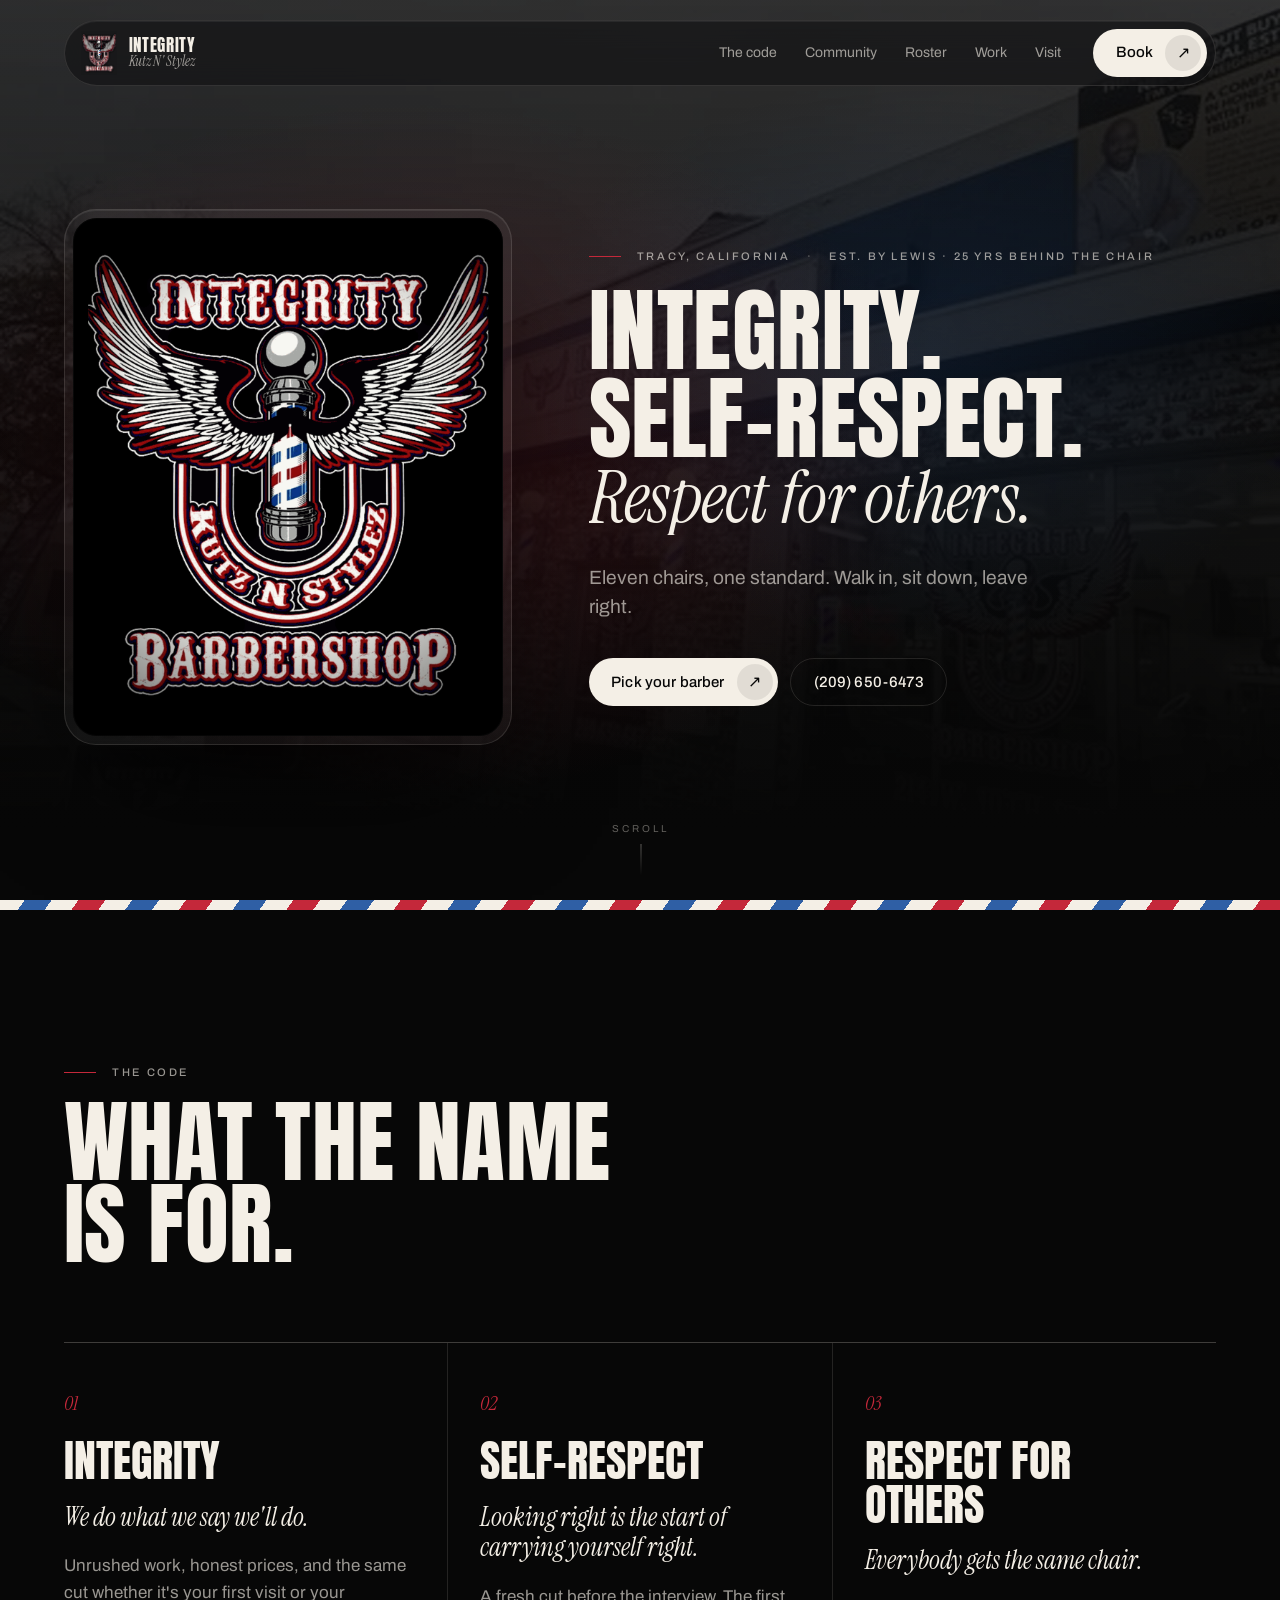
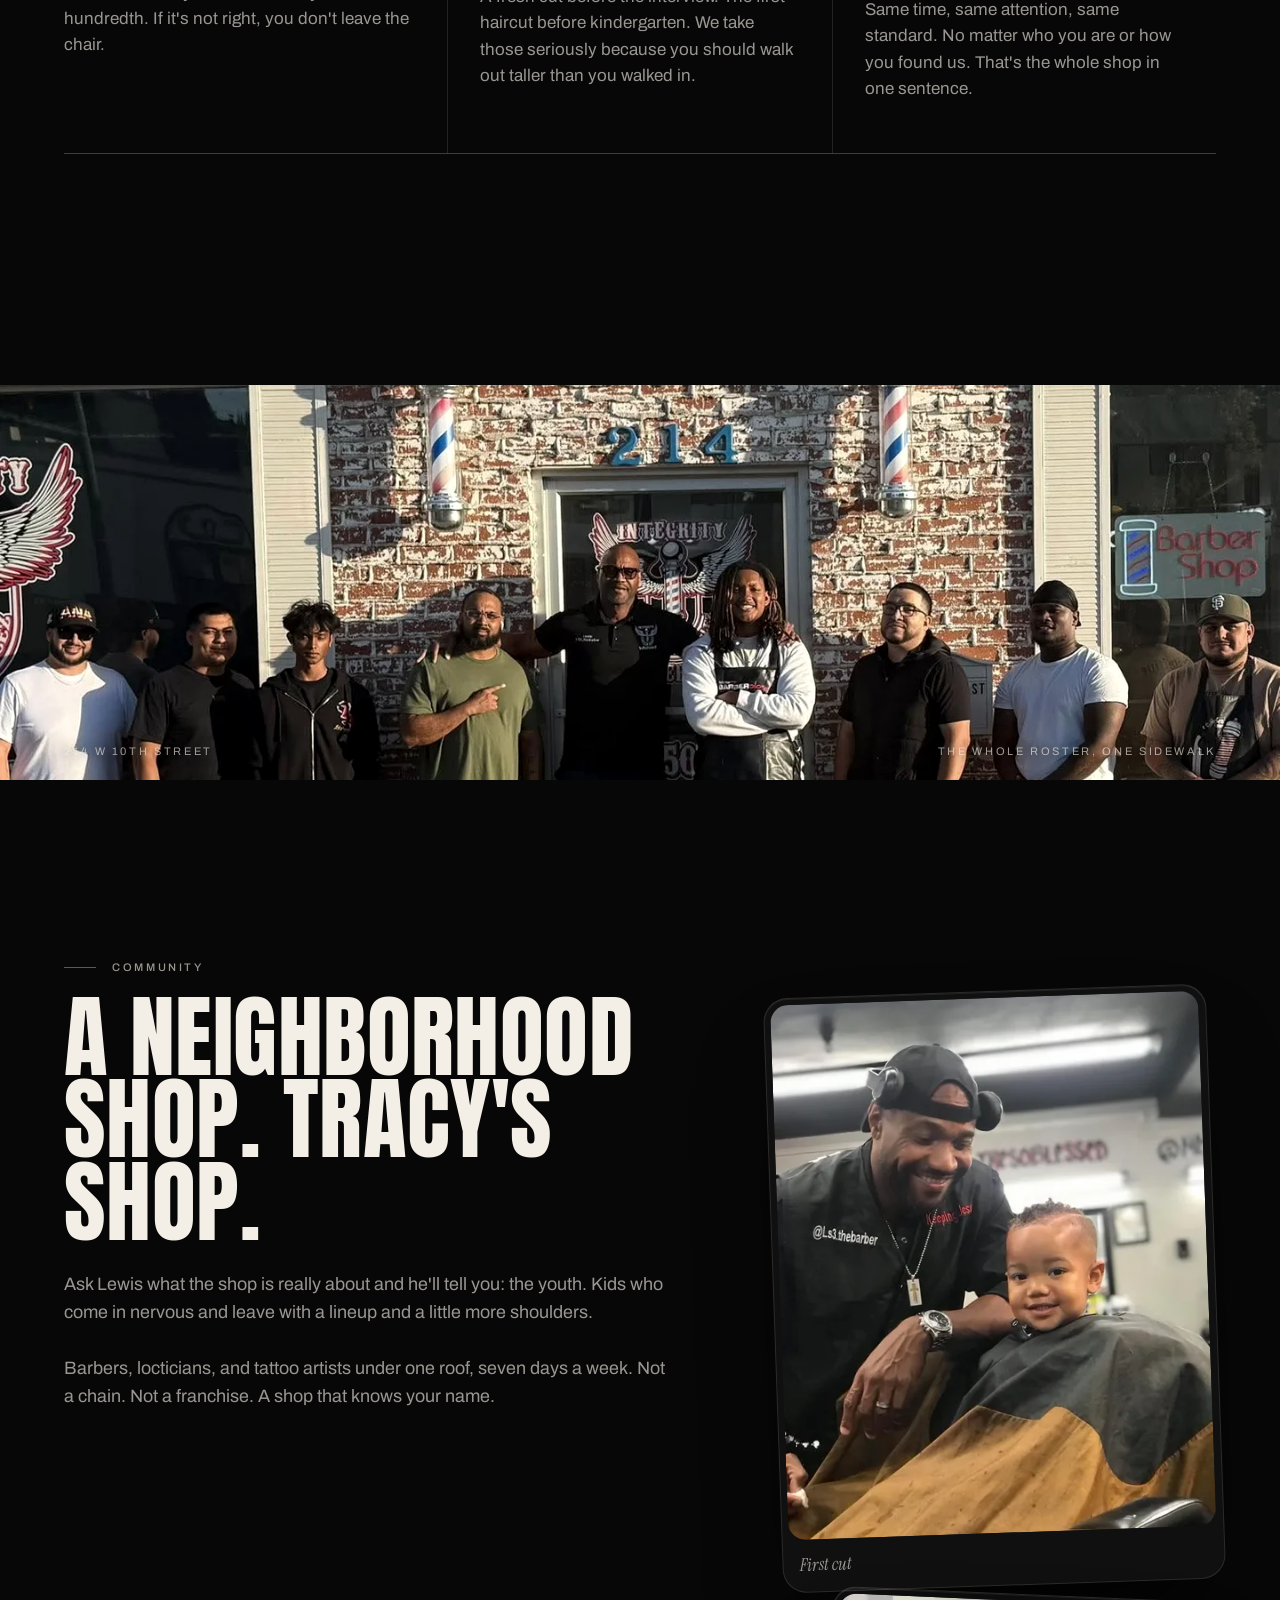
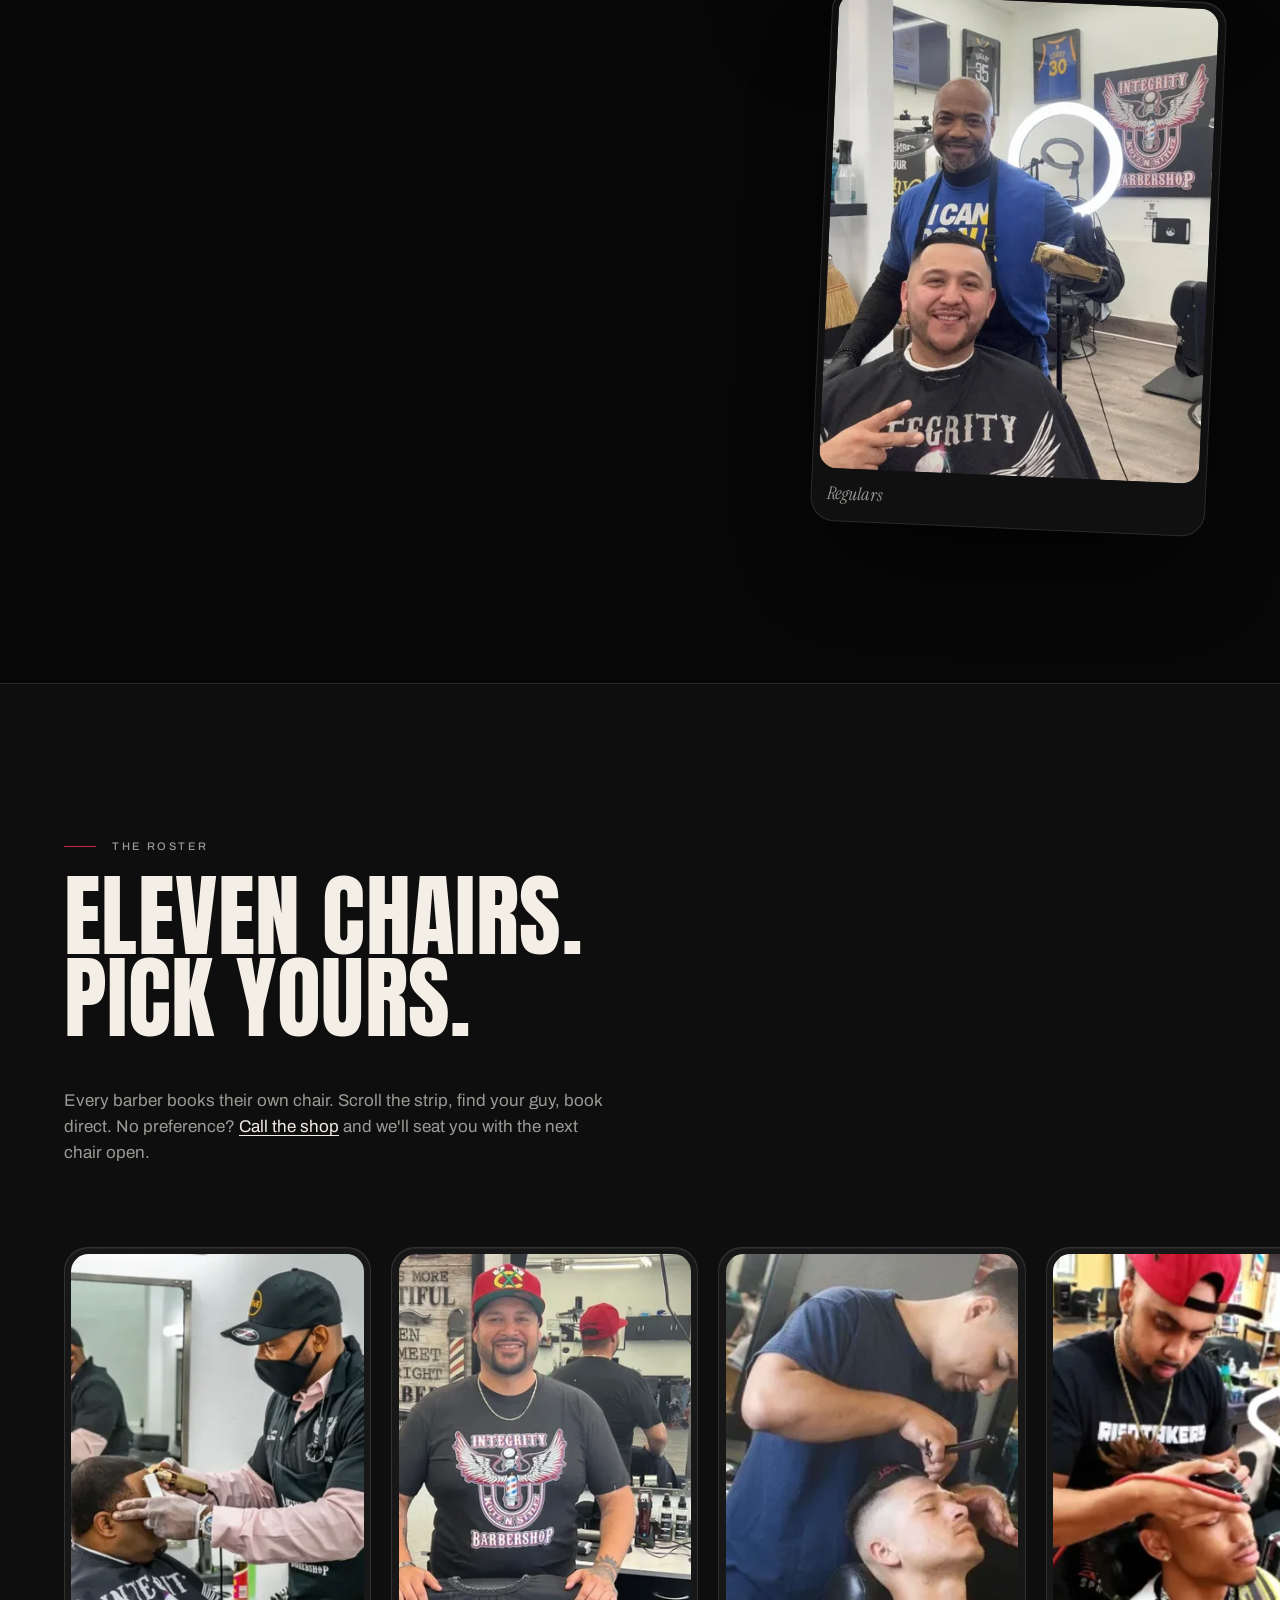
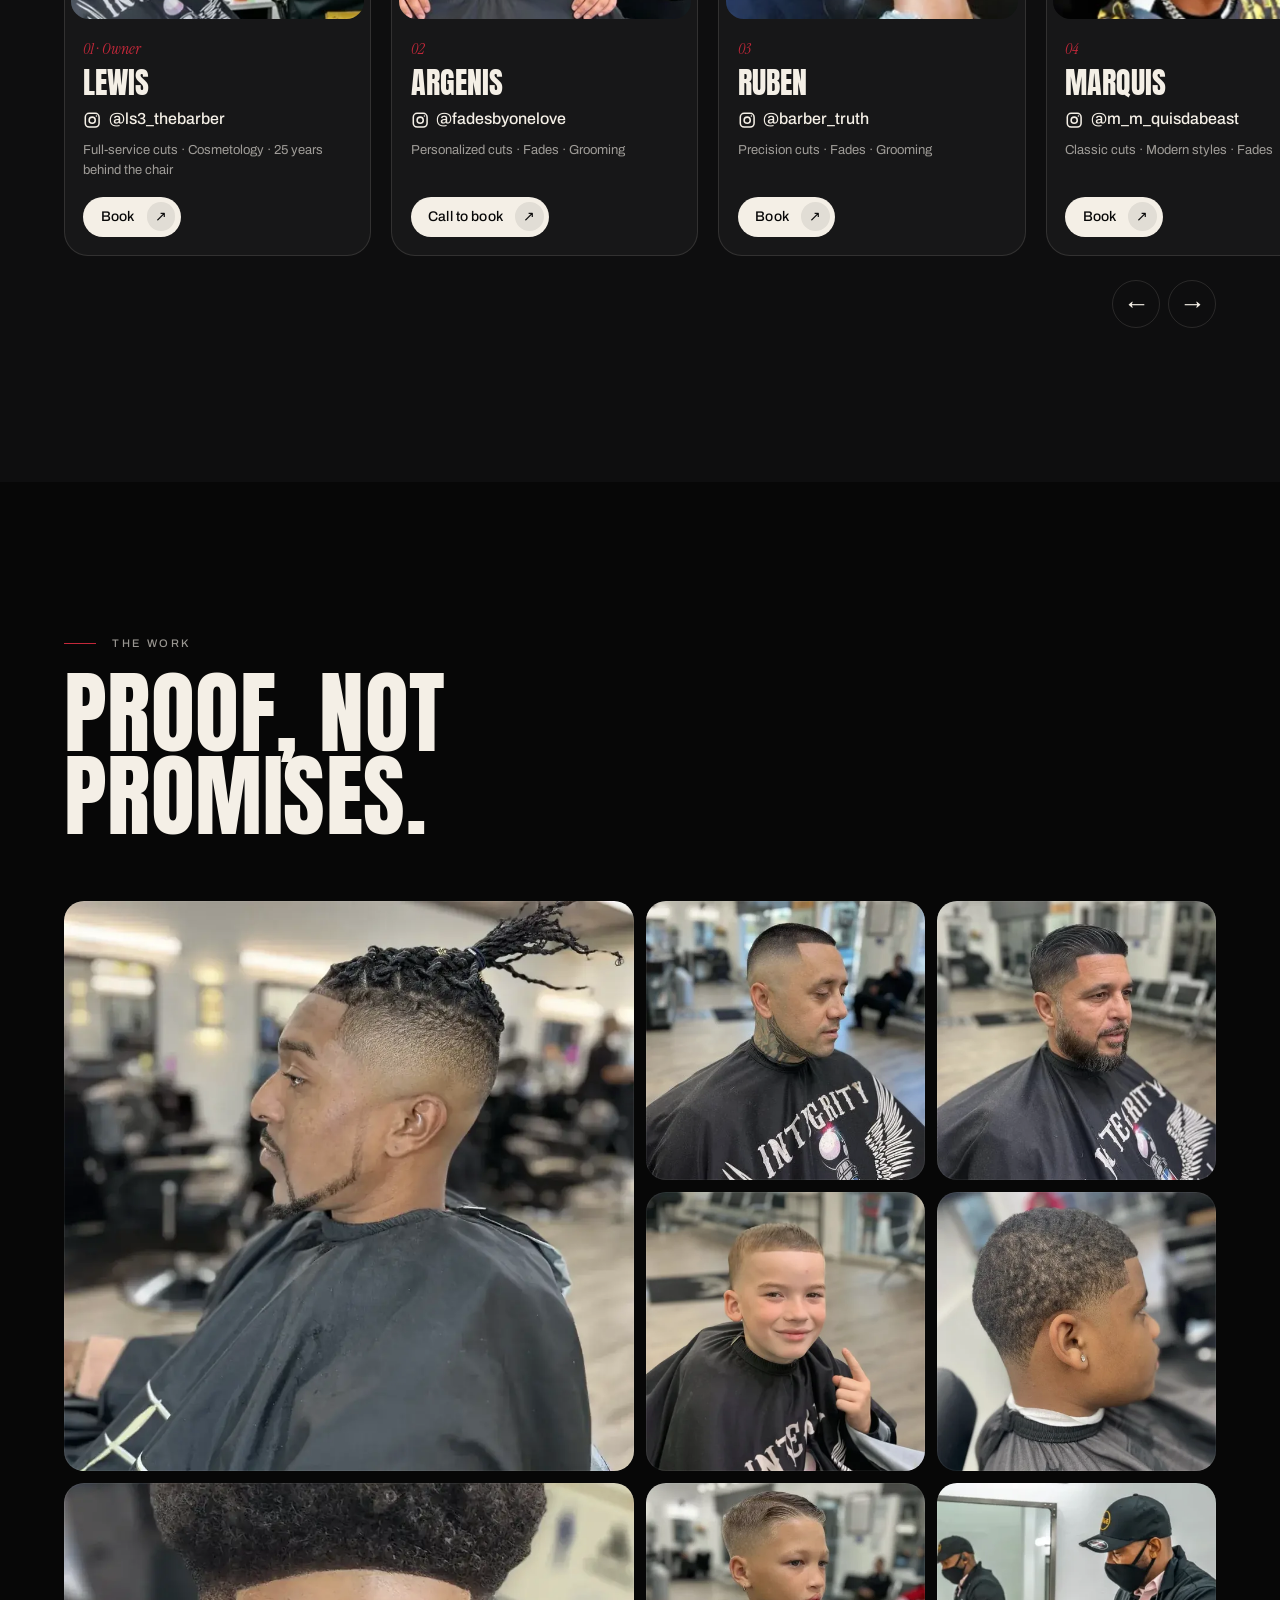
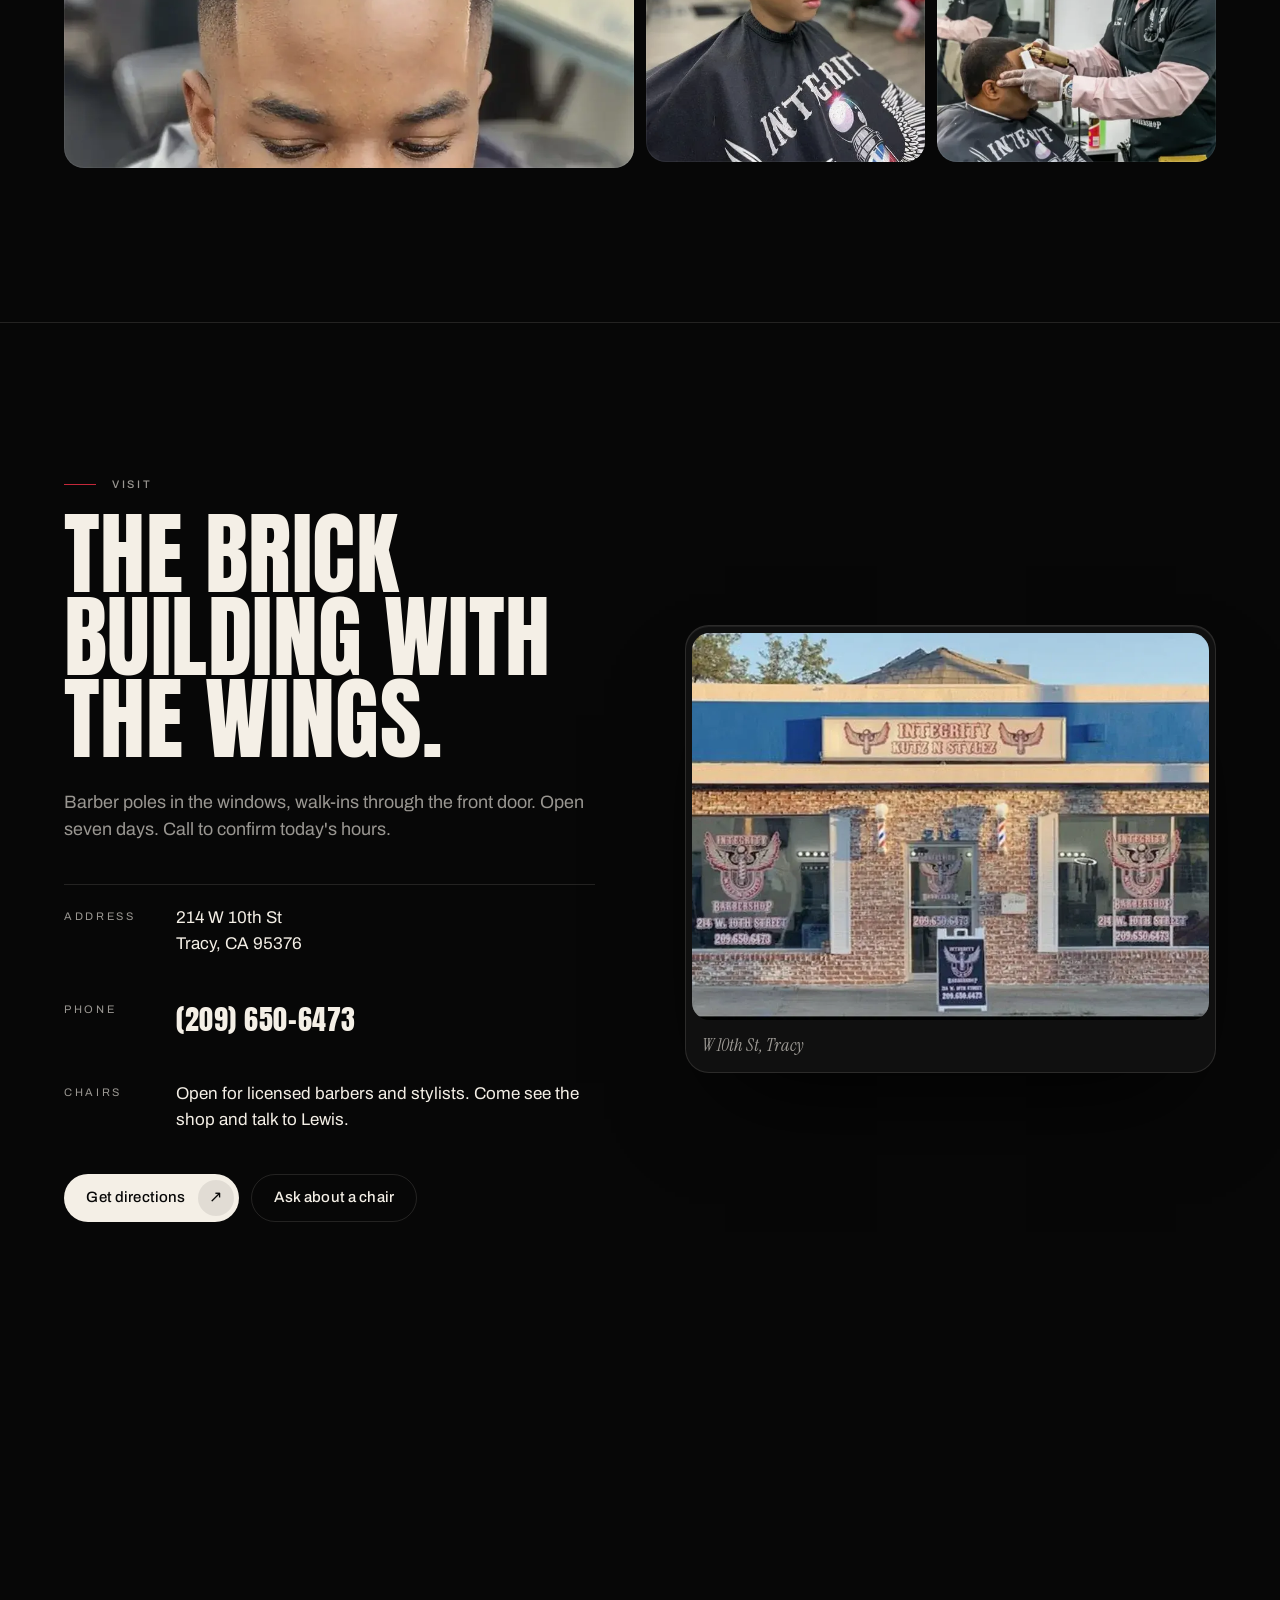
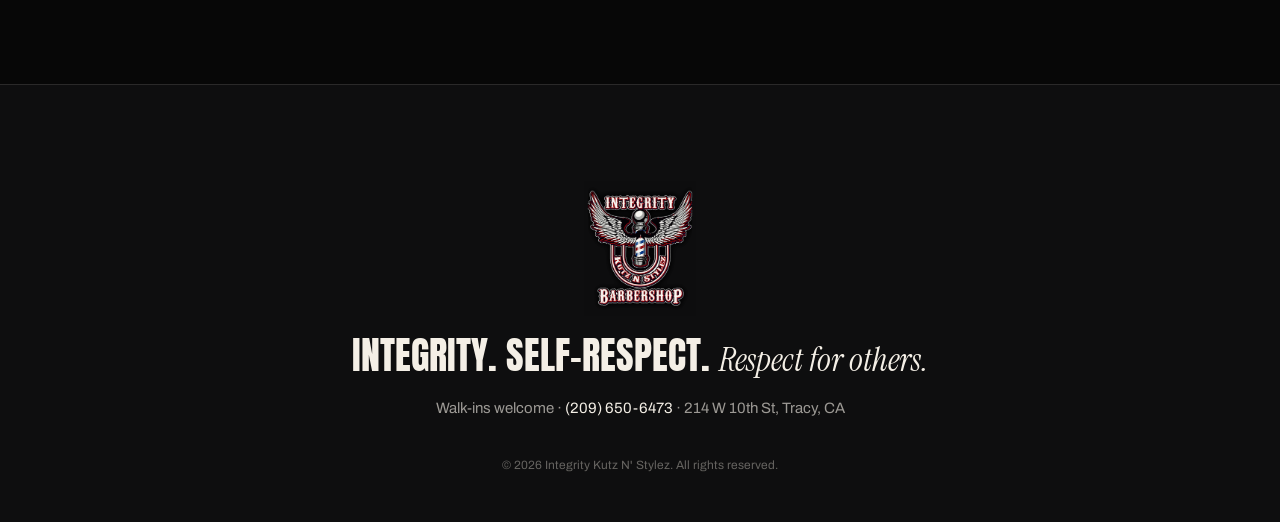
==== site/v3/index.html @ 30490d95 "Add v3 prototype: cleaner copy, bigger Instagram handles, link preview Co-Authored-By: Claude Opus 5" ====
<!DOCTYPE html>
<html lang="en">
<head>
<meta charset="UTF-8">
<meta name="viewport" content="width=device-width, initial-scale=1">
<title>Integrity Kutz N' Stylez — Barbershop in Tracy, CA</title>
<meta name="description" content="A neighborhood barbershop in Tracy, California built on integrity, self-respect, and respect for others. Eleven chairs, walk-ins welcome, open 7 days.">
<link rel="icon" href="../assets/web/favicon-32.png" sizes="32x32">
<link rel="apple-touch-icon" href="../assets/web/favicon-180.png">
<link rel="icon" href="../assets/web/favicon-512.png" sizes="512x512">
<link rel="canonical" href="https://jabach811.github.io/integrity-kutz-block-editorial/v3/">
<meta name="theme-color" content="#070707">
<meta property="og:type" content="website">
<meta property="og:site_name" content="Integrity Kutz N' Stylez">
<meta property="og:title" content="Integrity Kutz N' Stylez — Tracy, CA">
<meta property="og:description" content="Integrity. Self-respect. Respect for others. Eleven chairs in Tracy — walk in or book your barber.">
<meta property="og:url" content="https://jabach811.github.io/integrity-kutz-block-editorial/v3/">
<meta property="og:image" content="https://jabach811.github.io/integrity-kutz-block-editorial/assets/web/og-logo-1200x630.png">
<meta property="og:image:width" content="1200">
<meta property="og:image:height" content="630">
<meta property="og:image:alt" content="Integrity Kutz N' Stylez winged barber pole logo">
<meta name="twitter:card" content="summary_large_image">
<meta name="twitter:title" content="Integrity Kutz N' Stylez — Tracy, CA">
<meta name="twitter:description" content="Integrity. Self-respect. Respect for others. Eleven chairs in Tracy — walk in or book your barber.">
<meta name="twitter:image" content="https://jabach811.github.io/integrity-kutz-block-editorial/assets/web/og-logo-1200x630.png">
<link rel="preconnect" href="https://fonts.googleapis.com">
<link rel="preconnect" href="https://fonts.gstatic.com" crossorigin>
<link href="https://fonts.googleapis.com/css2?family=Anton&family=Archivo:wdth,wght@87.5,400;87.5,500;100,400;100,500&family=Instrument+Serif:ital@0;1&display=swap" rel="stylesheet">
<link rel="stylesheet" href="v2.css">
</head>
<body>

<header class="nav" id="top">
  <a class="nav-brand" href="#top" aria-label="Integrity Kutz N' Stylez home">
    <img src="../assets/web/logo-300.png" alt="" width="36" height="43">
    <span>Integrity<em>Kutz N' Stylez</em></span>
  </a>
  <nav class="nav-links" aria-label="Main">
    <a href="#code">The code</a>
    <a href="#community">Community</a>
    <a href="#roster">Roster</a>
    <a href="#work">Work</a>
    <a href="#visit">Visit</a>
  </nav>
  <a class="btn btn--light nav-cta" href="#roster">Book<span class="btn-ic" aria-hidden="true">↗</span></a>
  <button class="nav-burger" type="button" aria-label="Open menu" aria-expanded="false" aria-controls="menu"><span></span><span></span></button>
</header>

<div class="menu" id="menu" hidden>
  <nav aria-label="Mobile">
    <a href="#code" style="--i:0">The code</a>
    <a href="#community" style="--i:1">Community</a>
    <a href="#roster" style="--i:2">Roster</a>
    <a href="#work" style="--i:3">Work</a>
    <a href="#visit" style="--i:4">Visit</a>
    <a href="tel:+12096506473" style="--i:5" class="menu-phone">(209) 650-6473</a>
  </nav>
</div>

<main>

<section class="hero">
  <img class="hero-bg" src="../assets/web/shop-angle-960.webp"
       srcset="../assets/web/shop-angle-480.webp 480w, ../assets/web/shop-angle-960.webp 960w, ../assets/web/shop-angle-1440.webp 1440w"
       sizes="100vw" alt="" aria-hidden="true" fetchpriority="high">
  <div class="hero-inner">
    <div class="hero-film">
      <video class="hero-logo" src="../assets/hero-logo-animation.mp4" poster="../assets/web/logo-600.png"
             autoplay muted playsinline loop aria-label="Integrity Kutz N' Stylez winged barber pole logo, pole spinning"></video>
    </div>
    <div class="hero-copy">
      <p class="eyebrow hero-eyebrow"><span>Tracy, California</span><span>Est. by Lewis · 25 yrs behind the chair</span></p>
      <h1 class="hero-title">
        <span class="line"><span>Integrity.</span></span>
        <span class="line"><span>Self-respect.</span></span>
        <span class="line line--serif"><span>Respect for others.</span></span>
      </h1>
      <p class="hero-sub">Eleven chairs, one standard. Walk in, sit down, leave right.</p>
      <div class="hero-ctas">
        <a class="btn btn--light" href="#roster">Pick your barber<span class="btn-ic" aria-hidden="true">↗</span></a>
        <a class="btn btn--ghost" href="tel:+12096506473">(209) 650-6473</a>
      </div>
    </div>
  </div>
  <p class="hero-scroll" aria-hidden="true">Scroll</p>
</section>

<div class="stripe" aria-hidden="true"></div>

<section class="code" id="code">
  <div class="wrap">
    <p class="eyebrow reveal">The code</p>
    <h2 class="display reveal">What the name is for.</h2>
    <ol class="rules">
      <li class="rule reveal">
        <span class="rule-num">01</span>
        <h3>Integrity</h3>
        <p class="rule-serif">We do what we say we'll do.</p>
        <p>Unrushed work, honest prices, and the same cut whether it's your first visit or your hundredth. If it's not right, you don't leave the chair.</p>
      </li>
      <li class="rule reveal">
        <span class="rule-num">02</span>
        <h3>Self-respect</h3>
        <p class="rule-serif">Looking right is the start of carrying yourself right.</p>
        <p>A fresh cut before the interview. The first haircut before kindergarten. We take those seriously because you should walk out taller than you walked in.</p>
      </li>
      <li class="rule reveal">
        <span class="rule-num">03</span>
        <h3>Respect for others</h3>
        <p class="rule-serif">Everybody gets the same chair.</p>
        <p>Same time, same attention, same standard. No matter who you are or how you found us. That's the whole shop in one sentence.</p>
      </li>
    </ol>
  </div>
</section>

<section class="community" id="community">
  <figure class="film reveal">
    <img src="../assets/web/team-outside-960.webp"
         srcset="../assets/web/team-outside-480.webp 480w, ../assets/web/team-outside-960.webp 960w, ../assets/web/team-outside-1440.webp 1440w"
         sizes="100vw" alt="The Integrity Kutz N' Stylez team standing together in front of the brick storefront on W 10th Street" loading="lazy">
    <figcaption><span>214 W 10th Street</span><span>The whole roster, one sidewalk</span></figcaption>
  </figure>
  <div class="wrap community-grid">
    <div class="community-copy">
      <p class="eyebrow reveal">Community</p>
      <h2 class="display reveal">A neighborhood shop. Tracy's shop.</h2>
      <p class="lead reveal">Ask Lewis what the shop is really about and he'll tell you: the youth. Kids who come in nervous and leave with a lineup and a little more shoulders.</p>
      <p class="lead reveal">Barbers, locticians, and tattoo artists under one roof, seven days a week. Not a chain. Not a franchise. A shop that knows your name.</p>
    </div>
    <div class="community-stack">
      <figure class="frame reveal" style="--rot:-2deg">
        <img src="../assets/web/kids-side-profile-960.webp" srcset="../assets/web/kids-side-profile-480.webp 480w, ../assets/web/kids-side-profile-960.webp 960w" sizes="(min-width: 900px) 34vw, 92vw" alt="Lewis smiling with a toddler in the chair for his first haircut" loading="lazy">
        <figcaption>First cut</figcaption>
      </figure>
      <figure class="frame reveal" style="--rot:2.5deg">
        <img src="../assets/web/lewis-chair-action-960.webp" srcset="../assets/web/lewis-chair-action-480.webp 480w, ../assets/web/lewis-chair-action-960.webp 960w" sizes="(min-width: 900px) 34vw, 92vw" alt="Lewis with a smiling client in the chair" loading="lazy">
        <figcaption>Regulars</figcaption>
      </figure>
    </div>
  </div>
</section>

<section class="roster" id="roster">
  <div class="wrap roster-head">
    <div>
      <p class="eyebrow reveal">The roster</p>
      <h2 class="display reveal">Eleven chairs. Pick yours.</h2>
    </div>
    <p class="section-note reveal">Every barber books their own chair. Scroll the strip, find your guy, book direct. No preference? <a href="tel:+12096506473">Call the shop</a> and we'll seat you with the next chair open.</p>
  </div>
  <div class="reel-wrap">
    <ul class="reel" id="reel">
      <li class="card">
        <img src="../assets/web/lewis-portrait-480.webp" srcset="../assets/web/lewis-portrait-480.webp 480w, ../assets/web/lewis-portrait-960.webp 960w" sizes="320px" alt="Portrait of Lewis" loading="lazy">
        <div class="card-body">
          <span class="card-num">01 · Owner</span>
          <h3>Lewis</h3>
          <a class="card-ig" href="https://www.instagram.com/ls3_thebarber/"><svg viewBox="0 0 24 24" aria-hidden="true"><rect x="3" y="3" width="18" height="18" rx="5"/><circle cx="12" cy="12" r="4"/><circle cx="17.5" cy="6.5" r="1" fill="currentColor" stroke="none"/></svg>@ls3_thebarber</a>
          <p>Full-service cuts · Cosmetology · 25 years behind the chair</p>
          <div class="card-actions">
            <a class="btn btn--light btn--sm" href="https://booksy.com/en-us/155132_ls3-thebarber-integrity-kutz-n-stylez_barber-shop_134740_tracy">Book<span class="btn-ic" aria-hidden="true">↗</span></a>
          </div>
        </div>
      </li>
      <li class="card">
        <img src="../assets/web/argenis-portrait-480.webp" srcset="../assets/web/argenis-portrait-480.webp 480w, ../assets/web/argenis-portrait-960.webp 960w" sizes="320px" alt="Portrait of Argenis" loading="lazy">
        <div class="card-body">
          <span class="card-num">02</span>
          <h3>Argenis</h3>
          <a class="card-ig" href="https://www.instagram.com/fadesbyonelove/"><svg viewBox="0 0 24 24" aria-hidden="true"><rect x="3" y="3" width="18" height="18" rx="5"/><circle cx="12" cy="12" r="4"/><circle cx="17.5" cy="6.5" r="1" fill="currentColor" stroke="none"/></svg>@fadesbyonelove</a>
          <p>Personalized cuts · Fades · Grooming</p>
          <div class="card-actions">
            <a class="btn btn--light btn--sm" href="tel:+16573734781">Call to book<span class="btn-ic" aria-hidden="true">↗</span></a>
          </div>
        </div>
      </li>
      <li class="card">
        <img src="../assets/web/ruben-portrait-480.webp" srcset="../assets/web/ruben-portrait-480.webp 480w, ../assets/web/ruben-portrait-960.webp 960w" sizes="320px" alt="Portrait of Ruben" loading="lazy">
        <div class="card-body">
          <span class="card-num">03</span>
          <h3>Ruben</h3>
          <a class="card-ig" href="https://www.instagram.com/barber_truth/"><svg viewBox="0 0 24 24" aria-hidden="true"><rect x="3" y="3" width="18" height="18" rx="5"/><circle cx="12" cy="12" r="4"/><circle cx="17.5" cy="6.5" r="1" fill="currentColor" stroke="none"/></svg>@barber_truth</a>
          <p>Precision cuts · Fades · Grooming</p>
          <div class="card-actions">
            <a class="btn btn--light btn--sm" href="https://booksy.com/en-us/1200417_barber-ruben_barber-shop_134740_tracy">Book<span class="btn-ic" aria-hidden="true">↗</span></a>
          </div>
        </div>
      </li>
      <li class="card">
        <img src="../assets/web/marquis-portrait-480.webp" srcset="../assets/web/marquis-portrait-480.webp 480w, ../assets/web/marquis-portrait-960.webp 960w" sizes="320px" alt="Portrait of Marquis" loading="lazy">
        <div class="card-body">
          <span class="card-num">04</span>
          <h3>Marquis</h3>
          <a class="card-ig" href="https://www.instagram.com/m_m_quisdabeast/"><svg viewBox="0 0 24 24" aria-hidden="true"><rect x="3" y="3" width="18" height="18" rx="5"/><circle cx="12" cy="12" r="4"/><circle cx="17.5" cy="6.5" r="1" fill="currentColor" stroke="none"/></svg>@m_m_quisdabeast</a>
          <p>Classic cuts · Modern styles · Fades</p>
          <div class="card-actions">
            <a class="btn btn--light btn--sm" href="https://booksy.com/en-us/23151_barber-marquis_barber-shop_134740_tracy">Book<span class="btn-ic" aria-hidden="true">↗</span></a>
          </div>
        </div>
      </li>
      <li class="card">
        <img src="../assets/web/munesh-portrait-480.webp" srcset="../assets/web/munesh-portrait-480.webp 480w, ../assets/web/munesh-portrait-960.webp 960w" sizes="320px" alt="Portrait of Munesh" loading="lazy">
        <div class="card-body">
          <span class="card-num">05</span>
          <h3>Munesh</h3>
          <a class="card-ig" href="https://www.instagram.com/_.moonblendz._/"><svg viewBox="0 0 24 24" aria-hidden="true"><rect x="3" y="3" width="18" height="18" rx="5"/><circle cx="12" cy="12" r="4"/><circle cx="17.5" cy="6.5" r="1" fill="currentColor" stroke="none"/></svg>@_.moonblendz._</a>
          <p>Modern fades · Classic styles · Detail work</p>
          <div class="card-actions">
            <a class="btn btn--light btn--sm" href="https://booksy.com/en-us/1391194_moonblendz_barber-shop_134740_tracy">Book<span class="btn-ic" aria-hidden="true">↗</span></a>
          </div>
        </div>
      </li>
      <li class="card">
        <img src="../assets/web/dion-portrait-480.webp" srcset="../assets/web/dion-portrait-480.webp 480w, ../assets/web/dion-portrait-960.webp 960w" sizes="320px" alt="Portrait of Dion" loading="lazy">
        <div class="card-body">
          <span class="card-num">06</span>
          <h3>Dion</h3>
          <a class="card-ig" href="https://www.instagram.com/98babii2lit_/"><svg viewBox="0 0 24 24" aria-hidden="true"><rect x="3" y="3" width="18" height="18" rx="5"/><circle cx="12" cy="12" r="4"/><circle cx="17.5" cy="6.5" r="1" fill="currentColor" stroke="none"/></svg>@98babii2lit_</a>
          <p>Fresh cuts · Restyles · Clean finishes</p>
          <div class="card-actions">
            <a class="btn btn--light btn--sm" href="https://booksy.com/en-us/dl/show-business/797920">Book<span class="btn-ic" aria-hidden="true">↗</span></a>
          </div>
        </div>
      </li>
      <li class="card">
        <img src="../assets/web/david-portrait-480.webp" srcset="../assets/web/david-portrait-480.webp 480w, ../assets/web/david-portrait-960.webp 960w" sizes="320px" alt="Portrait of David" loading="lazy">
        <div class="card-body">
          <span class="card-num">07</span>
          <h3>David</h3>
          <a class="card-ig" href="https://www.instagram.com/_cutsbydave/"><svg viewBox="0 0 24 24" aria-hidden="true"><rect x="3" y="3" width="18" height="18" rx="5"/><circle cx="12" cy="12" r="4"/><circle cx="17.5" cy="6.5" r="1" fill="currentColor" stroke="none"/></svg>@_cutsbydave</a>
          <p>Sharp fades · Beard work · Classic cuts</p>
          <div class="card-actions">
            <a class="btn btn--light btn--sm" href="https://booksy.com/en-us/1552854_cutsbydave_barber-shop_134740_tracy">Book<span class="btn-ic" aria-hidden="true">↗</span></a>
          </div>
        </div>
      </li>
      <li class="card">
        <img src="../assets/web/joel-portrait-480.webp" srcset="../assets/web/joel-portrait-480.webp 480w, ../assets/web/joel-portrait-960.webp 960w" sizes="320px" alt="Portrait of Joel" loading="lazy">
        <div class="card-body">
          <span class="card-num">08</span>
          <h3>Joel</h3>
          <p>All-around cuts · Modern styles · Clean finishes</p>
          <div class="card-actions">
            <a class="btn btn--light btn--sm" href="https://booksy.com/en-us/815311_barber-joel_barber-shop_134740_tracy">Book<span class="btn-ic" aria-hidden="true">↗</span></a>
          </div>
        </div>
      </li>
      <li class="card">
        <img src="../assets/web/abel-portrait-480.webp" srcset="../assets/web/abel-portrait-480.webp 480w, ../assets/web/abel-portrait-960.webp 960w" sizes="320px" alt="Portrait of Abel" loading="lazy">
        <div class="card-body">
          <span class="card-num">09</span>
          <h3>Abel</h3>
          <p>Clean fades · Sharp lineups · Consistent quality</p>
          <div class="card-actions">
            <a class="btn btn--light btn--sm" href="https://booksy.com/en-us/438950_abel-manzo_barber-shop_134740_tracy">Book<span class="btn-ic" aria-hidden="true">↗</span></a>
          </div>
        </div>
      </li>
      <li class="card">
        <img src="../assets/web/keyshawn-portrait-480.webp" srcset="../assets/web/keyshawn-portrait-480.webp 480w, ../assets/web/keyshawn-portrait-960.webp 960w" sizes="320px" alt="Portrait of Keyshawn" loading="lazy">
        <div class="card-body">
          <span class="card-num">10</span>
          <h3>Keyshawn</h3>
          <a class="card-ig" href="https://www.instagram.com/faded.byk/"><svg viewBox="0 0 24 24" aria-hidden="true"><rect x="3" y="3" width="18" height="18" rx="5"/><circle cx="12" cy="12" r="4"/><circle cx="17.5" cy="6.5" r="1" fill="currentColor" stroke="none"/></svg>@faded.byk</a>
          <p>Sharp fades · Classic cuts · Modern styles</p>
          <div class="card-actions">
            <a class="btn btn--light btn--sm" href="https://booksy.com/en-us/1422631_faded-byk_barber-shop_134740_tracy">Book<span class="btn-ic" aria-hidden="true">↗</span></a>
          </div>
        </div>
      </li>
      <li class="card">
        <img src="../assets/web/kevin-portrait-480.webp" srcset="../assets/web/kevin-portrait-480.webp 480w, ../assets/web/kevin-portrait-960.webp 960w" sizes="320px" alt="Portrait of Kevin" loading="lazy">
        <div class="card-body">
          <span class="card-num">11</span>
          <h3>Kevin</h3>
          <p>Precision fades · Custom looks · Detail work</p>
          <div class="card-actions">
            <a class="btn btn--light btn--sm" href="https://booksy.com/en-us/1722345_kevblendzz209_barber-shop_134740_tracy">Book<span class="btn-ic" aria-hidden="true">↗</span></a>
          </div>
        </div>
      </li>
    </ul>
    <div class="reel-nav">
      <button type="button" class="reel-btn" data-dir="-1" aria-label="Previous barbers">←</button>
      <button type="button" class="reel-btn" data-dir="1" aria-label="Next barbers">→</button>
    </div>
  </div>
</section>

<section class="work" id="work">
  <div class="wrap">
    <p class="eyebrow reveal">The work</p>
    <h2 class="display reveal">Proof, not promises.</h2>
    <div class="bento">
      <a class="tile tile--big reveal" href="../assets/web/adult-low-fade-1440.webp" data-lightbox>
        <img src="../assets/web/adult-low-fade-960.webp" srcset="../assets/web/adult-low-fade-480.webp 480w, ../assets/web/adult-low-fade-960.webp 960w" sizes="(min-width: 900px) 50vw, 92vw" alt="Clean low fade, back view" loading="lazy">
      </a>
      <a class="tile reveal" href="../assets/web/adult-taper-1440.webp" data-lightbox>
        <img src="../assets/web/adult-taper-480.webp" srcset="../assets/web/adult-taper-480.webp 480w, ../assets/web/adult-taper-960.webp 960w" sizes="(min-width: 900px) 25vw, 45vw" alt="Sharp taper with lineup" loading="lazy">
      </a>
      <a class="tile reveal" href="../assets/web/adult-razor-lineup-1440.webp" data-lightbox>
        <img src="../assets/web/adult-razor-lineup-480.webp" srcset="../assets/web/adult-razor-lineup-480.webp 480w, ../assets/web/adult-razor-lineup-960.webp 960w" sizes="(min-width: 900px) 25vw, 45vw" alt="Razor lineup detail" loading="lazy">
      </a>
      <a class="tile reveal" href="../assets/web/kids-lineup-1440.webp" data-lightbox>
        <img src="../assets/web/kids-lineup-480.webp" srcset="../assets/web/kids-lineup-480.webp 480w, ../assets/web/kids-lineup-960.webp 960w" sizes="(min-width: 900px) 25vw, 45vw" alt="Smiling kid pointing at his fresh lineup" loading="lazy">
      </a>
      <a class="tile reveal" href="../assets/web/adult-textured-top-1440.webp" data-lightbox>
        <img src="../assets/web/adult-textured-top-480.webp" srcset="../assets/web/adult-textured-top-480.webp 480w, ../assets/web/adult-textured-top-960.webp 960w" sizes="(min-width: 900px) 25vw, 45vw" alt="Textured top with mid fade" loading="lazy">
      </a>
      <a class="tile tile--wide reveal" href="../assets/web/integrity-cape-1440.webp" data-lightbox>
        <img src="../assets/web/integrity-cape-480.webp" srcset="../assets/web/integrity-cape-480.webp 480w, ../assets/web/integrity-cape-960.webp 960w" sizes="(min-width: 900px) 50vw, 92vw" alt="Client in the Integrity cape mid-cut" loading="lazy">
      </a>
      <a class="tile reveal" href="../assets/web/kids-clean-fade-1440.webp" data-lightbox>
        <img src="../assets/web/kids-clean-fade-480.webp" srcset="../assets/web/kids-clean-fade-480.webp 480w, ../assets/web/kids-clean-fade-960.webp 960w" sizes="(min-width: 900px) 25vw, 45vw" alt="Kids clean fade with a combover part" loading="lazy">
      </a>
      <a class="tile reveal" href="../assets/web/shop-chair-action-1440.webp" data-lightbox>
        <img src="../assets/web/shop-chair-action-480.webp" srcset="../assets/web/shop-chair-action-480.webp 480w, ../assets/web/shop-chair-action-960.webp 960w" sizes="(min-width: 900px) 25vw, 45vw" alt="Busy shop floor, chairs full" loading="lazy">
      </a>
    </div>
  </div>
</section>

<section class="visit" id="visit">
  <div class="wrap visit-grid">
    <div class="visit-copy">
      <p class="eyebrow reveal">Visit</p>
      <h2 class="display reveal">The brick building with the wings.</h2>
      <p class="lead reveal">Barber poles in the windows, walk-ins through the front door. Open seven days. Call to confirm today's hours.</p>
      <dl class="visit-facts reveal">
        <div><dt>Address</dt><dd>214 W 10th St<br>Tracy, CA 95376</dd></div>
        <div><dt>Phone</dt><dd><a href="tel:+12096506473">(209) 650-6473</a></dd></div>
        <div><dt>Chairs</dt><dd>Open for licensed barbers and stylists. Come see the shop and talk to Lewis.</dd></div>
      </dl>
      <div class="hero-ctas reveal">
        <a class="btn btn--light" href="https://www.google.com/maps/dir/?api=1&amp;destination=214+W+10th+St+Tracy+CA+95376">Get directions<span class="btn-ic" aria-hidden="true">↗</span></a>
        <a class="btn btn--ghost" href="tel:+12096506473">Ask about a chair</a>
      </div>
    </div>
    <figure class="frame frame--visit reveal">
      <img src="../assets/web/shop-front-960.webp" srcset="../assets/web/shop-front-480.webp 480w, ../assets/web/shop-front-960.webp 960w, ../assets/web/shop-front-1440.webp 1440w" sizes="(min-width: 900px) 46vw, 92vw" alt="Integrity Kutz N' Stylez storefront on W 10th Street with barber poles in the windows" loading="lazy">
      <figcaption>W 10th St, Tracy</figcaption>
    </figure>
  </div>
  <div class="map reveal">
    <iframe title="Map showing Integrity Kutz N' Stylez at 214 W 10th St, Tracy, CA"
      src="https://www.google.com/maps?q=214+W+10th+St,+Tracy,+CA+95376&amp;output=embed"
      loading="lazy" referrerpolicy="no-referrer-when-downgrade"></iframe>
  </div>
</section>

</main>

<footer class="foot">
  <div class="wrap foot-grid">
    <img class="foot-logo" src="../assets/web/logo-300.png" alt="Integrity Kutz N' Stylez logo" width="120" height="145">
    <p class="foot-mantra">Integrity. Self-respect. <em>Respect for others.</em></p>
    <p class="foot-line">Walk-ins welcome · <a href="tel:+12096506473">(209) 650-6473</a> · 214 W 10th St, Tracy, CA</p>
    <p class="foot-fine">© 2026 Integrity Kutz N' Stylez. All rights reserved.</p>
  </div>
</footer>

<script src="v2.js" defer></script>
<script src="../js/lightbox.js" defer></script>
</body>
</html>
---- site/v3/v2.css ----
:root {
  --black: #070707;
  --black-2: #0e0e0f;
  --black-3: #161618;
  --paper: #f4efe6;
  --paper-dim: rgba(244, 239, 230, 0.62);
  --paper-mute: rgba(244, 239, 230, 0.38);
  --hair: rgba(244, 239, 230, 0.12);
  --red: #c4283a;
  --blue: #2f5fa5;
  --display: 'Anton', 'Impact', sans-serif;
  --serif: 'Instrument Serif', Georgia, serif;
  --sans: 'Archivo', 'Segoe UI', sans-serif;
  --ease: cubic-bezier(0.32, 0.72, 0, 1);
  --ease-out: cubic-bezier(0.16, 1, 0.3, 1);
  --pad: clamp(1.25rem, 5vw, 4rem);
}

*, *::before, *::after { box-sizing: border-box; }
html { scroll-behavior: smooth; -webkit-text-size-adjust: 100%; }
body {
  margin: 0;
  background: var(--black);
  color: var(--paper);
  font-family: var(--sans);
  font-size: 1.0625rem;
  line-height: 1.55;
  font-variation-settings: 'wdth' 100;
  -webkit-font-smoothing: antialiased;
  overflow-x: hidden;
}
img, video { display: block; max-width: 100%; }
a { color: inherit; }
h1, h2, h3, p, ul, ol, dl, figure, blockquote { margin: 0; }
ul, ol { padding: 0; list-style: none; }
button { font: inherit; color: inherit; }

.wrap { width: min(100% - 2 * var(--pad), 82rem); margin-inline: auto; }

/* ---------- type ---------- */
.eyebrow {
  font-size: 0.6875rem; font-weight: 500; letter-spacing: 0.24em; text-transform: uppercase;
  color: var(--paper-dim);
  display: flex; gap: 1rem; align-items: center;
}
.eyebrow::before { content: ""; width: 2rem; height: 1px; background: var(--red); flex: none; }
.display {
  font-family: var(--display);
  font-weight: 400;
  font-size: clamp(2.75rem, 7vw, 6.5rem);
  line-height: 0.92;
  letter-spacing: 0.005em;
  text-transform: uppercase;
  margin-top: 1.25rem;
  max-width: 14ch;
}
.lead { font-size: clamp(1.0625rem, 1.4vw, 1.25rem); color: var(--paper-dim); max-width: 38rem; }
.section-note { color: var(--paper-dim); max-width: 34rem; }
.section-note a { color: var(--paper); text-underline-offset: 0.2em; }

/* ---------- buttons ---------- */
.btn {
  display: inline-flex; align-items: center; gap: 0.75rem;
  padding: 0.35rem 0.35rem 0.35rem 1.4rem;
  border-radius: 999px; text-decoration: none;
  font-size: 0.9375rem; font-weight: 500; letter-spacing: 0.01em;
  transition: transform 0.5s var(--ease), background-color 0.5s var(--ease), color 0.5s var(--ease);
  min-height: 3rem;
}
.btn:active { transform: scale(0.97); }
.btn--light { background: var(--paper); color: var(--black); }
.btn--light:hover { background: #fff; }
.btn--ghost { border: 1px solid var(--hair); padding: 0.35rem 1.4rem; }
.btn--ghost:hover { border-color: rgba(244,239,230,0.4); }
.btn--sm { min-height: 2.5rem; font-size: 0.875rem; padding-left: 1.1rem; }
.btn-ic {
  width: 2.25rem; height: 2.25rem; border-radius: 999px;
  display: grid; place-items: center;
  background: rgba(7,7,7,0.08); font-size: 1rem;
  transition: transform 0.5s var(--ease);
}
.btn--sm .btn-ic { width: 1.8rem; height: 1.8rem; font-size: 0.875rem; }
.btn:hover .btn-ic { transform: translate(2px, -2px) scale(1.06); }

/* ---------- nav ---------- */
.nav {
  position: fixed; top: 1.25rem; left: 50%; transform: translateX(-50%);
  z-index: 50; width: min(100% - 2rem, 72rem);
  display: flex; align-items: center; gap: 2rem;
  padding: 0.5rem 0.5rem 0.5rem 1rem;
  border-radius: 999px;
  background: rgba(14,14,15,0.55);
  backdrop-filter: blur(18px) saturate(140%);
  -webkit-backdrop-filter: blur(18px) saturate(140%);
  border: 1px solid var(--hair);
  box-shadow: inset 0 1px 0 rgba(255,255,255,0.06);
  transition: transform 0.8s var(--ease), opacity 0.8s var(--ease);
}
.nav-brand { display: flex; align-items: center; gap: 0.75rem; text-decoration: none; margin-right: auto; }
.nav-brand img { width: 2.25rem; height: auto; }
.nav-brand span {
  font-family: var(--display); font-size: 1.05rem; letter-spacing: 0.04em; text-transform: uppercase; line-height: 1;
  display: flex; flex-direction: column;
}
.nav-brand em { font-family: var(--serif); font-style: italic; font-size: 0.9rem; letter-spacing: 0; text-transform: none; color: var(--paper-dim); }
.nav-links { display: flex; gap: 1.75rem; }
.nav-links a { text-decoration: none; font-size: 0.875rem; color: var(--paper-dim); transition: color 0.4s var(--ease); }
.nav-links a:hover { color: var(--paper); }
.nav-burger {
  display: none; width: 3rem; height: 3rem; border: 0; border-radius: 999px; background: var(--paper);
  position: relative; cursor: pointer;
}
.nav-burger span {
  position: absolute; left: 1rem; width: 1rem; height: 1.5px; background: var(--black);
  transition: transform 0.6s var(--ease), top 0.6s var(--ease);
}
.nav-burger span:first-child { top: calc(50% - 4px); }
.nav-burger span:last-child { top: calc(50% + 3px); }
.nav-burger[aria-expanded="true"] span:first-child { top: 50%; transform: rotate(45deg); }
.nav-burger[aria-expanded="true"] span:last-child { top: 50%; transform: rotate(-45deg); }

.menu[hidden] { display: none; }
.menu {
  position: fixed; inset: 0; z-index: 45;
  background: rgba(7,7,7,0.86);
  backdrop-filter: blur(28px); -webkit-backdrop-filter: blur(28px);
  display: grid; place-items: center;
  opacity: 0; transition: opacity 0.6s var(--ease);
}
.menu.is-on { opacity: 1; }
.menu nav { display: flex; flex-direction: column; gap: 0.5rem; text-align: center; }
.menu a {
  font-family: var(--display); font-size: clamp(2.5rem, 12vw, 4rem); text-transform: uppercase; text-decoration: none; line-height: 1;
  opacity: 0; transform: translateY(2.5rem);
  transition: opacity 0.8s var(--ease), transform 0.8s var(--ease);
  transition-delay: calc(0.08s + var(--i) * 0.06s);
}
.menu.is-on a { opacity: 1; transform: none; }
.menu-phone { font-family: var(--serif) !important; font-style: italic; text-transform: none !important; color: var(--paper-dim); font-size: 1.5rem !important; margin-top: 1.5rem; }

/* ---------- hero ---------- */
.hero {
  position: relative; min-height: 100dvh; display: grid; align-items: center;
  padding: clamp(6rem, 14vh, 9rem) 0 clamp(4rem, 8vh, 6rem);
  overflow: hidden; isolation: isolate;
}
.hero-bg {
  position: absolute; inset: 0; width: 100%; height: 100%; object-fit: cover; z-index: -2;
  opacity: 0.22; filter: saturate(0.6) contrast(1.1);
  transform: scale(1.12);
  animation: drift 26s var(--ease-out) forwards;
}
@keyframes drift { to { transform: scale(1.0); } }
.hero::before {
  content: ""; position: absolute; inset: 0; z-index: -1;
  background:
    radial-gradient(60% 55% at 32% 50%, rgba(196,40,58,0.18), transparent 70%),
    radial-gradient(45% 45% at 72% 40%, rgba(47,95,165,0.16), transparent 70%),
    linear-gradient(180deg, rgba(7,7,7,0.2), var(--black) 92%);
}
.hero-inner {
  width: min(100% - 2 * var(--pad), 82rem); margin-inline: auto;
  display: grid; grid-template-columns: minmax(0, 5fr) minmax(0, 7fr);
  gap: clamp(2rem, 6vw, 6rem); align-items: center;
}
.hero-film {
  position: relative;
  border-radius: 2rem; padding: 0.5rem;
  background: rgba(255,255,255,0.04);
  border: 1px solid var(--hair);
  box-shadow: 0 60px 120px -40px rgba(0,0,0,0.9), inset 0 1px 0 rgba(255,255,255,0.08);
  opacity: 0; transform: translateY(2rem) scale(0.96);
  animation: rise 0.9s var(--ease) 0.1s forwards;
}
.hero-logo {
  width: 100%; aspect-ratio: 864 / 1040; border-radius: 1.5rem;
  background: #000; object-fit: cover;
  box-shadow: inset 0 0 0 1px rgba(255,255,255,0.05);
}
.hero-film::after {
  content: ""; position: absolute; inset: 0.5rem; border-radius: 1.5rem; pointer-events: none;
  background: radial-gradient(70% 60% at 50% 45%, transparent 55%, rgba(0,0,0,0.55) 100%);
}
.hero-copy { min-width: 0; }
.hero-eyebrow { flex-wrap: wrap; row-gap: 0.4rem; opacity: 0; animation: fade 0.6s var(--ease) 0.15s forwards; }
.hero-eyebrow span + span::before { content: "·"; margin-right: 1rem; color: var(--paper-mute); }
.hero-title {
  font-family: var(--display); font-weight: 400; text-transform: uppercase;
  font-size: clamp(3rem, 7.2vw, 8rem); line-height: 0.9; white-space: nowrap; letter-spacing: 0.005em;
  margin-top: 1.5rem;
}
.hero-title .line { display: block; overflow: hidden; padding-bottom: 0.06em; }
.hero-title .line > span {
  display: block; transform: translateY(110%);
  animation: up 0.9s var(--ease) forwards;
}
.hero-title .line:nth-child(1) > span { animation-delay: 0.15s; }
.hero-title .line:nth-child(2) > span { animation-delay: 0.24s; }
.hero-title .line:nth-child(3) > span { animation-delay: 0.33s; }
.hero-title .line--serif { font-family: var(--serif); font-style: italic; text-transform: none; font-size: 0.78em; color: var(--paper); letter-spacing: -0.01em; }
.hero-sub {
  margin-top: 1.75rem; max-width: 30rem; color: var(--paper-dim);
  font-size: clamp(1.0625rem, 1.5vw, 1.25rem);
  opacity: 0; animation: fade 0.6s var(--ease) 0.5s forwards;
}
.hero-ctas { display: flex; flex-wrap: wrap; gap: 0.75rem; margin-top: 2.25rem; }
.hero .hero-ctas { opacity: 0; animation: fade 0.6s var(--ease) 0.6s forwards; }
.hero-scroll {
  position: absolute; bottom: 1.5rem; left: 50%; transform: translateX(-50%);
  font-size: 0.625rem; letter-spacing: 0.3em; text-transform: uppercase; color: var(--paper-mute);
  padding-bottom: 2.5rem; opacity: 0; animation: fade 0.6s var(--ease) 1s forwards;
}
.hero-scroll::after {
  content: ""; position: absolute; left: 50%; bottom: 0; width: 1px; height: 2rem;
  background: linear-gradient(var(--paper-mute), transparent);
  animation: drop 2.2s var(--ease) infinite;
}
@keyframes drop { 0% { transform: scaleY(0); transform-origin: top; } 50% { transform: scaleY(1); transform-origin: top; } 51% { transform-origin: bottom; } 100% { transform: scaleY(0); transform-origin: bottom; } }
@keyframes up { to { transform: none; } }
@keyframes fade { to { opacity: 1; } }
@keyframes rise { to { opacity: 1; transform: none; } }

/* ---------- stripe ---------- */
.stripe {
  height: 10px;
  background: repeating-linear-gradient(-55deg, var(--red) 0 22px, var(--paper) 22px 44px, var(--blue) 44px 66px, var(--paper) 66px 88px);
}

/* ---------- code ---------- */
.code { padding: clamp(6rem, 12vw, 11rem) 0; }
.rules {
  margin-top: clamp(3rem, 6vw, 5rem);
  display: grid; grid-template-columns: repeat(3, minmax(0, 1fr)); gap: 1px;
  background: var(--hair);
  border-block: 1px solid var(--hair);
}
.rule {
  background: var(--black); padding: clamp(2rem, 3.5vw, 3.5rem) clamp(1.25rem, 2.5vw, 2.5rem) clamp(2.5rem, 4vw, 4rem) 0;
  padding-left: clamp(1.25rem, 2.5vw, 2.5rem);
}
.rule:first-child { padding-left: 0; }
.rule-num { font-family: var(--serif); font-style: italic; font-size: 1.25rem; color: var(--red); }
.rule h3 { font-family: var(--display); font-size: clamp(2rem, 3.4vw, 3.25rem); text-transform: uppercase; font-weight: 400; line-height: 1; margin-top: 1.25rem; }
.rule-serif { font-family: var(--serif); font-style: italic; font-size: clamp(1.375rem, 2vw, 1.75rem); line-height: 1.2; margin-top: 1.25rem; }
.rule p:last-child { margin-top: 1.25rem; color: var(--paper-dim); max-width: 30rem; }

/* ---------- community ---------- */
.community { padding-bottom: clamp(6rem, 12vw, 11rem); }
.film { position: relative; overflow: hidden; background: var(--black-2); }
.film img {
  width: 100%; aspect-ratio: 21 / 9; object-fit: cover; object-position: 50% 62%;
  filter: saturate(0.85) contrast(1.05);
  transform: scale(1.06); transition: transform 2.4s var(--ease-out);
}
.film.is-in img { transform: none; }
.film::before, .film::after {
  content: ""; position: absolute; left: 0; right: 0; height: 6vw; max-height: 5rem; background: var(--black); z-index: 1;
}
.film::before { top: 0; } .film::after { bottom: 0; }
.film figcaption {
  position: absolute; left: var(--pad); right: var(--pad); bottom: calc(min(6vw, 5rem) + 1.25rem); z-index: 2;
  display: flex; justify-content: space-between; gap: 1rem;
  font-size: 0.6875rem; letter-spacing: 0.24em; text-transform: uppercase; color: var(--paper-dim);
  text-shadow: 0 1px 12px rgba(0,0,0,0.8);
}
.community-grid {
  display: grid; grid-template-columns: minmax(0, 7fr) minmax(0, 5fr); gap: clamp(3rem, 7vw, 8rem);
  padding-top: clamp(4rem, 8vw, 7rem); align-items: start;
}
.community-copy .lead { margin-top: 1.75rem; }
.community-stack { position: relative; display: grid; gap: 2rem; padding-top: 2rem; }
.frame {
  border-radius: 1.5rem; padding: 0.4rem;
  background: rgba(255,255,255,0.04); border: 1px solid var(--hair);
  box-shadow: 0 50px 100px -40px rgba(0,0,0,0.9), inset 0 1px 0 rgba(255,255,255,0.07);
  transform: rotate(var(--rot, 0deg));
  transition: transform 1.2s var(--ease), opacity 1.2s var(--ease), filter 1.2s var(--ease);
}
.frame img { border-radius: 1.1rem; width: 100%; aspect-ratio: 4 / 5; object-fit: cover; }
.frame figcaption { font-family: var(--serif); font-style: italic; font-size: 1.1rem; color: var(--paper-dim); padding: 0.75rem 0.6rem 0.4rem; }
.community-stack .frame:nth-child(2) { margin-top: -1.5rem; margin-left: 3rem; }

/* ---------- roster ---------- */
.roster { padding: clamp(6rem, 12vw, 11rem) 0; border-top: 1px solid var(--hair); background: var(--black-2); }
.roster-head { display: flex; justify-content: space-between; align-items: end; gap: 3rem; flex-wrap: wrap; }
.roster-head .section-note { margin-bottom: 0.5rem; }
.reel-wrap { position: relative; margin-top: clamp(3rem, 5vw, 4.5rem); }
.reel {
  display: flex; gap: 1.25rem;
  overflow-x: auto; scroll-snap-type: x mandatory; scrollbar-width: none;
  padding: 0.5rem var(--pad) 1rem;
  scroll-padding-inline: var(--pad);
}
.reel::-webkit-scrollbar { display: none; }
.card {
  flex: 0 0 clamp(16rem, 24vw, 20rem); scroll-snap-align: start;
  border-radius: 1.5rem; padding: 0.4rem;
  background: rgba(255,255,255,0.04); border: 1px solid var(--hair);
  box-shadow: inset 0 1px 0 rgba(255,255,255,0.06);
  transition: transform 0.7s var(--ease);
  display: flex; flex-direction: column;
}
.card:hover { transform: translateY(-6px); }
.card img {
  width: 100%; aspect-ratio: 4 / 5; object-fit: cover; object-position: 50% 20%; border-radius: 1.1rem;
  filter: saturate(0.9); transition: filter 0.7s var(--ease);
}
.card:hover img { filter: saturate(1.05); }
.card-body { flex: 1; display: flex; flex-direction: column; align-items: flex-start; padding: 1.1rem 0.75rem 0.75rem; }
.card-num { font-family: var(--serif); font-style: italic; color: var(--red); font-size: 1rem; }
.card h3 { font-family: var(--display); font-size: 1.85rem; text-transform: uppercase; font-weight: 400; line-height: 1; margin-top: 0.4rem; }
.card-body p { font-size: 0.8125rem; color: var(--paper-dim); margin-top: 0.5rem; min-height: 2.5em; }
.card-actions { display: flex; align-items: center; gap: 0.75rem; margin-top: auto; padding-top: 1rem; }
.card-ig { display: inline-flex; align-items: center; gap: 0.45rem; margin-top: 0.6rem; font-size: 1rem; font-weight: 500; color: var(--paper); text-decoration: none; }
.card-ig svg { width: 1.15rem; height: 1.15rem; flex: none; fill: none; stroke: currentColor; stroke-width: 2; }
.card-ig:hover { color: var(--red); }
.reel-nav { display: flex; gap: 0.5rem; justify-content: end; padding: 0.5rem var(--pad) 0; }
.reel-btn {
  width: 3rem; height: 3rem; border-radius: 999px; border: 1px solid var(--hair); background: transparent;
  cursor: pointer; transition: background-color 0.5s var(--ease), transform 0.5s var(--ease);
}
.reel-btn:hover { background: var(--paper); color: var(--black); }
.reel-btn:active { transform: scale(0.94); }

/* ---------- work ---------- */
.work { padding: clamp(6rem, 12vw, 11rem) 0; }
.bento {
  margin-top: clamp(3rem, 5vw, 4.5rem);
  display: grid; grid-template-columns: repeat(4, minmax(0, 1fr)); grid-auto-flow: dense; gap: 0.75rem;
}
.tile {
  display: block; border-radius: 1.25rem; overflow: hidden; aspect-ratio: 1;
  background: var(--black-3); position: relative;
}
.tile--big { grid-column: span 2; grid-row: span 2; }
.tile--wide { grid-column: span 2; aspect-ratio: 2 / 1; }
.tile img { width: 100%; height: 100%; object-fit: cover; transition: transform 1.2s var(--ease), filter 1.2s var(--ease); filter: saturate(0.85); }
.tile:hover img { transform: scale(1.04); filter: saturate(1); }
.tile::after {
  content: ""; position: absolute; inset: 0; border-radius: inherit; pointer-events: none;
  box-shadow: inset 0 0 0 1px rgba(255,255,255,0.06);
}

/* ---------- visit ---------- */
.visit { padding: clamp(6rem, 12vw, 11rem) 0 0; border-top: 1px solid var(--hair); }
.visit-grid { display: grid; grid-template-columns: minmax(0, 6fr) minmax(0, 6fr); gap: clamp(3rem, 7vw, 8rem); align-items: center; }
.visit-copy .lead { margin-top: 1.75rem; }
.visit-facts { margin-top: 2.5rem; display: grid; gap: 1.25rem; border-top: 1px solid var(--hair); }
.visit-facts div { display: grid; grid-template-columns: 6rem 1fr; gap: 1rem; padding-top: 1.25rem; }
.visit-facts dt { font-size: 0.6875rem; letter-spacing: 0.24em; text-transform: uppercase; color: var(--paper-dim); padding-top: 0.3em; }
.visit-facts dd { margin: 0; }
.visit-facts a { text-decoration: none; font-family: var(--display); font-size: 1.75rem; letter-spacing: 0.02em; }
.visit-copy .hero-ctas { margin-top: 2.5rem; }
.frame--visit img { aspect-ratio: 4 / 3; }
.map { margin-top: clamp(4rem, 8vw, 7rem); height: clamp(18rem, 40vh, 26rem); filter: grayscale(1) invert(0.92) contrast(1.1); }
.map iframe { width: 100%; height: 100%; border: 0; display: block; }

/* ---------- barber flyer ---------- */
.hero--flyer .hero-title { white-space: normal; }
.hero--flyer .hero-title .line--serif { font-size: 0.5em; line-height: 1.05; }
.hero--flyer .hero-logo { aspect-ratio: 4 / 5; }
.hero--flyer .hero-bg { opacity: 0.16; }
.flyer-facts { margin-top: 2.5rem; border-top: 1px solid var(--hair); opacity: 0; animation: fade 0.6s var(--ease) 0.7s forwards; }
.flyer-facts div { display: grid; grid-template-columns: 5rem 1fr; gap: 1rem; padding: 0.85rem 0; border-bottom: 1px solid var(--hair); font-size: 0.9375rem; }
.flyer-facts dt { font-size: 0.6875rem; letter-spacing: 0.24em; text-transform: uppercase; color: var(--paper-mute); padding-top: 0.2em; }
.flyer-facts dd { color: var(--paper-dim); }
.flyer-bento .tile--wide { grid-column: span 2; }
.flyer-visit { padding-bottom: clamp(6rem, 12vw, 11rem); }
.flyer-visit-grid { display: grid; grid-template-columns: minmax(0, 7fr) minmax(0, 5fr); gap: clamp(2rem, 6vw, 6rem); align-items: center; }
.flyer-visit-grid .section-note, .flyer-visit-grid .hero-ctas { margin-top: 1.75rem; }

/* ---------- footer ---------- */
.foot { border-top: 1px solid var(--hair); padding: clamp(4rem, 8vw, 6rem) 0 3rem; background: var(--black-2); }
.foot-grid { display: grid; justify-items: center; text-align: center; gap: 1.25rem; }
.foot-logo { width: 7rem; height: auto; }
.foot-mantra { font-family: var(--display); text-transform: uppercase; font-size: clamp(1.5rem, 3vw, 2.5rem); line-height: 1; }
.foot-mantra em { font-family: var(--serif); font-style: italic; text-transform: none; font-size: 0.85em; }
.foot-line { color: var(--paper-dim); font-size: 0.9375rem; }
.foot-line a { text-decoration: none; color: var(--paper); }
.foot-fine { color: var(--paper-mute); font-size: 0.75rem; margin-top: 1rem; }

/* ---------- reveals ---------- */
.js .reveal { opacity: 0; transform: translateY(1rem); transition: opacity 0.5s var(--ease), transform 0.5s var(--ease); }
.js .reveal.is-in { opacity: 1; transform: rotate(var(--rot, 0deg)); }
.js .film.reveal { transform: none; }
.js .bento .reveal:nth-child(2) { transition-delay: 0.08s; }
.js .bento .reveal:nth-child(3) { transition-delay: 0.16s; }
.js .bento .reveal:nth-child(4) { transition-delay: 0.24s; }
.js .rules .reveal:nth-child(2) { transition-delay: 0.12s; }
.js .rules .reveal:nth-child(3) { transition-delay: 0.24s; }

/* ---------- responsive ---------- */
@media (max-width: 1024px) {
  .rules { grid-template-columns: 1fr; }
  .rule, .rule:first-child { padding-left: 0; padding-right: 0; }
}
@media (max-width: 900px) {
  .nav-links, .nav-cta { display: none; }
  .nav-burger { display: block; }
  .hero { padding-top: 7rem; }
  .hero-inner { grid-template-columns: 1fr; gap: 2.5rem; }
  .hero-film { max-width: 20rem; }
  .hero-title { font-size: clamp(3rem, 13vw, 5.5rem); }
  .community-grid, .visit-grid { grid-template-columns: 1fr; }
  .community-stack .frame:nth-child(2) { margin: 0; }
  .frame { --rot: 0deg; }
  .bento { grid-template-columns: repeat(2, minmax(0, 1fr)); }
  .tile--big { grid-column: span 2; grid-row: auto; aspect-ratio: 4 / 3; }
  .tile--wide { aspect-ratio: 16 / 9; }
  .visit-facts div { grid-template-columns: 1fr; gap: 0.35rem; }
  .film img { aspect-ratio: 4 / 3; }
  .film figcaption { position: static; padding: 1rem var(--pad) 0; flex-direction: column; gap: 0.35rem; }
  .film::after { display: none; }
  .hero-eyebrow { display: block; line-height: 1.9; }
  .hero-eyebrow span { display: block; }
  .hero-eyebrow::before, .hero-eyebrow span + span::before { display: none; }
  .hero-scroll { display: none; }
  .flyer-visit-grid { grid-template-columns: 1fr; }
}
@media (prefers-reduced-motion: reduce) {
  *, *::before, *::after { animation-duration: 0.01ms !important; animation-iteration-count: 1 !important; transition-duration: 0.01ms !important; }
  .js .reveal { opacity: 1; transform: none; filter: none; }
  html { scroll-behavior: auto; }
}
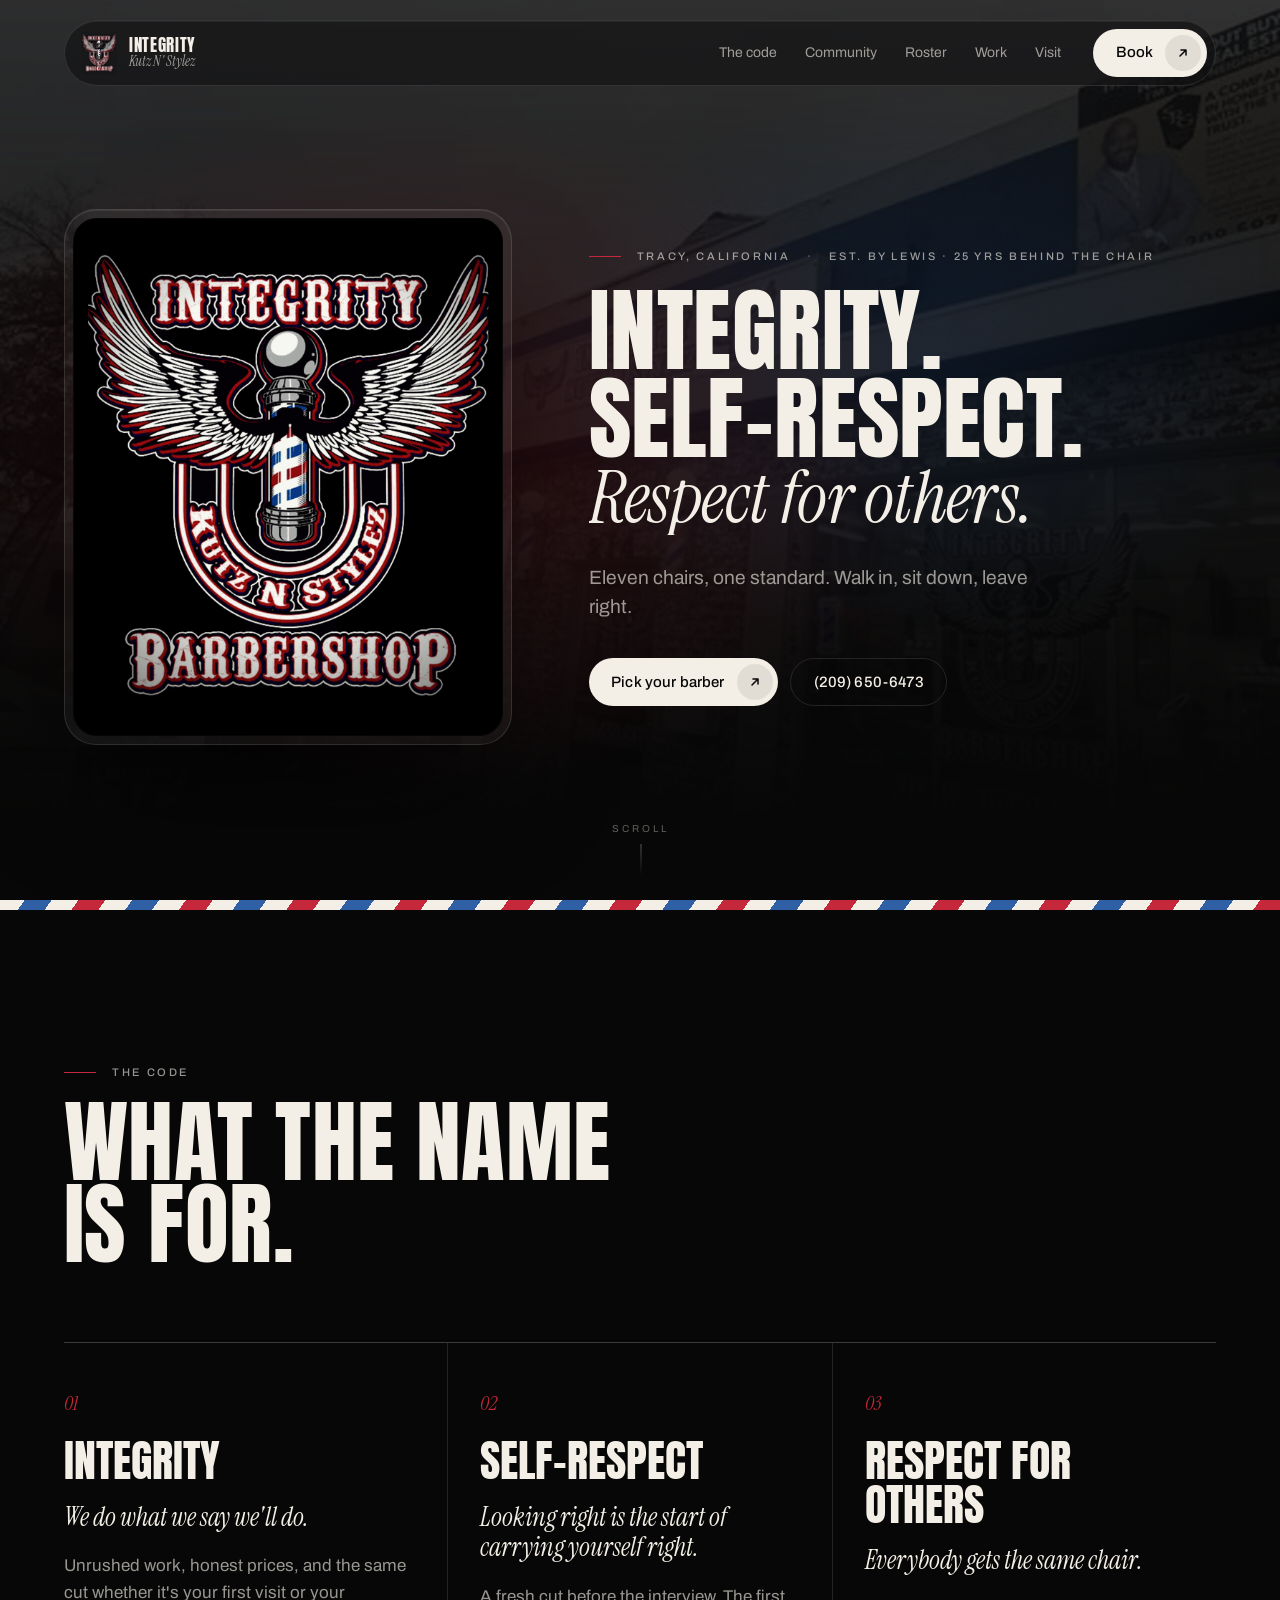
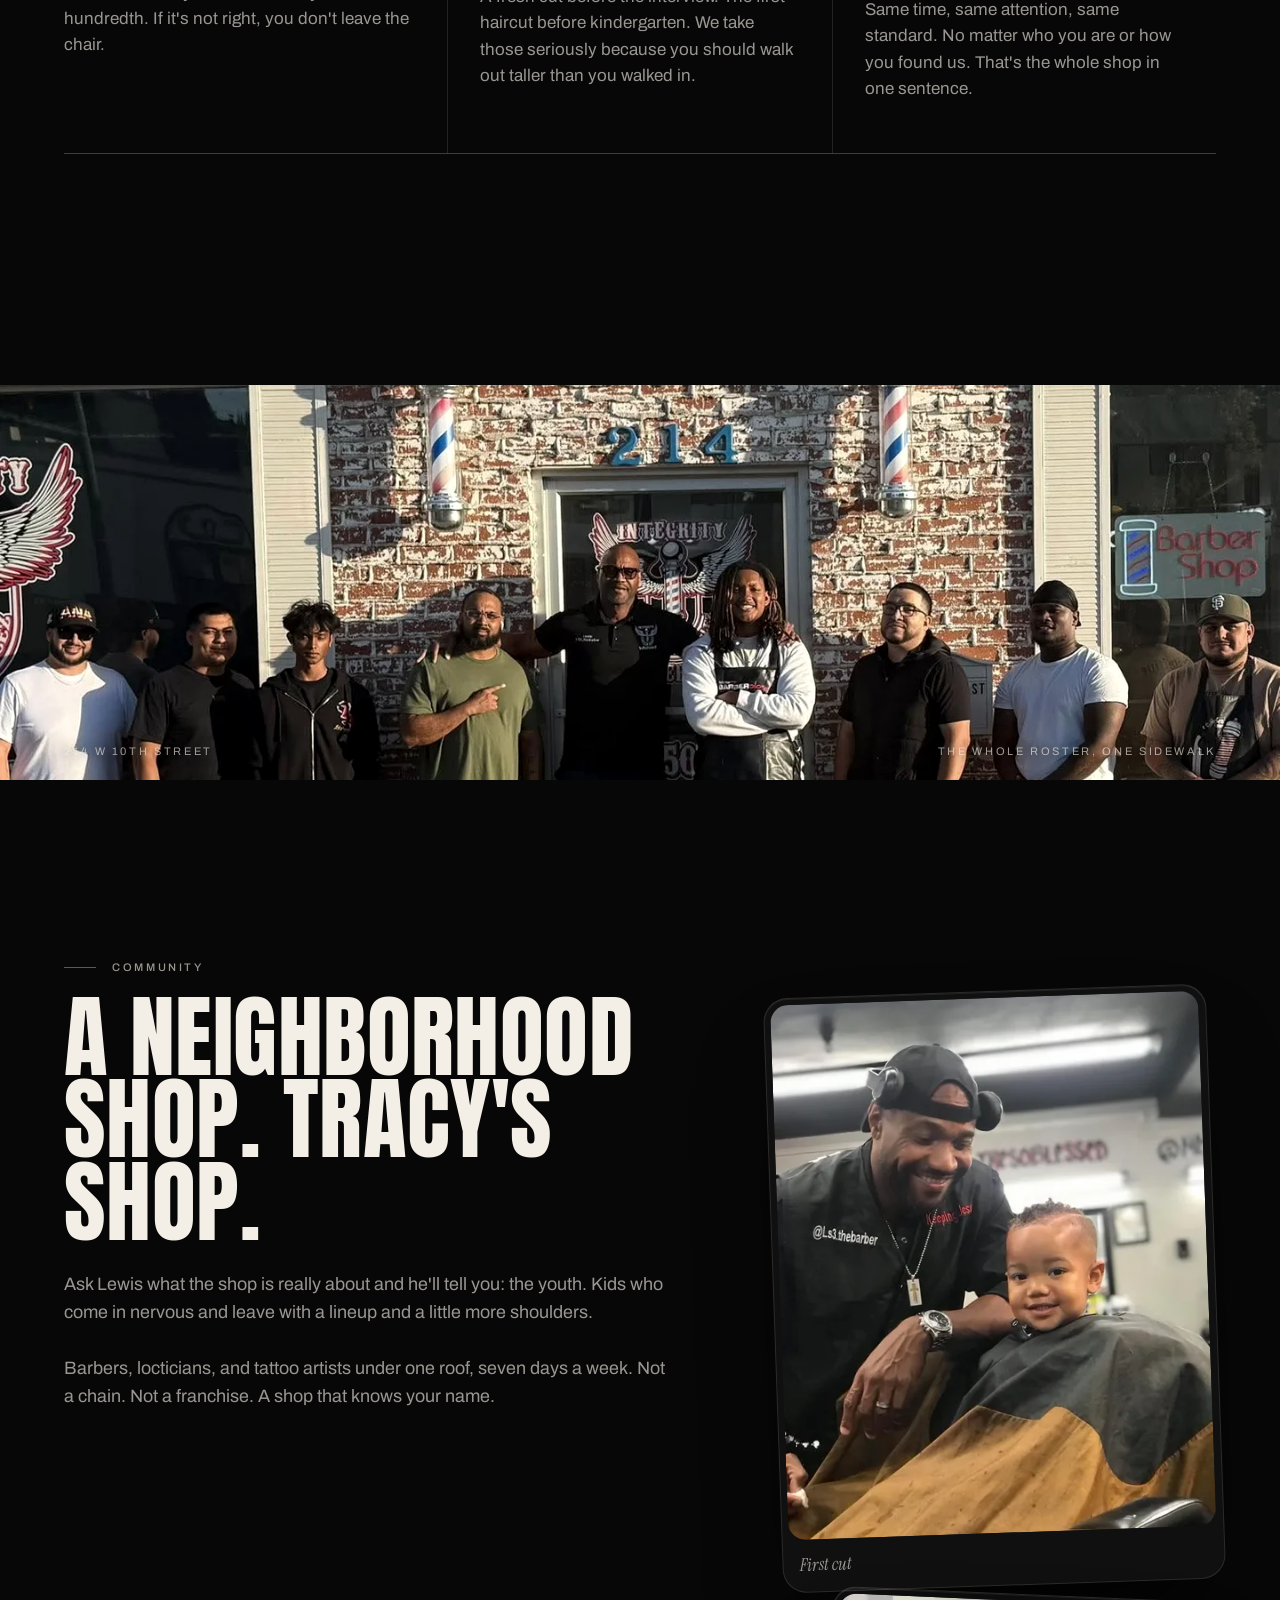
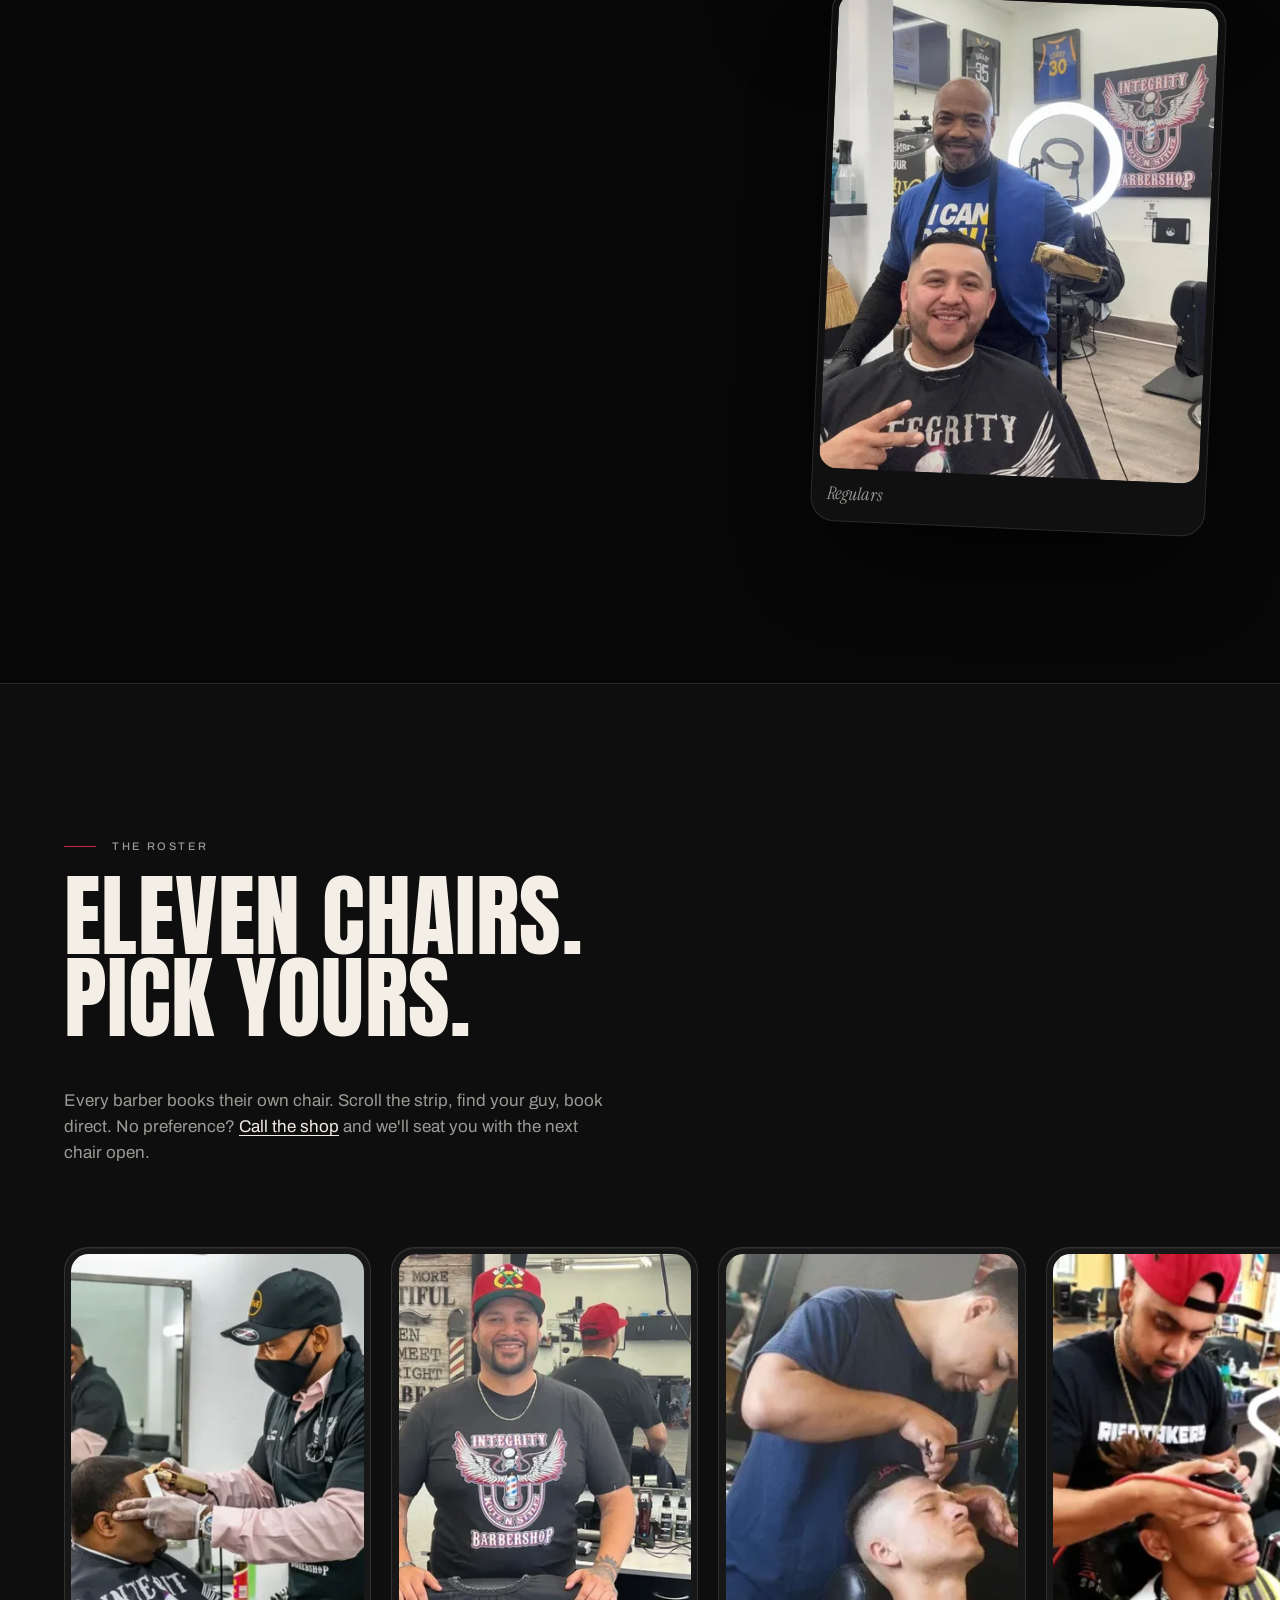
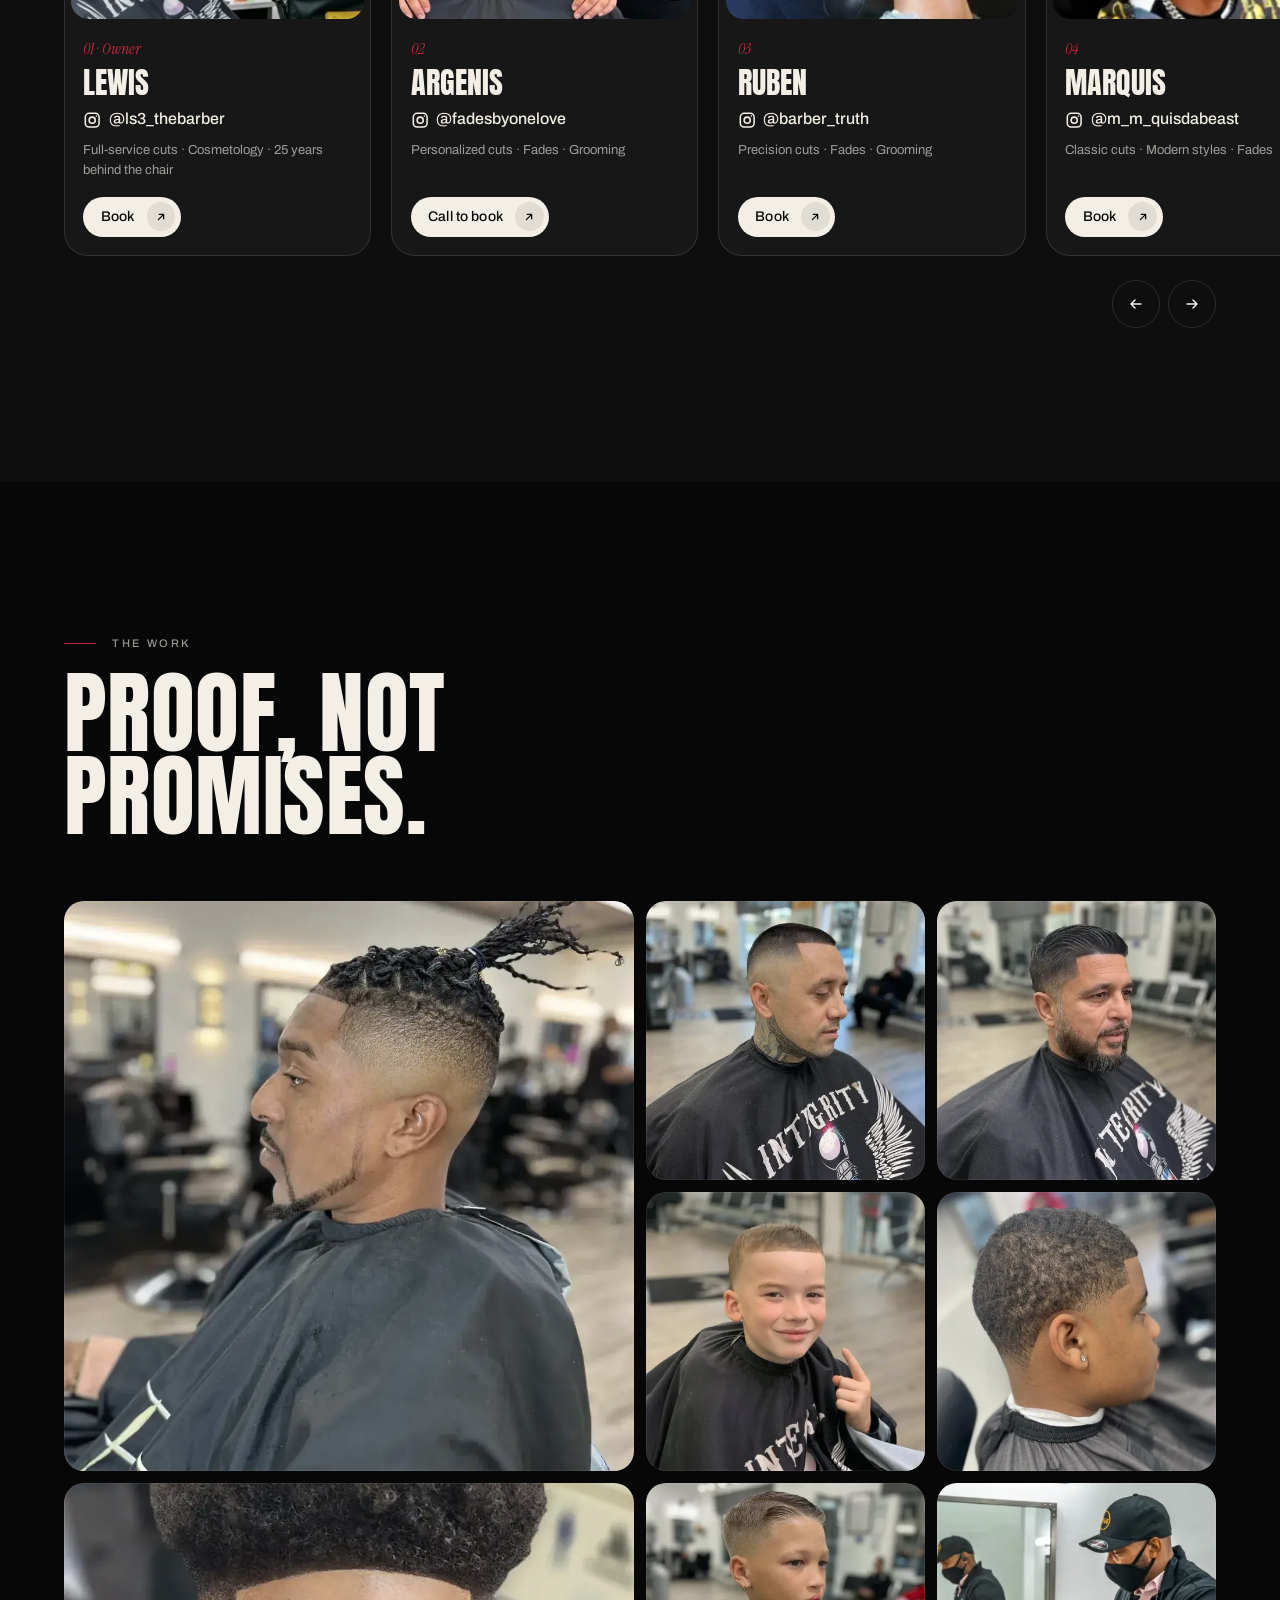
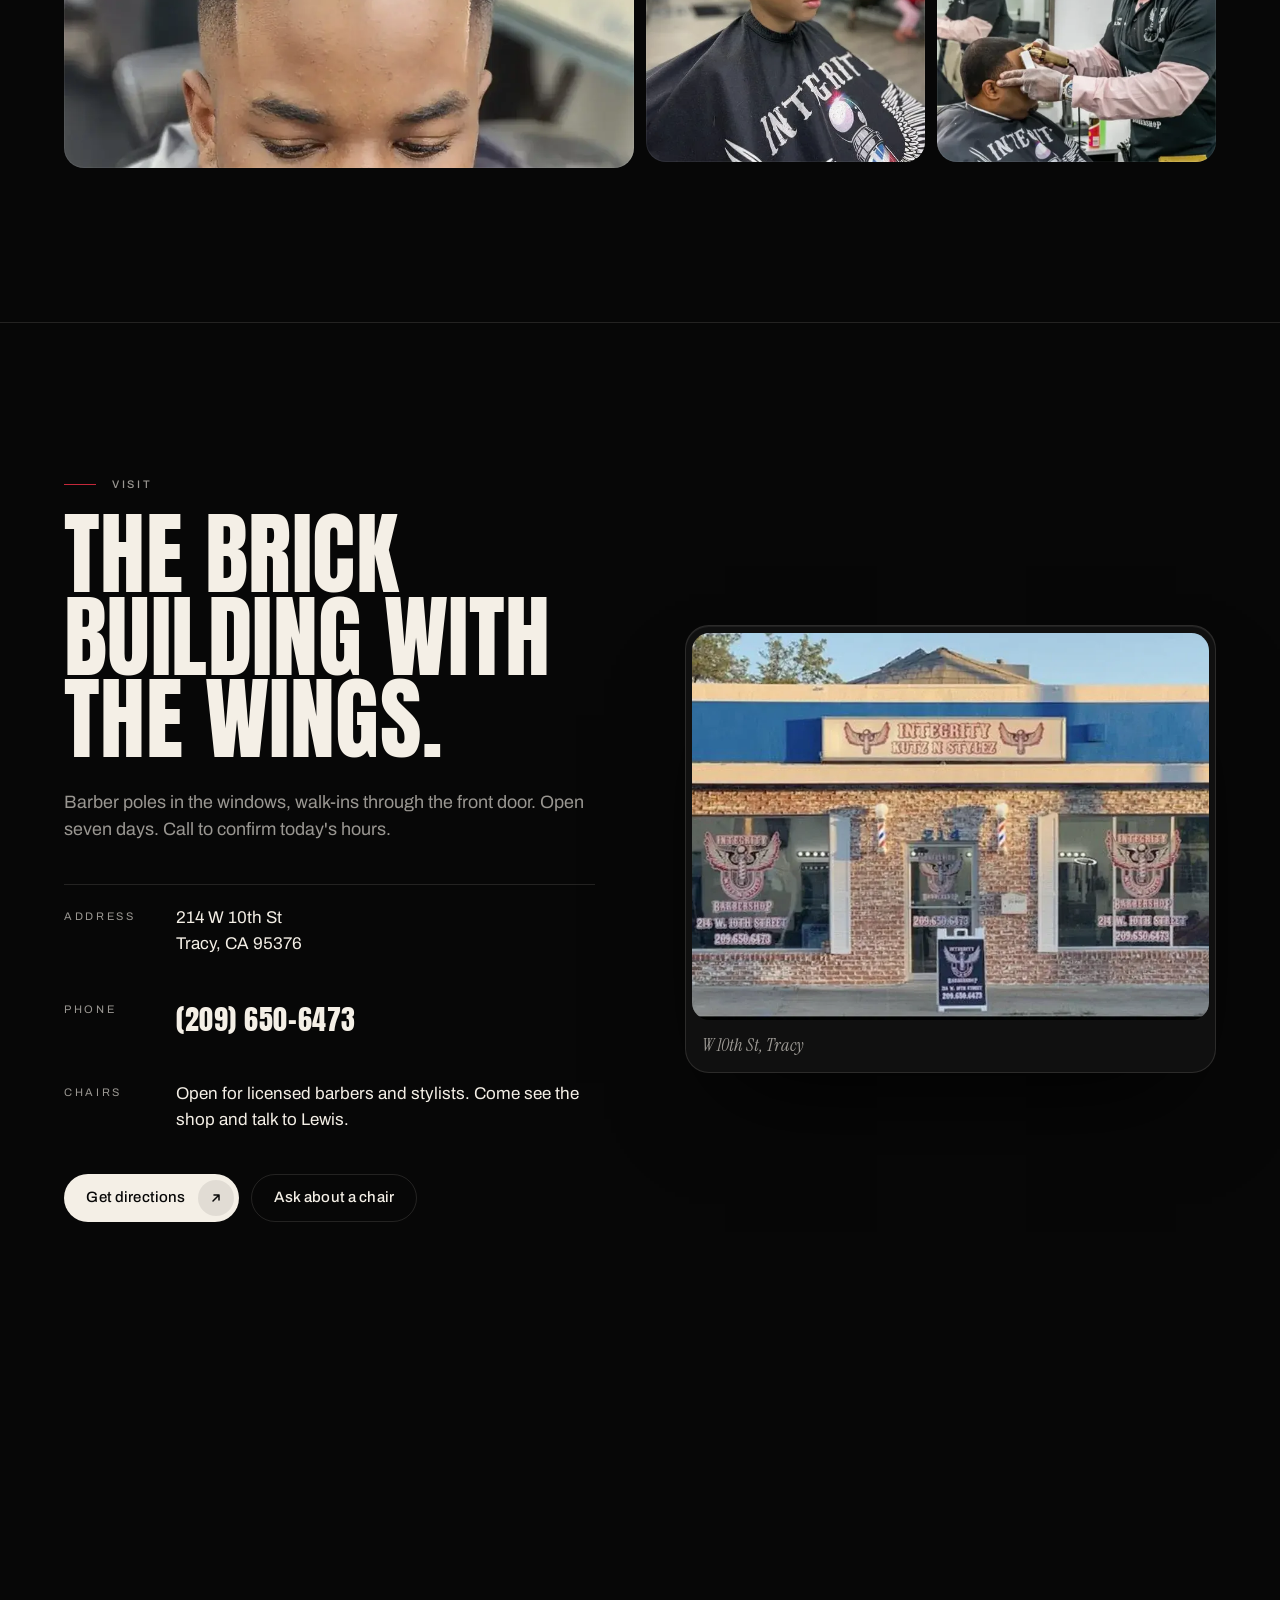
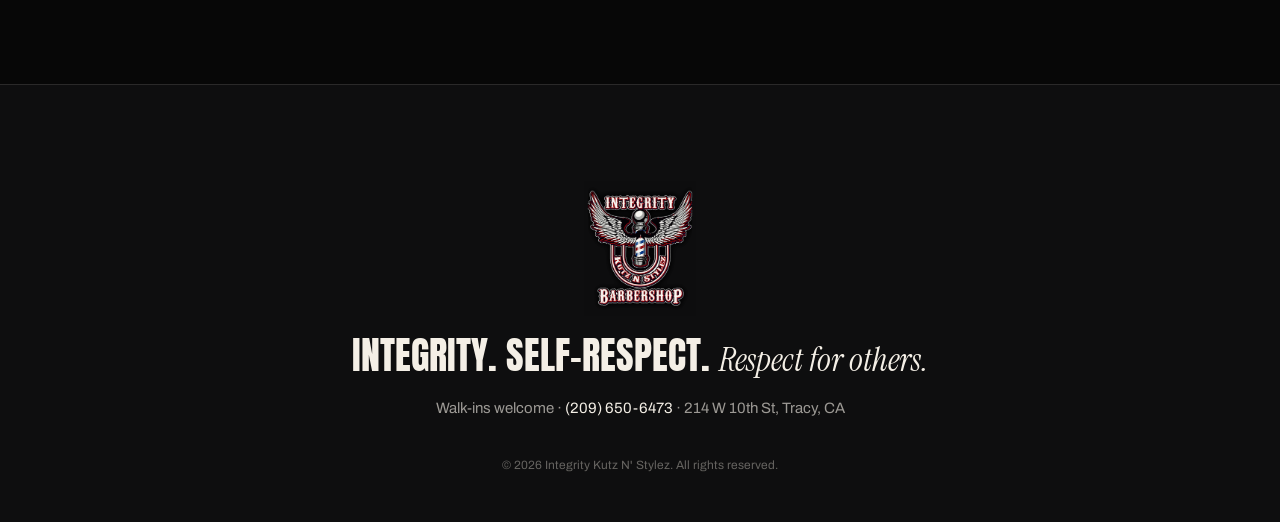
==== commit 3384f9e7: "v3: replace arrow characters with drawn arrows Co-Authored-By: Claude Opus 5.5 <noreply@anthropic.co" ====
--- a/site/v3/index.html
+++ b/site/v3/index.html
@@ -42,7 +42,7 @@
     <a href="#work">Work</a>
     <a href="#visit">Visit</a>
   </nav>
-  <a class="btn btn--light nav-cta" href="#roster">Book<span class="btn-ic" aria-hidden="true">↗</span></a>
+  <a class="btn btn--light nav-cta" href="#roster">Book<span class="btn-ic" aria-hidden="true"><svg viewBox="0 0 16 16"><path d="M5 11 11 5M6 5h5v5"/></svg></span></a>
   <button class="nav-burger" type="button" aria-label="Open menu" aria-expanded="false" aria-controls="menu"><span></span><span></span></button>
 </header>
 
@@ -77,7 +77,7 @@
       </h1>
       <p class="hero-sub">Eleven chairs, one standard. Walk in, sit down, leave right.</p>
       <div class="hero-ctas">
-        <a class="btn btn--light" href="#roster">Pick your barber<span class="btn-ic" aria-hidden="true">↗</span></a>
+        <a class="btn btn--light" href="#roster">Pick your barber<span class="btn-ic" aria-hidden="true"><svg viewBox="0 0 16 16"><path d="M5 11 11 5M6 5h5v5"/></svg></span></a>
         <a class="btn btn--ghost" href="tel:+12096506473">(209) 650-6473</a>
       </div>
     </div>
@@ -159,7 +159,7 @@
           <a class="card-ig" href="https://www.instagram.com/ls3_thebarber/"><svg viewBox="0 0 24 24" aria-hidden="true"><rect x="3" y="3" width="18" height="18" rx="5"/><circle cx="12" cy="12" r="4"/><circle cx="17.5" cy="6.5" r="1" fill="currentColor" stroke="none"/></svg>@ls3_thebarber</a>
           <p>Full-service cuts · Cosmetology · 25 years behind the chair</p>
           <div class="card-actions">
-            <a class="btn btn--light btn--sm" href="https://booksy.com/en-us/155132_ls3-thebarber-integrity-kutz-n-stylez_barber-shop_134740_tracy">Book<span class="btn-ic" aria-hidden="true">↗</span></a>
+            <a class="btn btn--light btn--sm" href="https://booksy.com/en-us/155132_ls3-thebarber-integrity-kutz-n-stylez_barber-shop_134740_tracy">Book<span class="btn-ic" aria-hidden="true"><svg viewBox="0 0 16 16"><path d="M5 11 11 5M6 5h5v5"/></svg></span></a>
           </div>
         </div>
       </li>
@@ -171,7 +171,7 @@
           <a class="card-ig" href="https://www.instagram.com/fadesbyonelove/"><svg viewBox="0 0 24 24" aria-hidden="true"><rect x="3" y="3" width="18" height="18" rx="5"/><circle cx="12" cy="12" r="4"/><circle cx="17.5" cy="6.5" r="1" fill="currentColor" stroke="none"/></svg>@fadesbyonelove</a>
           <p>Personalized cuts · Fades · Grooming</p>
           <div class="card-actions">
-            <a class="btn btn--light btn--sm" href="tel:+16573734781">Call to book<span class="btn-ic" aria-hidden="true">↗</span></a>
+            <a class="btn btn--light btn--sm" href="tel:+16573734781">Call to book<span class="btn-ic" aria-hidden="true"><svg viewBox="0 0 16 16"><path d="M5 11 11 5M6 5h5v5"/></svg></span></a>
           </div>
         </div>
       </li>
@@ -183,7 +183,7 @@
           <a class="card-ig" href="https://www.instagram.com/barber_truth/"><svg viewBox="0 0 24 24" aria-hidden="true"><rect x="3" y="3" width="18" height="18" rx="5"/><circle cx="12" cy="12" r="4"/><circle cx="17.5" cy="6.5" r="1" fill="currentColor" stroke="none"/></svg>@barber_truth</a>
           <p>Precision cuts · Fades · Grooming</p>
           <div class="card-actions">
-            <a class="btn btn--light btn--sm" href="https://booksy.com/en-us/1200417_barber-ruben_barber-shop_134740_tracy">Book<span class="btn-ic" aria-hidden="true">↗</span></a>
+            <a class="btn btn--light btn--sm" href="https://booksy.com/en-us/1200417_barber-ruben_barber-shop_134740_tracy">Book<span class="btn-ic" aria-hidden="true"><svg viewBox="0 0 16 16"><path d="M5 11 11 5M6 5h5v5"/></svg></span></a>
           </div>
         </div>
       </li>
@@ -195,7 +195,7 @@
           <a class="card-ig" href="https://www.instagram.com/m_m_quisdabeast/"><svg viewBox="0 0 24 24" aria-hidden="true"><rect x="3" y="3" width="18" height="18" rx="5"/><circle cx="12" cy="12" r="4"/><circle cx="17.5" cy="6.5" r="1" fill="currentColor" stroke="none"/></svg>@m_m_quisdabeast</a>
           <p>Classic cuts · Modern styles · Fades</p>
           <div class="card-actions">
-            <a class="btn btn--light btn--sm" href="https://booksy.com/en-us/23151_barber-marquis_barber-shop_134740_tracy">Book<span class="btn-ic" aria-hidden="true">↗</span></a>
+            <a class="btn btn--light btn--sm" href="https://booksy.com/en-us/23151_barber-marquis_barber-shop_134740_tracy">Book<span class="btn-ic" aria-hidden="true"><svg viewBox="0 0 16 16"><path d="M5 11 11 5M6 5h5v5"/></svg></span></a>
           </div>
         </div>
       </li>
@@ -207,7 +207,7 @@
           <a class="card-ig" href="https://www.instagram.com/_.moonblendz._/"><svg viewBox="0 0 24 24" aria-hidden="true"><rect x="3" y="3" width="18" height="18" rx="5"/><circle cx="12" cy="12" r="4"/><circle cx="17.5" cy="6.5" r="1" fill="currentColor" stroke="none"/></svg>@_.moonblendz._</a>
           <p>Modern fades · Classic styles · Detail work</p>
           <div class="card-actions">
-            <a class="btn btn--light btn--sm" href="https://booksy.com/en-us/1391194_moonblendz_barber-shop_134740_tracy">Book<span class="btn-ic" aria-hidden="true">↗</span></a>
+            <a class="btn btn--light btn--sm" href="https://booksy.com/en-us/1391194_moonblendz_barber-shop_134740_tracy">Book<span class="btn-ic" aria-hidden="true"><svg viewBox="0 0 16 16"><path d="M5 11 11 5M6 5h5v5"/></svg></span></a>
           </div>
         </div>
       </li>
@@ -219,7 +219,7 @@
           <a class="card-ig" href="https://www.instagram.com/98babii2lit_/"><svg viewBox="0 0 24 24" aria-hidden="true"><rect x="3" y="3" width="18" height="18" rx="5"/><circle cx="12" cy="12" r="4"/><circle cx="17.5" cy="6.5" r="1" fill="currentColor" stroke="none"/></svg>@98babii2lit_</a>
           <p>Fresh cuts · Restyles · Clean finishes</p>
           <div class="card-actions">
-            <a class="btn btn--light btn--sm" href="https://booksy.com/en-us/dl/show-business/797920">Book<span class="btn-ic" aria-hidden="true">↗</span></a>
+            <a class="btn btn--light btn--sm" href="https://booksy.com/en-us/dl/show-business/797920">Book<span class="btn-ic" aria-hidden="true"><svg viewBox="0 0 16 16"><path d="M5 11 11 5M6 5h5v5"/></svg></span></a>
           </div>
         </div>
       </li>
@@ -231,7 +231,7 @@
           <a class="card-ig" href="https://www.instagram.com/_cutsbydave/"><svg viewBox="0 0 24 24" aria-hidden="true"><rect x="3" y="3" width="18" height="18" rx="5"/><circle cx="12" cy="12" r="4"/><circle cx="17.5" cy="6.5" r="1" fill="currentColor" stroke="none"/></svg>@_cutsbydave</a>
           <p>Sharp fades · Beard work · Classic cuts</p>
           <div class="card-actions">
-            <a class="btn btn--light btn--sm" href="https://booksy.com/en-us/1552854_cutsbydave_barber-shop_134740_tracy">Book<span class="btn-ic" aria-hidden="true">↗</span></a>
+            <a class="btn btn--light btn--sm" href="https://booksy.com/en-us/1552854_cutsbydave_barber-shop_134740_tracy">Book<span class="btn-ic" aria-hidden="true"><svg viewBox="0 0 16 16"><path d="M5 11 11 5M6 5h5v5"/></svg></span></a>
           </div>
         </div>
       </li>
@@ -242,7 +242,7 @@
           <h3>Joel</h3>
           <p>All-around cuts · Modern styles · Clean finishes</p>
           <div class="card-actions">
-            <a class="btn btn--light btn--sm" href="https://booksy.com/en-us/815311_barber-joel_barber-shop_134740_tracy">Book<span class="btn-ic" aria-hidden="true">↗</span></a>
+            <a class="btn btn--light btn--sm" href="https://booksy.com/en-us/815311_barber-joel_barber-shop_134740_tracy">Book<span class="btn-ic" aria-hidden="true"><svg viewBox="0 0 16 16"><path d="M5 11 11 5M6 5h5v5"/></svg></span></a>
           </div>
         </div>
       </li>
@@ -253,7 +253,7 @@
           <h3>Abel</h3>
           <p>Clean fades · Sharp lineups · Consistent quality</p>
           <div class="card-actions">
-            <a class="btn btn--light btn--sm" href="https://booksy.com/en-us/438950_abel-manzo_barber-shop_134740_tracy">Book<span class="btn-ic" aria-hidden="true">↗</span></a>
+            <a class="btn btn--light btn--sm" href="https://booksy.com/en-us/438950_abel-manzo_barber-shop_134740_tracy">Book<span class="btn-ic" aria-hidden="true"><svg viewBox="0 0 16 16"><path d="M5 11 11 5M6 5h5v5"/></svg></span></a>
           </div>
         </div>
       </li>
@@ -265,7 +265,7 @@
           <a class="card-ig" href="https://www.instagram.com/faded.byk/"><svg viewBox="0 0 24 24" aria-hidden="true"><rect x="3" y="3" width="18" height="18" rx="5"/><circle cx="12" cy="12" r="4"/><circle cx="17.5" cy="6.5" r="1" fill="currentColor" stroke="none"/></svg>@faded.byk</a>
           <p>Sharp fades · Classic cuts · Modern styles</p>
           <div class="card-actions">
-            <a class="btn btn--light btn--sm" href="https://booksy.com/en-us/1422631_faded-byk_barber-shop_134740_tracy">Book<span class="btn-ic" aria-hidden="true">↗</span></a>
+            <a class="btn btn--light btn--sm" href="https://booksy.com/en-us/1422631_faded-byk_barber-shop_134740_tracy">Book<span class="btn-ic" aria-hidden="true"><svg viewBox="0 0 16 16"><path d="M5 11 11 5M6 5h5v5"/></svg></span></a>
           </div>
         </div>
       </li>
@@ -276,14 +276,14 @@
           <h3>Kevin</h3>
           <p>Precision fades · Custom looks · Detail work</p>
           <div class="card-actions">
-            <a class="btn btn--light btn--sm" href="https://booksy.com/en-us/1722345_kevblendzz209_barber-shop_134740_tracy">Book<span class="btn-ic" aria-hidden="true">↗</span></a>
+            <a class="btn btn--light btn--sm" href="https://booksy.com/en-us/1722345_kevblendzz209_barber-shop_134740_tracy">Book<span class="btn-ic" aria-hidden="true"><svg viewBox="0 0 16 16"><path d="M5 11 11 5M6 5h5v5"/></svg></span></a>
           </div>
         </div>
       </li>
     </ul>
     <div class="reel-nav">
-      <button type="button" class="reel-btn" data-dir="-1" aria-label="Previous barbers">←</button>
-      <button type="button" class="reel-btn" data-dir="1" aria-label="Next barbers">→</button>
+      <button type="button" class="reel-btn" data-dir="-1" aria-label="Previous barbers"><svg viewBox="0 0 16 16"><path d="M13 8H3M7 4 3 8l4 4"/></svg></button>
+      <button type="button" class="reel-btn" data-dir="1" aria-label="Next barbers"><svg viewBox="0 0 16 16"><path d="M3 8h10M9 4l4 4-4 4"/></svg></button>
     </div>
   </div>
 </section>
@@ -333,7 +333,7 @@
         <div><dt>Chairs</dt><dd>Open for licensed barbers and stylists. Come see the shop and talk to Lewis.</dd></div>
       </dl>
       <div class="hero-ctas reveal">
-        <a class="btn btn--light" href="https://www.google.com/maps/dir/?api=1&amp;destination=214+W+10th+St+Tracy+CA+95376">Get directions<span class="btn-ic" aria-hidden="true">↗</span></a>
+        <a class="btn btn--light" href="https://www.google.com/maps/dir/?api=1&amp;destination=214+W+10th+St+Tracy+CA+95376">Get directions<span class="btn-ic" aria-hidden="true"><svg viewBox="0 0 16 16"><path d="M5 11 11 5M6 5h5v5"/></svg></span></a>
         <a class="btn btn--ghost" href="tel:+12096506473">Ask about a chair</a>
       </div>
     </div>
--- a/site/v3/v2.css
+++ b/site/v3/v2.css
@@ -81,6 +81,8 @@
 }
 .btn--sm .btn-ic { width: 1.8rem; height: 1.8rem; font-size: 0.875rem; }
 .btn:hover .btn-ic { transform: translate(2px, -2px) scale(1.06); }
+.btn-ic svg, .reel-btn svg { width: 1rem; height: 1rem; fill: none; stroke: currentColor; stroke-width: 1.5; stroke-linecap: round; stroke-linejoin: round; }
+.btn--sm .btn-ic svg { width: 0.875rem; height: 0.875rem; }
 
 /* ---------- nav ---------- */
 .nav {
@@ -316,6 +318,7 @@
 .card-ig:hover { color: var(--red); }
 .reel-nav { display: flex; gap: 0.5rem; justify-content: end; padding: 0.5rem var(--pad) 0; }
 .reel-btn {
+  display: grid; place-items: center; color: var(--paper);
   width: 3rem; height: 3rem; border-radius: 999px; border: 1px solid var(--hair); background: transparent;
   cursor: pointer; transition: background-color 0.5s var(--ease), transform 0.5s var(--ease);
 }
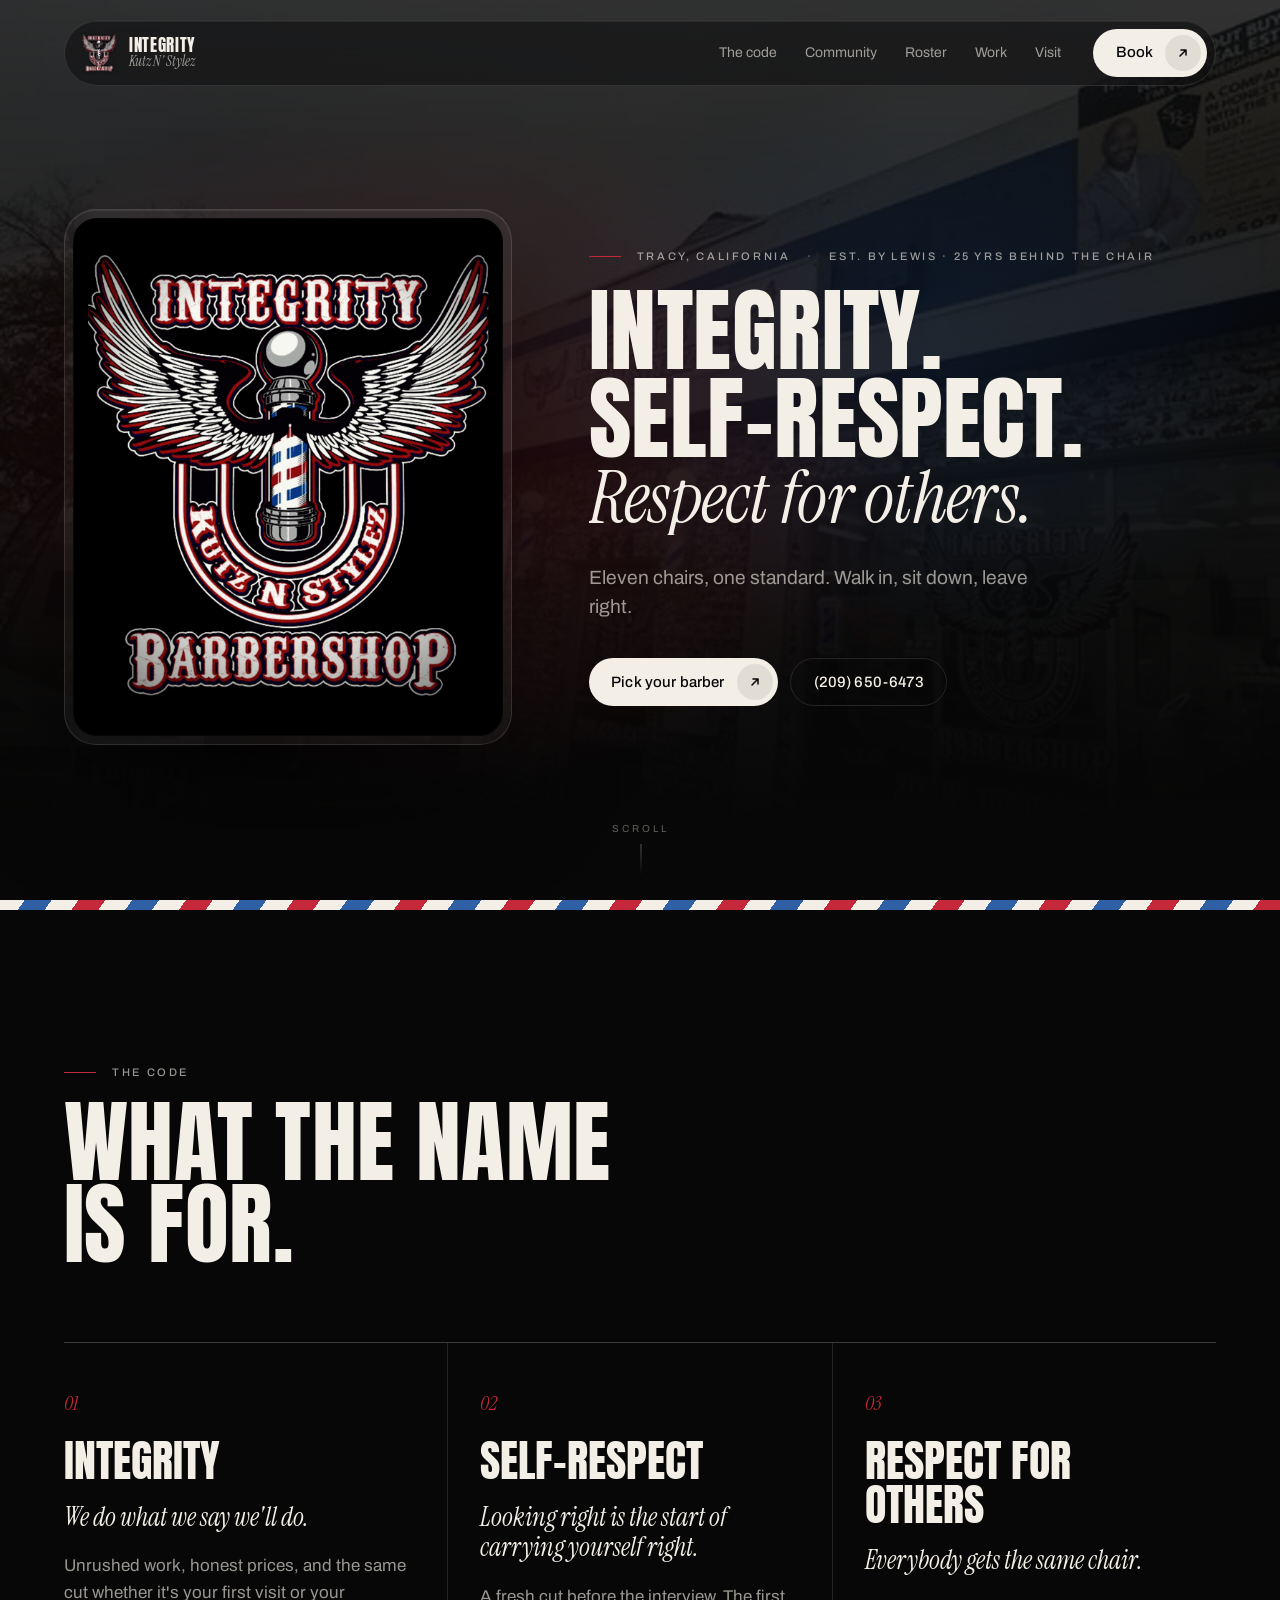
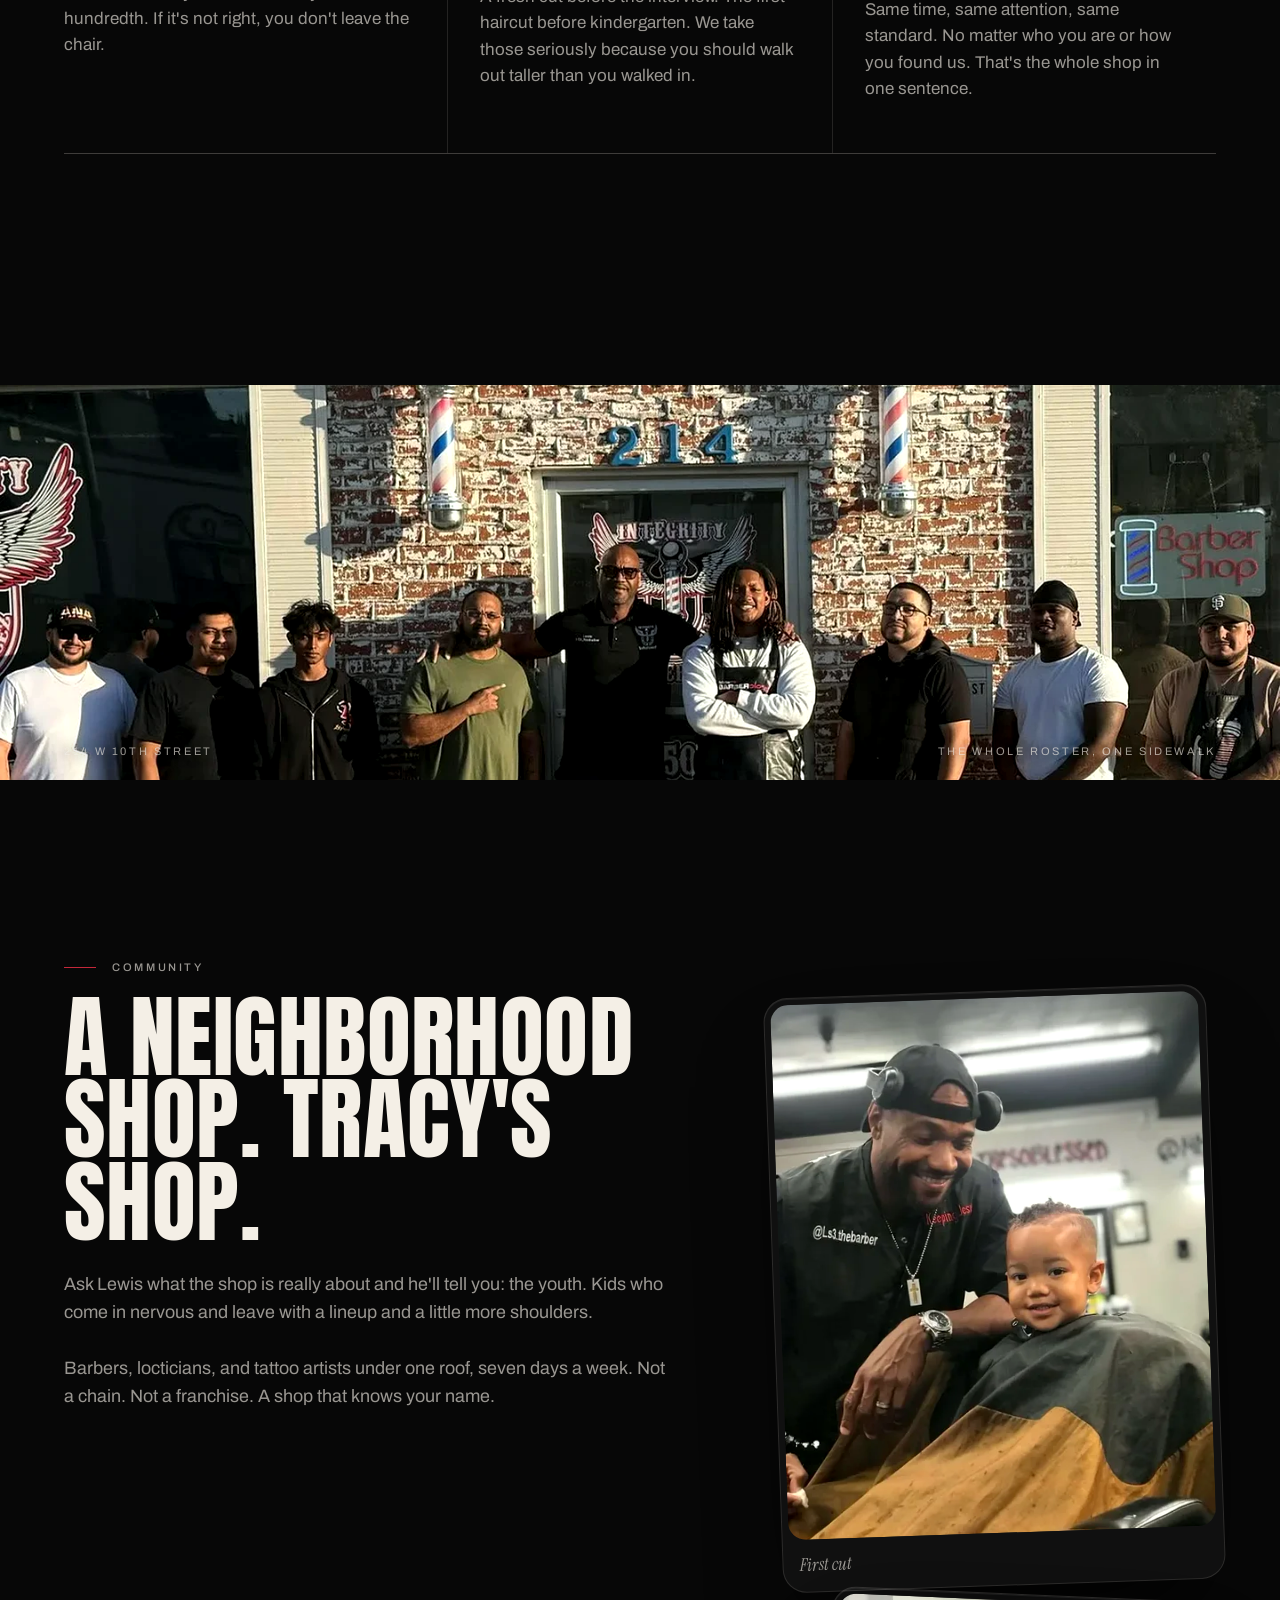
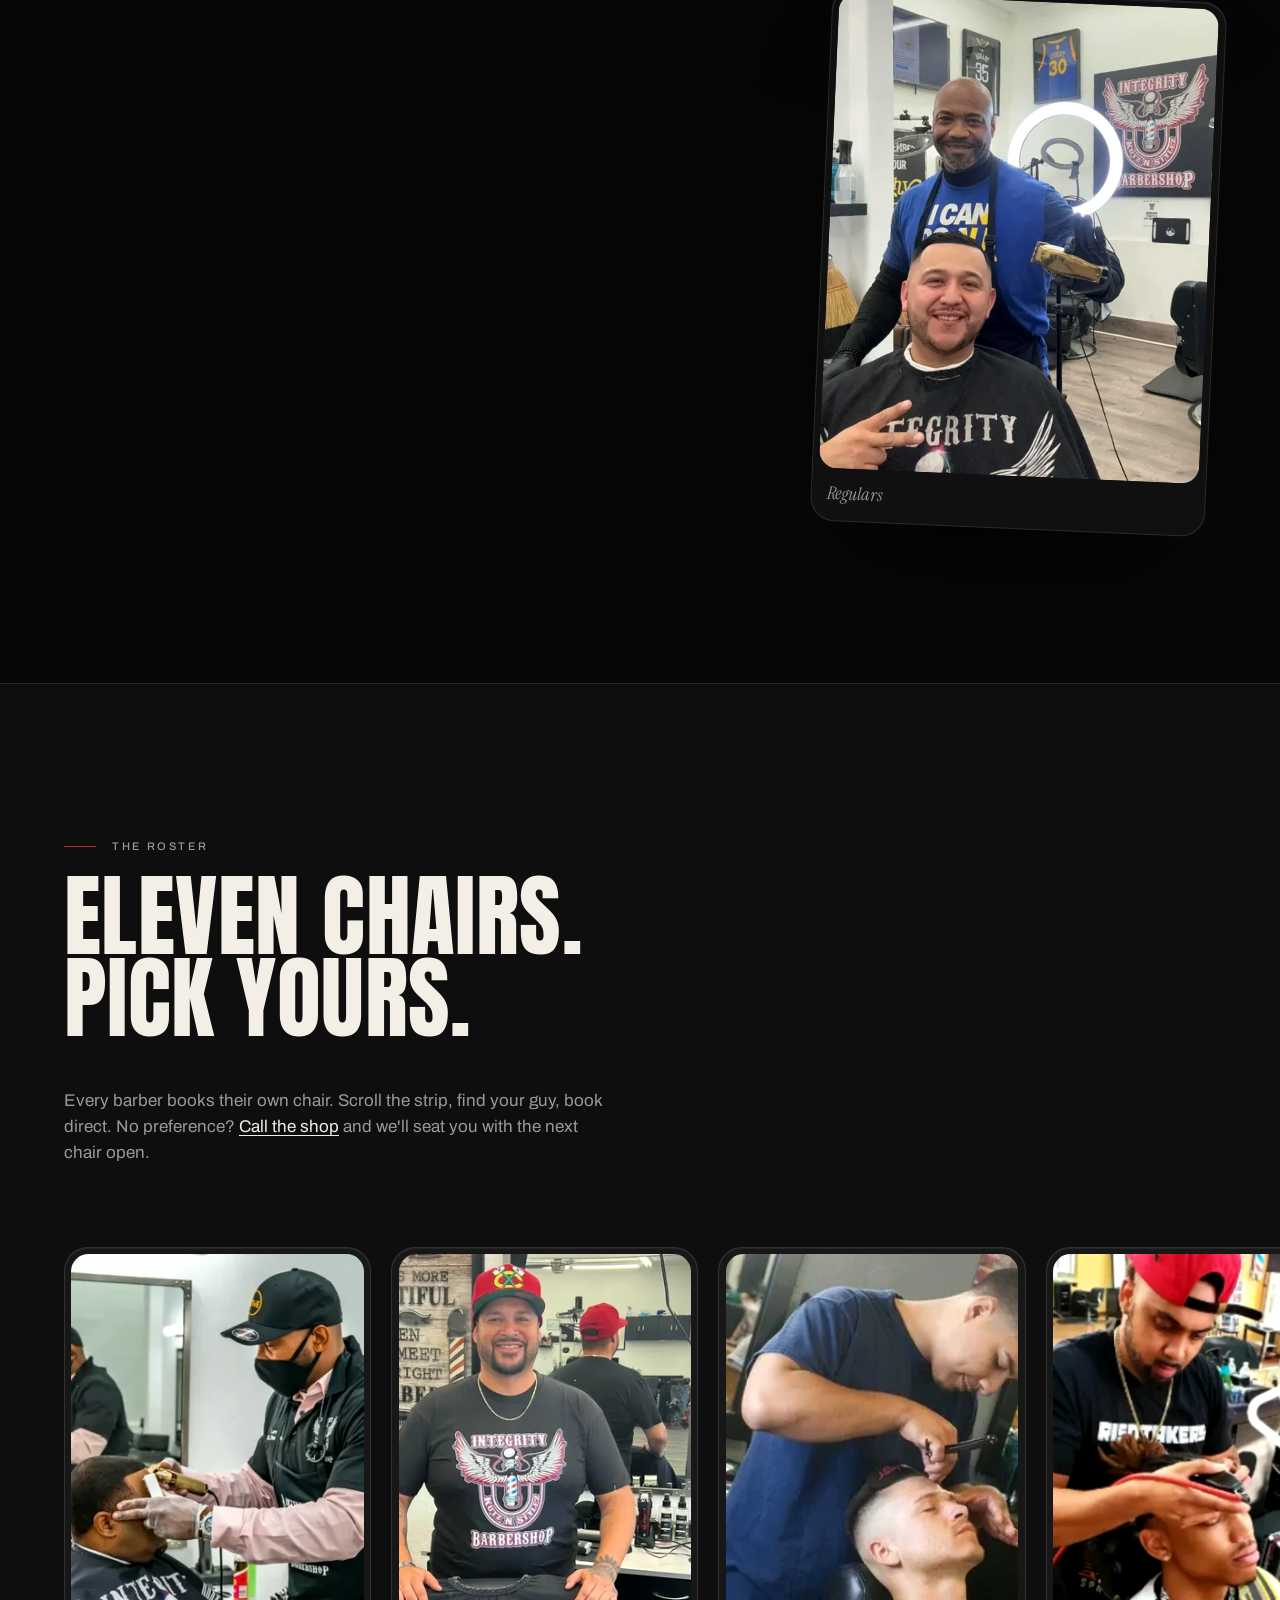
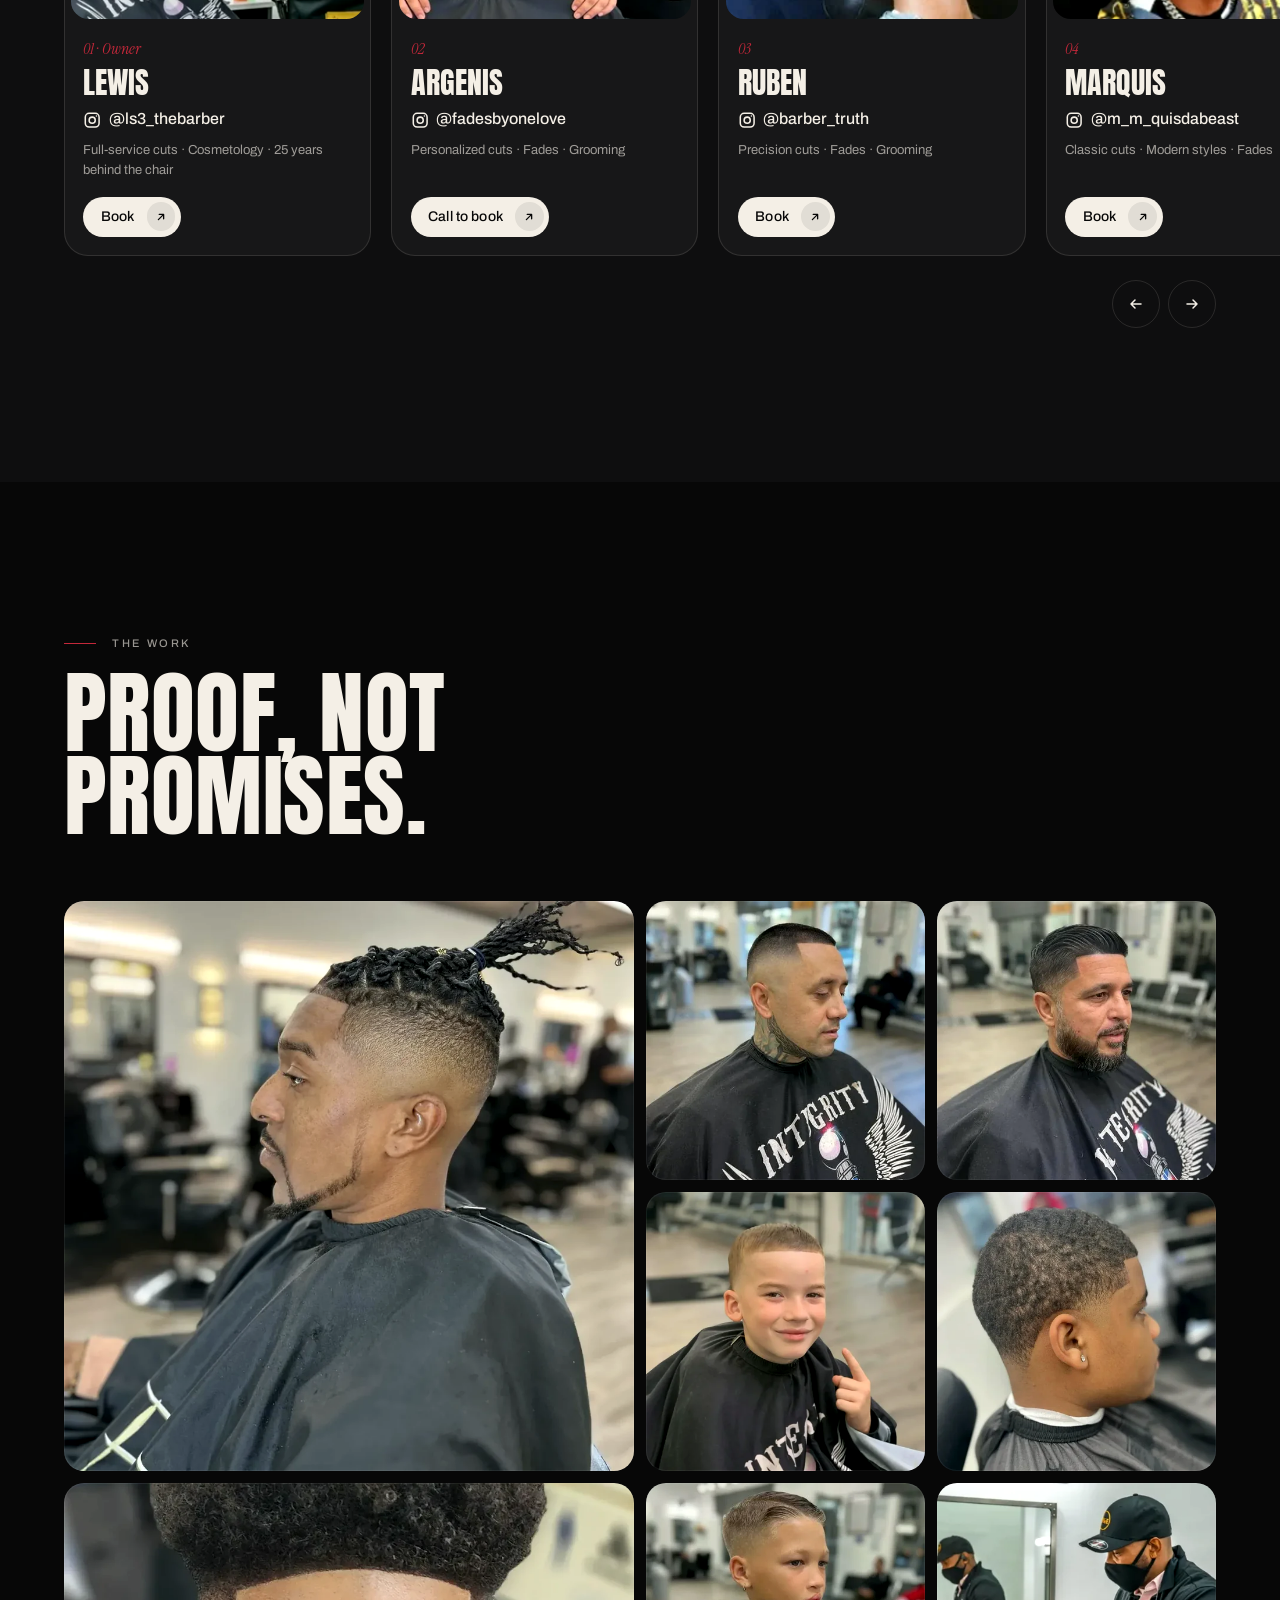
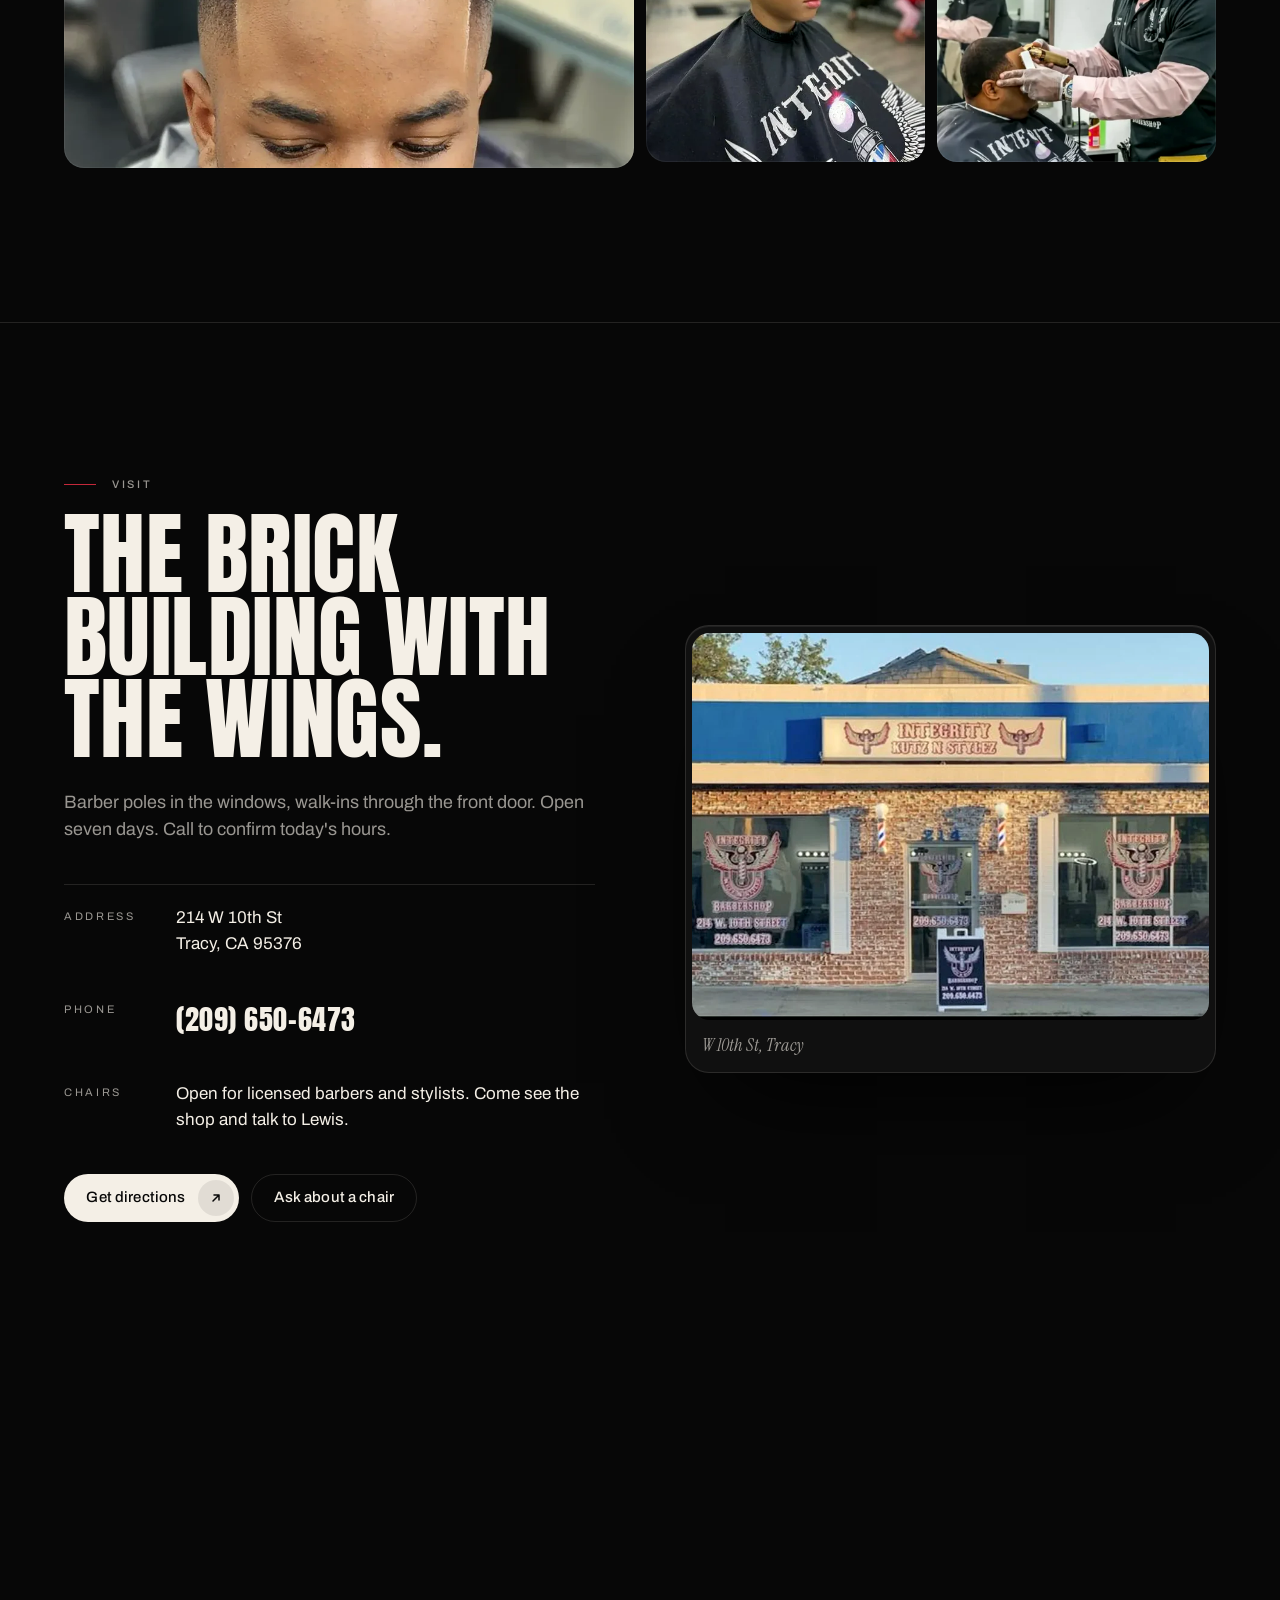
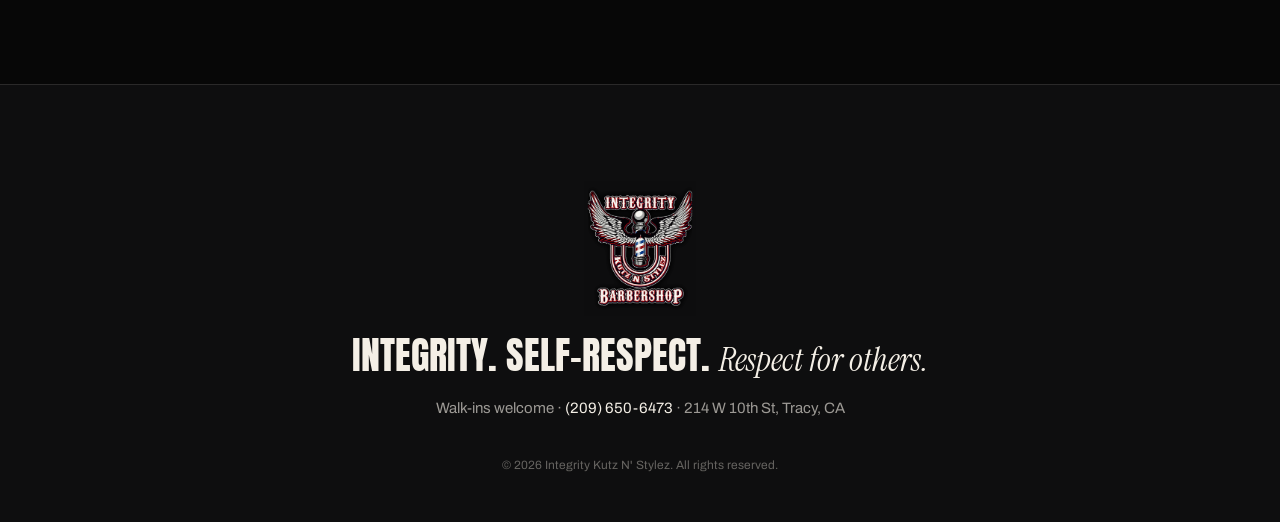
==== commit 1520af84: "Polish and upscale V3 photos" ====
--- a/site/v3/index.html
+++ b/site/v3/index.html
@@ -60,8 +60,8 @@
 <main>
 
 <section class="hero">
-  <img class="hero-bg" src="../assets/web/shop-angle-960.webp"
-       srcset="../assets/web/shop-angle-480.webp 480w, ../assets/web/shop-angle-960.webp 960w, ../assets/web/shop-angle-1440.webp 1440w"
+  <img class="hero-bg" src="../assets/web/polished/shop-angle-960.webp"
+       srcset="../assets/web/polished/shop-angle-480.webp 480w, ../assets/web/polished/shop-angle-960.webp 960w, ../assets/web/polished/shop-angle-1440.webp 1440w, ../assets/web/polished/shop-angle-2560.webp 2560w"
        sizes="100vw" alt="" aria-hidden="true" fetchpriority="high">
   <div class="hero-inner">
     <div class="hero-film">
@@ -116,8 +116,8 @@
 
 <section class="community" id="community">
   <figure class="film reveal">
-    <img src="../assets/web/team-outside-960.webp"
-         srcset="../assets/web/team-outside-480.webp 480w, ../assets/web/team-outside-960.webp 960w, ../assets/web/team-outside-1440.webp 1440w"
+    <img src="../assets/web/polished/team-outside-960.webp"
+         srcset="../assets/web/polished/team-outside-480.webp 480w, ../assets/web/polished/team-outside-960.webp 960w, ../assets/web/polished/team-outside-1440.webp 1440w, ../assets/web/polished/team-outside-2560.webp 2560w"
          sizes="100vw" alt="The Integrity Kutz N' Stylez team standing together in front of the brick storefront on W 10th Street" loading="lazy">
     <figcaption><span>214 W 10th Street</span><span>The whole roster, one sidewalk</span></figcaption>
   </figure>
@@ -130,11 +130,11 @@
     </div>
     <div class="community-stack">
       <figure class="frame reveal" style="--rot:-2deg">
-        <img src="../assets/web/kids-side-profile-960.webp" srcset="../assets/web/kids-side-profile-480.webp 480w, ../assets/web/kids-side-profile-960.webp 960w" sizes="(min-width: 900px) 34vw, 92vw" alt="Lewis smiling with a toddler in the chair for his first haircut" loading="lazy">
+        <img src="../assets/web/polished/kids-side-profile-960.webp" srcset="../assets/web/polished/kids-side-profile-480.webp 480w, ../assets/web/polished/kids-side-profile-960.webp 960w, ../assets/web/polished/kids-side-profile-1440.webp 1440w, ../assets/web/polished/kids-side-profile-2560.webp 2560w" sizes="(min-width: 900px) 34vw, 92vw" alt="Lewis smiling with a toddler in the chair for his first haircut" loading="lazy">
         <figcaption>First cut</figcaption>
       </figure>
       <figure class="frame reveal" style="--rot:2.5deg">
-        <img src="../assets/web/lewis-chair-action-960.webp" srcset="../assets/web/lewis-chair-action-480.webp 480w, ../assets/web/lewis-chair-action-960.webp 960w" sizes="(min-width: 900px) 34vw, 92vw" alt="Lewis with a smiling client in the chair" loading="lazy">
+        <img src="../assets/web/polished/lewis-chair-action-960.webp" srcset="../assets/web/polished/lewis-chair-action-480.webp 480w, ../assets/web/polished/lewis-chair-action-960.webp 960w, ../assets/web/polished/lewis-chair-action-1440.webp 1440w, ../assets/web/polished/lewis-chair-action-2560.webp 2560w" sizes="(min-width: 900px) 34vw, 92vw" alt="Lewis with a smiling client in the chair" loading="lazy">
         <figcaption>Regulars</figcaption>
       </figure>
     </div>
@@ -152,7 +152,7 @@
   <div class="reel-wrap">
     <ul class="reel" id="reel">
       <li class="card">
-        <img src="../assets/web/lewis-portrait-480.webp" srcset="../assets/web/lewis-portrait-480.webp 480w, ../assets/web/lewis-portrait-960.webp 960w" sizes="320px" alt="Portrait of Lewis" loading="lazy">
+        <img src="../assets/web/polished/lewis-portrait-480.webp" srcset="../assets/web/polished/lewis-portrait-480.webp 480w, ../assets/web/polished/lewis-portrait-960.webp 960w, ../assets/web/polished/lewis-portrait-1440.webp 1440w, ../assets/web/polished/lewis-portrait-2560.webp 2560w" sizes="320px" alt="Portrait of Lewis" loading="lazy">
         <div class="card-body">
           <span class="card-num">01 · Owner</span>
           <h3>Lewis</h3>
@@ -164,7 +164,7 @@
         </div>
       </li>
       <li class="card">
-        <img src="../assets/web/argenis-portrait-480.webp" srcset="../assets/web/argenis-portrait-480.webp 480w, ../assets/web/argenis-portrait-960.webp 960w" sizes="320px" alt="Portrait of Argenis" loading="lazy">
+        <img src="../assets/web/polished/argenis-portrait-480.webp" srcset="../assets/web/polished/argenis-portrait-480.webp 480w, ../assets/web/polished/argenis-portrait-960.webp 960w, ../assets/web/polished/argenis-portrait-1440.webp 1440w, ../assets/web/polished/argenis-portrait-2560.webp 2560w" sizes="320px" alt="Portrait of Argenis" loading="lazy">
         <div class="card-body">
           <span class="card-num">02</span>
           <h3>Argenis</h3>
@@ -176,7 +176,7 @@
         </div>
       </li>
       <li class="card">
-        <img src="../assets/web/ruben-portrait-480.webp" srcset="../assets/web/ruben-portrait-480.webp 480w, ../assets/web/ruben-portrait-960.webp 960w" sizes="320px" alt="Portrait of Ruben" loading="lazy">
+        <img src="../assets/web/polished/ruben-portrait-480.webp" srcset="../assets/web/polished/ruben-portrait-480.webp 480w, ../assets/web/polished/ruben-portrait-960.webp 960w, ../assets/web/polished/ruben-portrait-1440.webp 1440w, ../assets/web/polished/ruben-portrait-2560.webp 2560w" sizes="320px" alt="Portrait of Ruben" loading="lazy">
         <div class="card-body">
           <span class="card-num">03</span>
           <h3>Ruben</h3>
@@ -188,7 +188,7 @@
         </div>
       </li>
       <li class="card">
-        <img src="../assets/web/marquis-portrait-480.webp" srcset="../assets/web/marquis-portrait-480.webp 480w, ../assets/web/marquis-portrait-960.webp 960w" sizes="320px" alt="Portrait of Marquis" loading="lazy">
+        <img src="../assets/web/polished/marquis-portrait-480.webp" srcset="../assets/web/polished/marquis-portrait-480.webp 480w, ../assets/web/polished/marquis-portrait-960.webp 960w, ../assets/web/polished/marquis-portrait-1440.webp 1440w, ../assets/web/polished/marquis-portrait-2560.webp 2560w" sizes="320px" alt="Portrait of Marquis" loading="lazy">
         <div class="card-body">
           <span class="card-num">04</span>
           <h3>Marquis</h3>
@@ -200,7 +200,7 @@
         </div>
       </li>
       <li class="card">
-        <img src="../assets/web/munesh-portrait-480.webp" srcset="../assets/web/munesh-portrait-480.webp 480w, ../assets/web/munesh-portrait-960.webp 960w" sizes="320px" alt="Portrait of Munesh" loading="lazy">
+        <img src="../assets/web/polished/munesh-portrait-480.webp" srcset="../assets/web/polished/munesh-portrait-480.webp 480w, ../assets/web/polished/munesh-portrait-960.webp 960w, ../assets/web/polished/munesh-portrait-1440.webp 1440w, ../assets/web/polished/munesh-portrait-2560.webp 2560w" sizes="320px" alt="Portrait of Munesh" loading="lazy">
         <div class="card-body">
           <span class="card-num">05</span>
           <h3>Munesh</h3>
@@ -212,7 +212,7 @@
         </div>
       </li>
       <li class="card">
-        <img src="../assets/web/dion-portrait-480.webp" srcset="../assets/web/dion-portrait-480.webp 480w, ../assets/web/dion-portrait-960.webp 960w" sizes="320px" alt="Portrait of Dion" loading="lazy">
+        <img src="../assets/web/polished/dion-portrait-480.webp" srcset="../assets/web/polished/dion-portrait-480.webp 480w, ../assets/web/polished/dion-portrait-960.webp 960w, ../assets/web/polished/dion-portrait-1440.webp 1440w, ../assets/web/polished/dion-portrait-2560.webp 2560w" sizes="320px" alt="Portrait of Dion" loading="lazy">
         <div class="card-body">
           <span class="card-num">06</span>
           <h3>Dion</h3>
@@ -224,7 +224,7 @@
         </div>
       </li>
       <li class="card">
-        <img src="../assets/web/david-portrait-480.webp" srcset="../assets/web/david-portrait-480.webp 480w, ../assets/web/david-portrait-960.webp 960w" sizes="320px" alt="Portrait of David" loading="lazy">
+        <img src="../assets/web/polished/david-portrait-480.webp" srcset="../assets/web/polished/david-portrait-480.webp 480w, ../assets/web/polished/david-portrait-960.webp 960w, ../assets/web/polished/david-portrait-1440.webp 1440w, ../assets/web/polished/david-portrait-2560.webp 2560w" sizes="320px" alt="Portrait of David" loading="lazy">
         <div class="card-body">
           <span class="card-num">07</span>
           <h3>David</h3>
@@ -236,7 +236,7 @@
         </div>
       </li>
       <li class="card">
-        <img src="../assets/web/joel-portrait-480.webp" srcset="../assets/web/joel-portrait-480.webp 480w, ../assets/web/joel-portrait-960.webp 960w" sizes="320px" alt="Portrait of Joel" loading="lazy">
+        <img src="../assets/web/polished/joel-portrait-480.webp" srcset="../assets/web/polished/joel-portrait-480.webp 480w, ../assets/web/polished/joel-portrait-960.webp 960w, ../assets/web/polished/joel-portrait-1440.webp 1440w, ../assets/web/polished/joel-portrait-2560.webp 2560w" sizes="320px" alt="Portrait of Joel" loading="lazy">
         <div class="card-body">
           <span class="card-num">08</span>
           <h3>Joel</h3>
@@ -247,7 +247,7 @@
         </div>
       </li>
       <li class="card">
-        <img src="../assets/web/abel-portrait-480.webp" srcset="../assets/web/abel-portrait-480.webp 480w, ../assets/web/abel-portrait-960.webp 960w" sizes="320px" alt="Portrait of Abel" loading="lazy">
+        <img src="../assets/web/polished/abel-portrait-480.webp" srcset="../assets/web/polished/abel-portrait-480.webp 480w, ../assets/web/polished/abel-portrait-960.webp 960w, ../assets/web/polished/abel-portrait-1440.webp 1440w, ../assets/web/polished/abel-portrait-2560.webp 2560w" sizes="320px" alt="Portrait of Abel" loading="lazy">
         <div class="card-body">
           <span class="card-num">09</span>
           <h3>Abel</h3>
@@ -258,7 +258,7 @@
         </div>
       </li>
       <li class="card">
-        <img src="../assets/web/keyshawn-portrait-480.webp" srcset="../assets/web/keyshawn-portrait-480.webp 480w, ../assets/web/keyshawn-portrait-960.webp 960w" sizes="320px" alt="Portrait of Keyshawn" loading="lazy">
+        <img src="../assets/web/polished/keyshawn-portrait-480.webp" srcset="../assets/web/polished/keyshawn-portrait-480.webp 480w, ../assets/web/polished/keyshawn-portrait-960.webp 960w, ../assets/web/polished/keyshawn-portrait-1440.webp 1440w, ../assets/web/polished/keyshawn-portrait-2560.webp 2560w" sizes="320px" alt="Portrait of Keyshawn" loading="lazy">
         <div class="card-body">
           <span class="card-num">10</span>
           <h3>Keyshawn</h3>
@@ -270,7 +270,7 @@
         </div>
       </li>
       <li class="card">
-        <img src="../assets/web/kevin-portrait-480.webp" srcset="../assets/web/kevin-portrait-480.webp 480w, ../assets/web/kevin-portrait-960.webp 960w" sizes="320px" alt="Portrait of Kevin" loading="lazy">
+        <img src="../assets/web/polished/kevin-portrait-480.webp" srcset="../assets/web/polished/kevin-portrait-480.webp 480w, ../assets/web/polished/kevin-portrait-960.webp 960w, ../assets/web/polished/kevin-portrait-1440.webp 1440w, ../assets/web/polished/kevin-portrait-2560.webp 2560w" sizes="320px" alt="Portrait of Kevin" loading="lazy">
         <div class="card-body">
           <span class="card-num">11</span>
           <h3>Kevin</h3>
@@ -293,29 +293,29 @@
     <p class="eyebrow reveal">The work</p>
     <h2 class="display reveal">Proof, not promises.</h2>
     <div class="bento">
-      <a class="tile tile--big reveal" href="../assets/web/adult-low-fade-1440.webp" data-lightbox>
-        <img src="../assets/web/adult-low-fade-960.webp" srcset="../assets/web/adult-low-fade-480.webp 480w, ../assets/web/adult-low-fade-960.webp 960w" sizes="(min-width: 900px) 50vw, 92vw" alt="Clean low fade, back view" loading="lazy">
-      </a>
-      <a class="tile reveal" href="../assets/web/adult-taper-1440.webp" data-lightbox>
-        <img src="../assets/web/adult-taper-480.webp" srcset="../assets/web/adult-taper-480.webp 480w, ../assets/web/adult-taper-960.webp 960w" sizes="(min-width: 900px) 25vw, 45vw" alt="Sharp taper with lineup" loading="lazy">
-      </a>
-      <a class="tile reveal" href="../assets/web/adult-razor-lineup-1440.webp" data-lightbox>
-        <img src="../assets/web/adult-razor-lineup-480.webp" srcset="../assets/web/adult-razor-lineup-480.webp 480w, ../assets/web/adult-razor-lineup-960.webp 960w" sizes="(min-width: 900px) 25vw, 45vw" alt="Razor lineup detail" loading="lazy">
-      </a>
-      <a class="tile reveal" href="../assets/web/kids-lineup-1440.webp" data-lightbox>
-        <img src="../assets/web/kids-lineup-480.webp" srcset="../assets/web/kids-lineup-480.webp 480w, ../assets/web/kids-lineup-960.webp 960w" sizes="(min-width: 900px) 25vw, 45vw" alt="Smiling kid pointing at his fresh lineup" loading="lazy">
-      </a>
-      <a class="tile reveal" href="../assets/web/adult-textured-top-1440.webp" data-lightbox>
-        <img src="../assets/web/adult-textured-top-480.webp" srcset="../assets/web/adult-textured-top-480.webp 480w, ../assets/web/adult-textured-top-960.webp 960w" sizes="(min-width: 900px) 25vw, 45vw" alt="Textured top with mid fade" loading="lazy">
-      </a>
-      <a class="tile tile--wide reveal" href="../assets/web/integrity-cape-1440.webp" data-lightbox>
-        <img src="../assets/web/integrity-cape-480.webp" srcset="../assets/web/integrity-cape-480.webp 480w, ../assets/web/integrity-cape-960.webp 960w" sizes="(min-width: 900px) 50vw, 92vw" alt="Client in the Integrity cape mid-cut" loading="lazy">
-      </a>
-      <a class="tile reveal" href="../assets/web/kids-clean-fade-1440.webp" data-lightbox>
-        <img src="../assets/web/kids-clean-fade-480.webp" srcset="../assets/web/kids-clean-fade-480.webp 480w, ../assets/web/kids-clean-fade-960.webp 960w" sizes="(min-width: 900px) 25vw, 45vw" alt="Kids clean fade with a combover part" loading="lazy">
-      </a>
-      <a class="tile reveal" href="../assets/web/shop-chair-action-1440.webp" data-lightbox>
-        <img src="../assets/web/shop-chair-action-480.webp" srcset="../assets/web/shop-chair-action-480.webp 480w, ../assets/web/shop-chair-action-960.webp 960w" sizes="(min-width: 900px) 25vw, 45vw" alt="Busy shop floor, chairs full" loading="lazy">
+      <a class="tile tile--big reveal" href="../assets/web/polished/adult-low-fade-2560.webp" data-lightbox>
+        <img src="../assets/web/polished/adult-low-fade-960.webp" srcset="../assets/web/polished/adult-low-fade-480.webp 480w, ../assets/web/polished/adult-low-fade-960.webp 960w, ../assets/web/polished/adult-low-fade-1440.webp 1440w, ../assets/web/polished/adult-low-fade-2560.webp 2560w" sizes="(min-width: 900px) 50vw, 92vw" alt="Clean low fade, back view" loading="lazy">
+      </a>
+      <a class="tile reveal" href="../assets/web/polished/adult-taper-2560.webp" data-lightbox>
+        <img src="../assets/web/polished/adult-taper-480.webp" srcset="../assets/web/polished/adult-taper-480.webp 480w, ../assets/web/polished/adult-taper-960.webp 960w, ../assets/web/polished/adult-taper-1440.webp 1440w, ../assets/web/polished/adult-taper-2560.webp 2560w" sizes="(min-width: 900px) 25vw, 45vw" alt="Sharp taper with lineup" loading="lazy">
+      </a>
+      <a class="tile reveal" href="../assets/web/polished/adult-razor-lineup-2560.webp" data-lightbox>
+        <img src="../assets/web/polished/adult-razor-lineup-480.webp" srcset="../assets/web/polished/adult-razor-lineup-480.webp 480w, ../assets/web/polished/adult-razor-lineup-960.webp 960w, ../assets/web/polished/adult-razor-lineup-1440.webp 1440w, ../assets/web/polished/adult-razor-lineup-2560.webp 2560w" sizes="(min-width: 900px) 25vw, 45vw" alt="Razor lineup detail" loading="lazy">
+      </a>
+      <a class="tile reveal" href="../assets/web/polished/kids-lineup-2560.webp" data-lightbox>
+        <img src="../assets/web/polished/kids-lineup-480.webp" srcset="../assets/web/polished/kids-lineup-480.webp 480w, ../assets/web/polished/kids-lineup-960.webp 960w, ../assets/web/polished/kids-lineup-1440.webp 1440w, ../assets/web/polished/kids-lineup-2560.webp 2560w" sizes="(min-width: 900px) 25vw, 45vw" alt="Smiling kid pointing at his fresh lineup" loading="lazy">
+      </a>
+      <a class="tile reveal" href="../assets/web/polished/adult-textured-top-2560.webp" data-lightbox>
+        <img src="../assets/web/polished/adult-textured-top-480.webp" srcset="../assets/web/polished/adult-textured-top-480.webp 480w, ../assets/web/polished/adult-textured-top-960.webp 960w, ../assets/web/polished/adult-textured-top-1440.webp 1440w, ../assets/web/polished/adult-textured-top-2560.webp 2560w" sizes="(min-width: 900px) 25vw, 45vw" alt="Textured top with mid fade" loading="lazy">
+      </a>
+      <a class="tile tile--wide reveal" href="../assets/web/polished/integrity-cape-2560.webp" data-lightbox>
+        <img src="../assets/web/polished/integrity-cape-480.webp" srcset="../assets/web/polished/integrity-cape-480.webp 480w, ../assets/web/polished/integrity-cape-960.webp 960w, ../assets/web/polished/integrity-cape-1440.webp 1440w, ../assets/web/polished/integrity-cape-2560.webp 2560w" sizes="(min-width: 900px) 50vw, 92vw" alt="Client in the Integrity cape mid-cut" loading="lazy">
+      </a>
+      <a class="tile reveal" href="../assets/web/polished/kids-clean-fade-2560.webp" data-lightbox>
+        <img src="../assets/web/polished/kids-clean-fade-480.webp" srcset="../assets/web/polished/kids-clean-fade-480.webp 480w, ../assets/web/polished/kids-clean-fade-960.webp 960w, ../assets/web/polished/kids-clean-fade-1440.webp 1440w, ../assets/web/polished/kids-clean-fade-2560.webp 2560w" sizes="(min-width: 900px) 25vw, 45vw" alt="Kids clean fade with a combover part" loading="lazy">
+      </a>
+      <a class="tile reveal" href="../assets/web/polished/shop-chair-action-2560.webp" data-lightbox>
+        <img src="../assets/web/polished/shop-chair-action-480.webp" srcset="../assets/web/polished/shop-chair-action-480.webp 480w, ../assets/web/polished/shop-chair-action-960.webp 960w, ../assets/web/polished/shop-chair-action-1440.webp 1440w, ../assets/web/polished/shop-chair-action-2560.webp 2560w" sizes="(min-width: 900px) 25vw, 45vw" alt="Busy shop floor, chairs full" loading="lazy">
       </a>
     </div>
   </div>
@@ -338,7 +338,7 @@
       </div>
     </div>
     <figure class="frame frame--visit reveal">
-      <img src="../assets/web/shop-front-960.webp" srcset="../assets/web/shop-front-480.webp 480w, ../assets/web/shop-front-960.webp 960w, ../assets/web/shop-front-1440.webp 1440w" sizes="(min-width: 900px) 46vw, 92vw" alt="Integrity Kutz N' Stylez storefront on W 10th Street with barber poles in the windows" loading="lazy">
+      <img src="../assets/web/polished/shop-front-960.webp" srcset="../assets/web/polished/shop-front-480.webp 480w, ../assets/web/polished/shop-front-960.webp 960w, ../assets/web/polished/shop-front-1440.webp 1440w, ../assets/web/polished/shop-front-2560.webp 2560w" sizes="(min-width: 900px) 46vw, 92vw" alt="Integrity Kutz N' Stylez storefront on W 10th Street with barber poles in the windows" loading="lazy">
       <figcaption>W 10th St, Tracy</figcaption>
     </figure>
   </div>
--- a/site/v3/v2.css
+++ b/site/v3/v2.css
@@ -148,7 +148,7 @@
 }
 .hero-bg {
   position: absolute; inset: 0; width: 100%; height: 100%; object-fit: cover; z-index: -2;
-  opacity: 0.22; filter: saturate(0.6) contrast(1.1);
+  opacity: 0.22; filter: saturate(0.66) contrast(1.12) brightness(1.015);
   transform: scale(1.12);
   animation: drift 26s var(--ease-out) forwards;
 }
@@ -251,9 +251,10 @@
 .film { position: relative; overflow: hidden; background: var(--black-2); }
 .film img {
   width: 100%; aspect-ratio: 21 / 9; object-fit: cover; object-position: 50% 62%;
-  filter: saturate(0.85) contrast(1.05);
+  filter: saturate(0.92) contrast(1.075) brightness(1.01);
   transform: scale(1.06); transition: transform 2.4s var(--ease-out);
 }
+
 .film.is-in img { transform: none; }
 .film::before, .film::after {
   content: ""; position: absolute; left: 0; right: 0; height: 6vw; max-height: 5rem; background: var(--black); z-index: 1;
@@ -278,7 +279,7 @@
   transform: rotate(var(--rot, 0deg));
   transition: transform 1.2s var(--ease), opacity 1.2s var(--ease), filter 1.2s var(--ease);
 }
-.frame img { border-radius: 1.1rem; width: 100%; aspect-ratio: 4 / 5; object-fit: cover; }
+.frame img { border-radius: 1.1rem; width: 100%; aspect-ratio: 4 / 5; object-fit: cover; filter: contrast(1.035) saturate(1.045) brightness(1.008); }
 .frame figcaption { font-family: var(--serif); font-style: italic; font-size: 1.1rem; color: var(--paper-dim); padding: 0.75rem 0.6rem 0.4rem; }
 .community-stack .frame:nth-child(2) { margin-top: -1.5rem; margin-left: 3rem; }
 
@@ -305,9 +306,9 @@
 .card:hover { transform: translateY(-6px); }
 .card img {
   width: 100%; aspect-ratio: 4 / 5; object-fit: cover; object-position: 50% 20%; border-radius: 1.1rem;
-  filter: saturate(0.9); transition: filter 0.7s var(--ease);
-}
-.card:hover img { filter: saturate(1.05); }
+  filter: saturate(0.96) contrast(1.035) brightness(1.008); transition: filter 0.7s var(--ease);
+}
+.card:hover img { filter: saturate(1.07) contrast(1.05) brightness(1.012); }
 .card-body { flex: 1; display: flex; flex-direction: column; align-items: flex-start; padding: 1.1rem 0.75rem 0.75rem; }
 .card-num { font-family: var(--serif); font-style: italic; color: var(--red); font-size: 1rem; }
 .card h3 { font-family: var(--display); font-size: 1.85rem; text-transform: uppercase; font-weight: 400; line-height: 1; margin-top: 0.4rem; }
@@ -337,8 +338,8 @@
 }
 .tile--big { grid-column: span 2; grid-row: span 2; }
 .tile--wide { grid-column: span 2; aspect-ratio: 2 / 1; }
-.tile img { width: 100%; height: 100%; object-fit: cover; transition: transform 1.2s var(--ease), filter 1.2s var(--ease); filter: saturate(0.85); }
-.tile:hover img { transform: scale(1.04); filter: saturate(1); }
+.tile img { width: 100%; height: 100%; object-fit: cover; transition: transform 1.2s var(--ease), filter 1.2s var(--ease); filter: saturate(0.92) contrast(1.04) brightness(1.008); }
+.tile:hover img { transform: scale(1.04); filter: saturate(1.06) contrast(1.055) brightness(1.012); }
 .tile::after {
   content: ""; position: absolute; inset: 0; border-radius: inherit; pointer-events: none;
   box-shadow: inset 0 0 0 1px rgba(255,255,255,0.06);
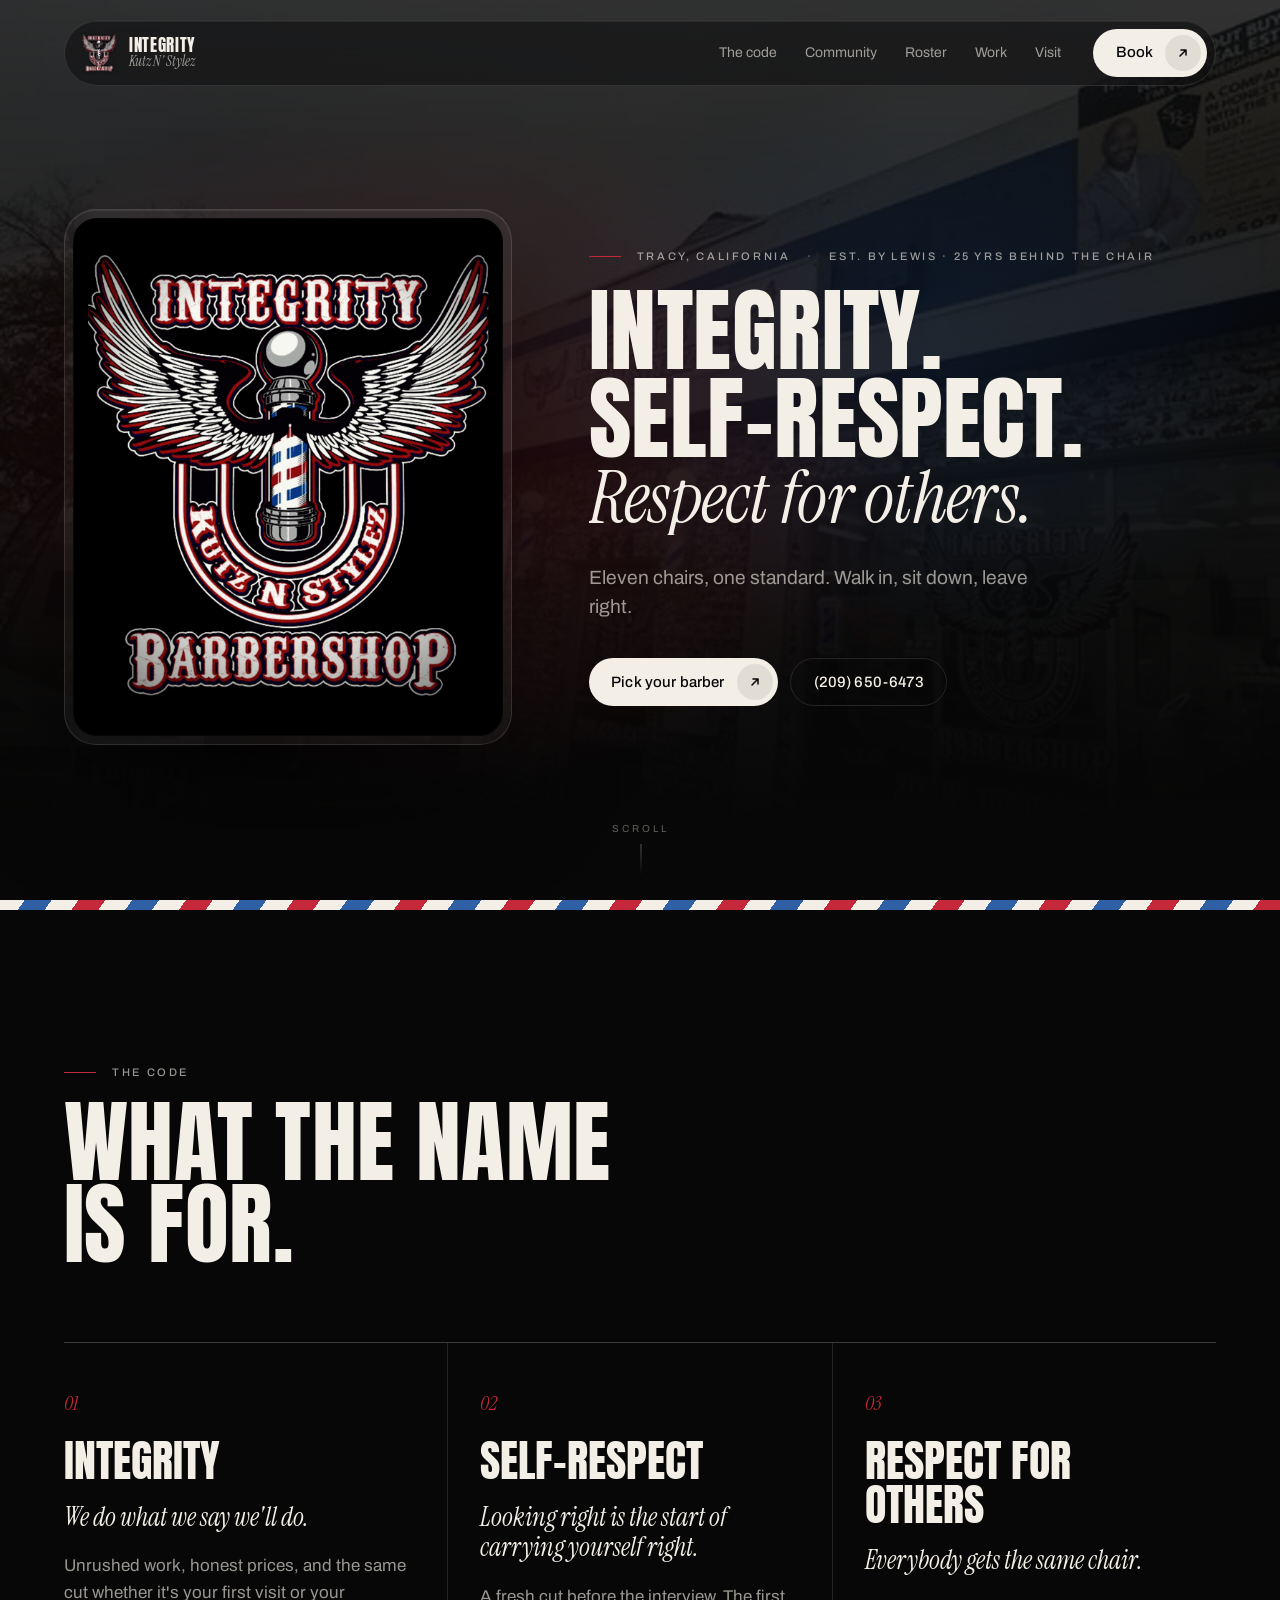
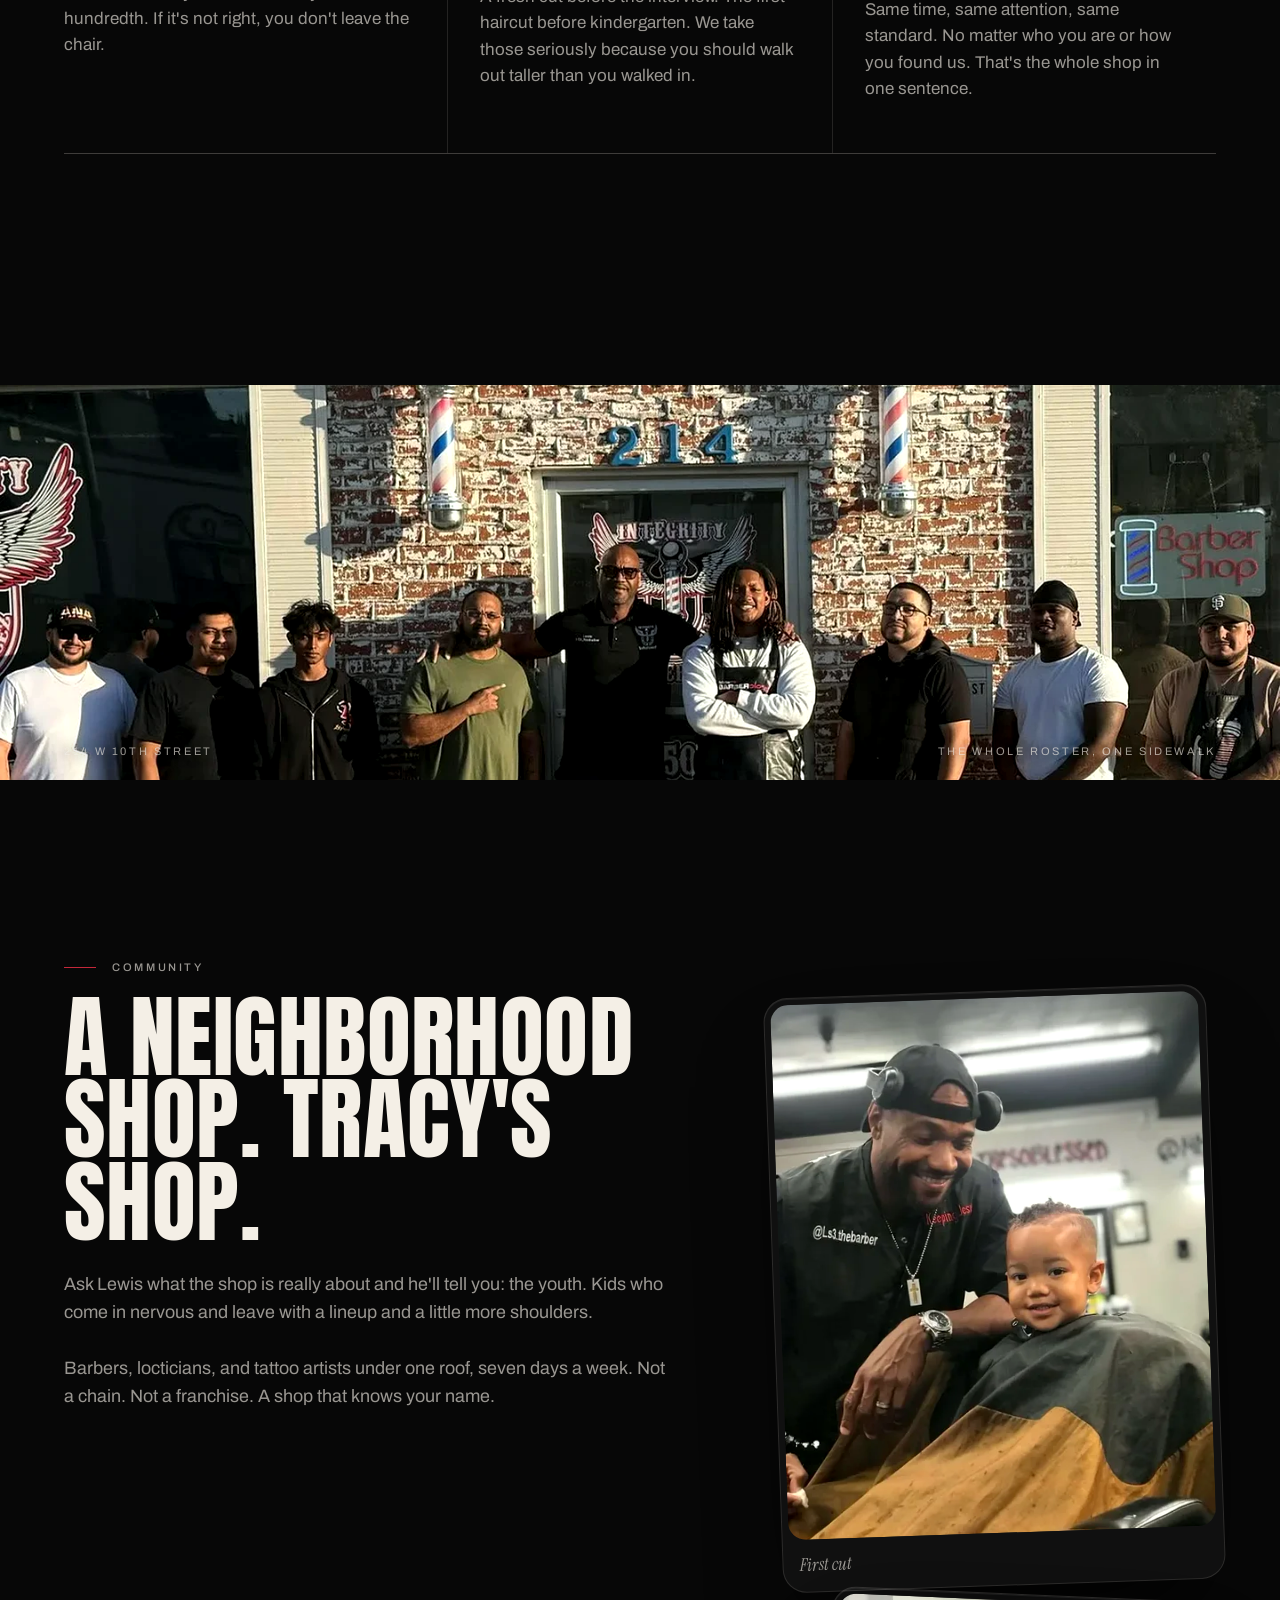
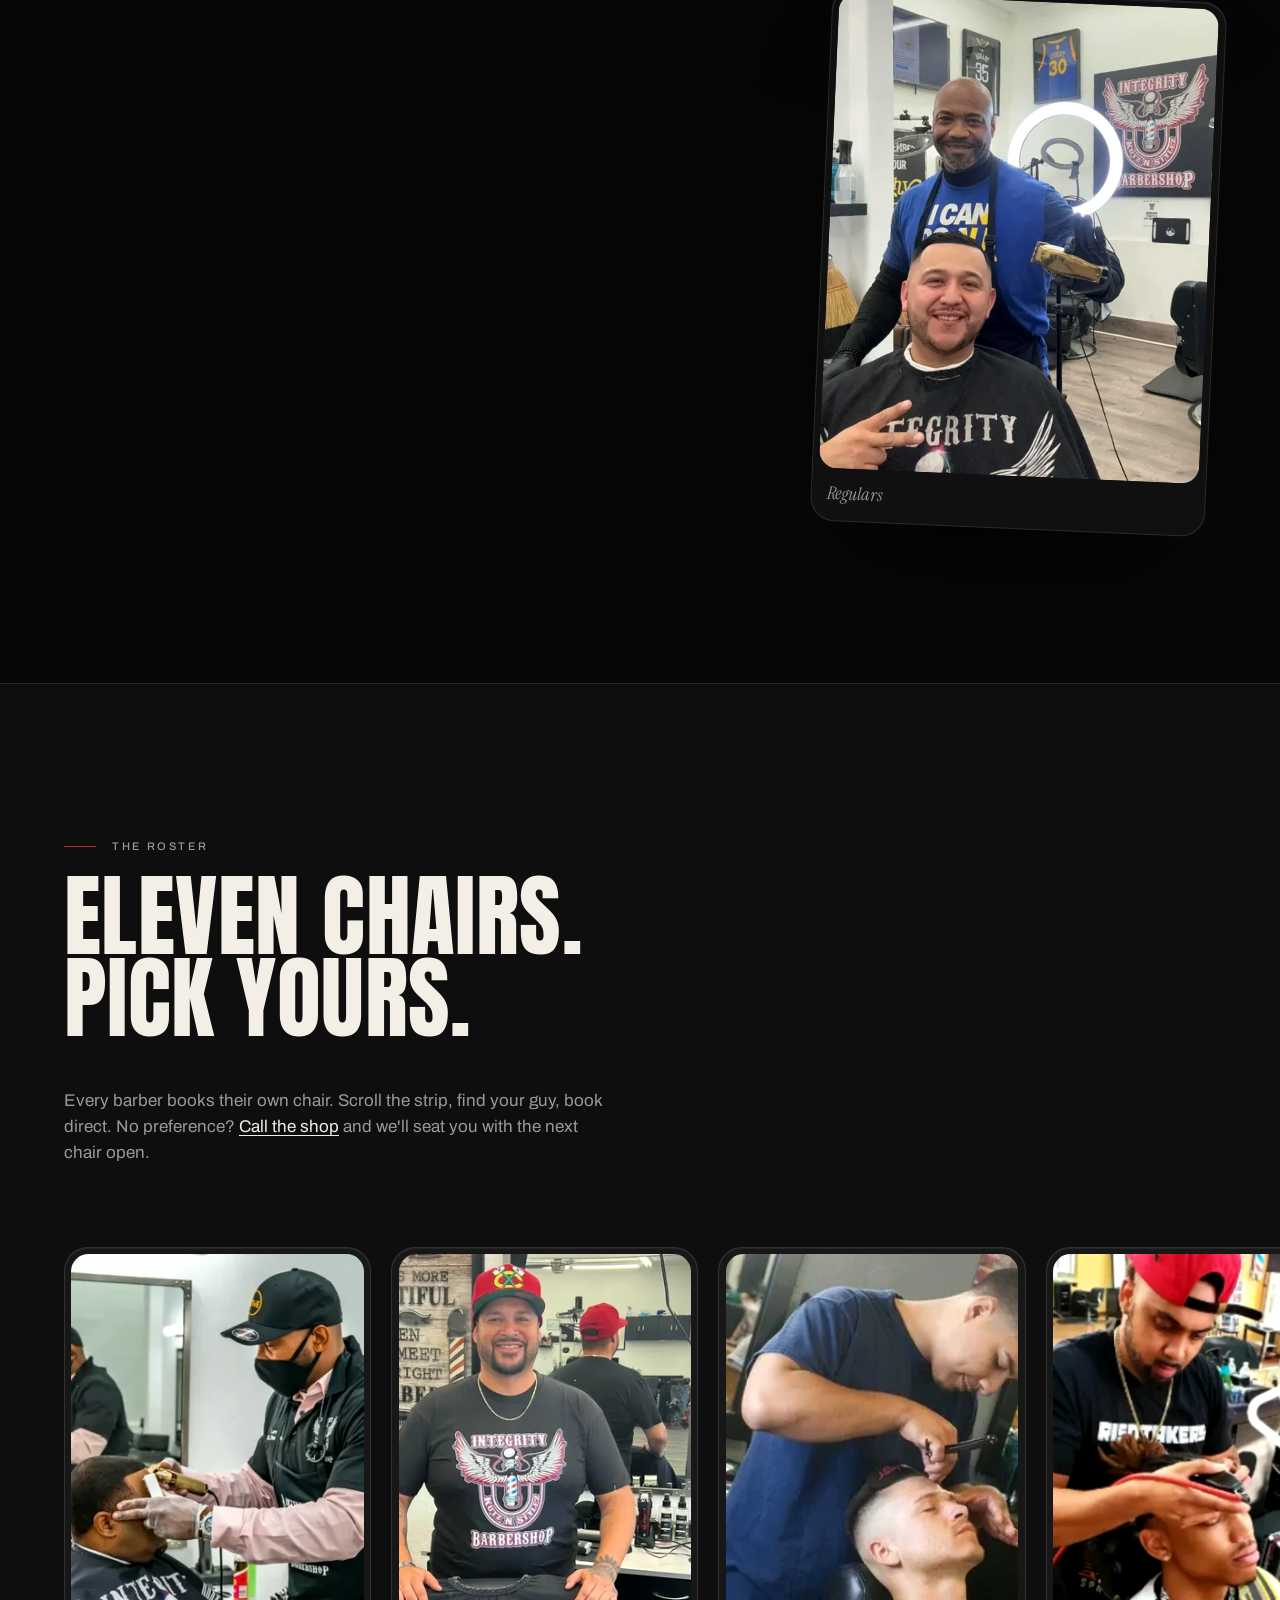
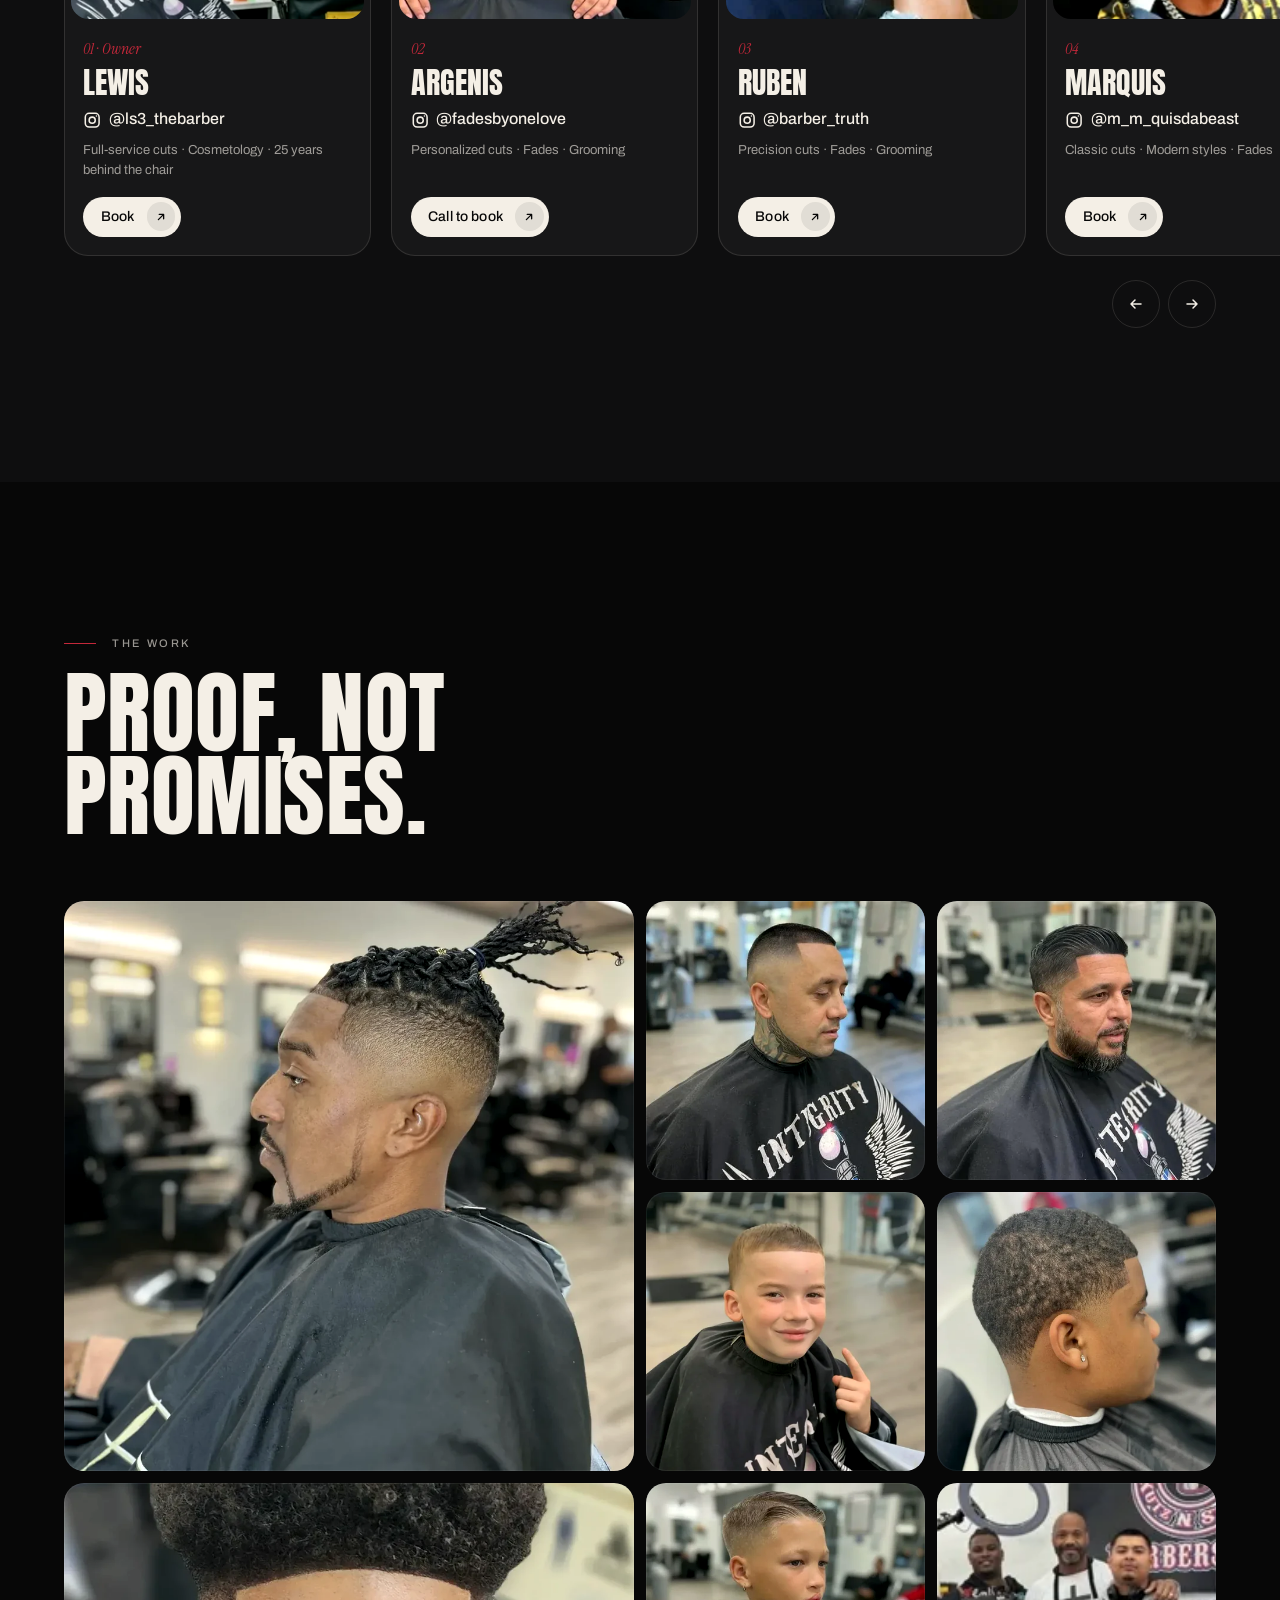
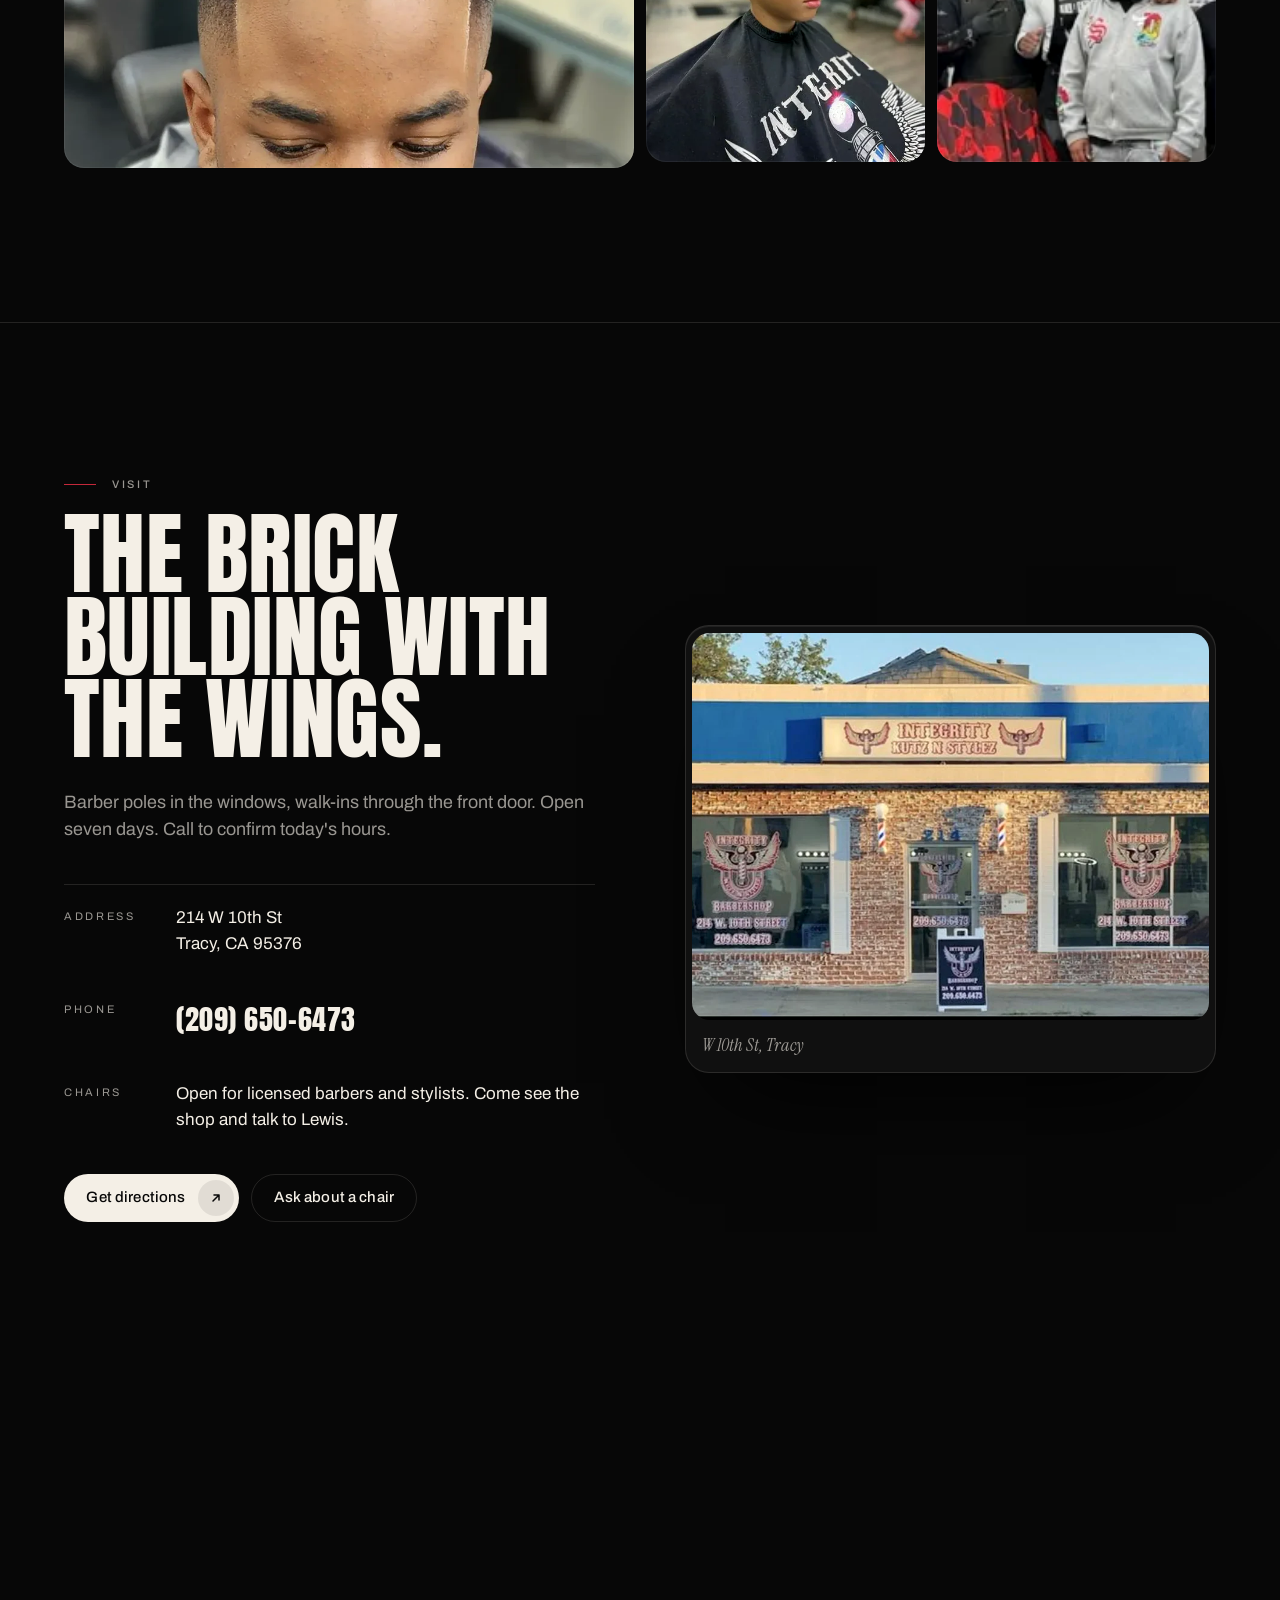
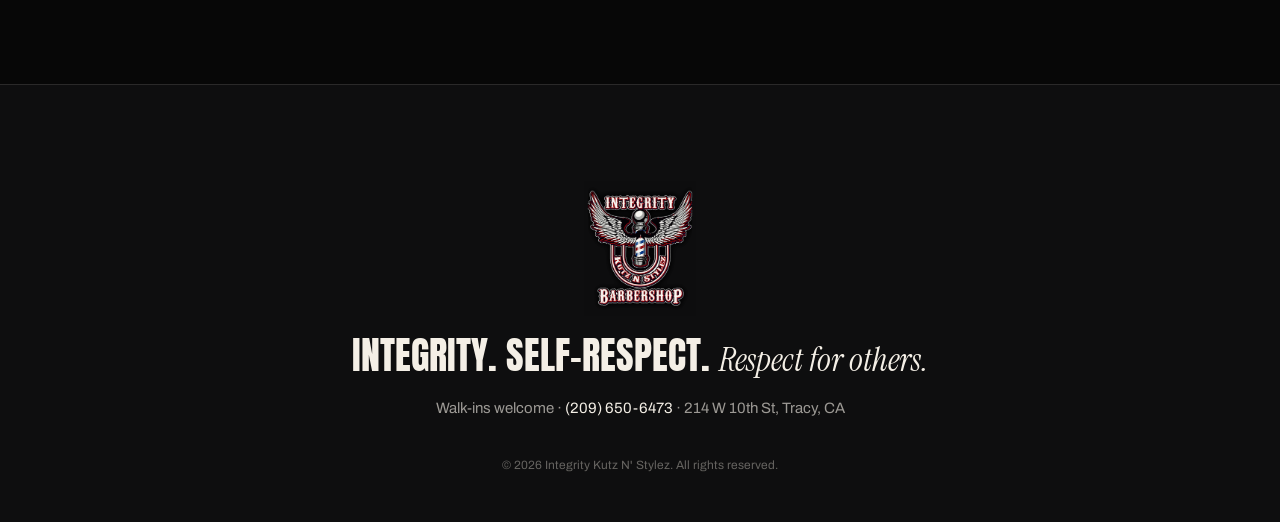
==== commit 55e55e07: "v3: fix duplicate photos (Munesh on Marquis page, Lewis twice) Co-Authored-By: Claude Opus 5.5 <nore" ====
--- a/site/v3/index.html
+++ b/site/v3/index.html
@@ -314,8 +314,8 @@
       <a class="tile reveal" href="../assets/web/polished/kids-clean-fade-2560.webp" data-lightbox>
         <img src="../assets/web/polished/kids-clean-fade-480.webp" srcset="../assets/web/polished/kids-clean-fade-480.webp 480w, ../assets/web/polished/kids-clean-fade-960.webp 960w, ../assets/web/polished/kids-clean-fade-1440.webp 1440w, ../assets/web/polished/kids-clean-fade-2560.webp 2560w" sizes="(min-width: 900px) 25vw, 45vw" alt="Kids clean fade with a combover part" loading="lazy">
       </a>
-      <a class="tile reveal" href="../assets/web/polished/shop-chair-action-2560.webp" data-lightbox>
-        <img src="../assets/web/polished/shop-chair-action-480.webp" srcset="../assets/web/polished/shop-chair-action-480.webp 480w, ../assets/web/polished/shop-chair-action-960.webp 960w, ../assets/web/polished/shop-chair-action-1440.webp 1440w, ../assets/web/polished/shop-chair-action-2560.webp 2560w" sizes="(min-width: 900px) 25vw, 45vw" alt="Busy shop floor, chairs full" loading="lazy">
+      <a class="tile reveal" href="../assets/web/polished/team-inside-1042.webp" data-lightbox>
+        <img src="../assets/web/polished/team-inside-480.webp" srcset="../assets/web/polished/team-inside-480.webp 480w, ../assets/web/polished/team-inside-1042.webp 1042w" sizes="(min-width: 900px) 25vw, 45vw" alt="The Integrity crew inside the shop" loading="lazy">
       </a>
     </div>
   </div>
